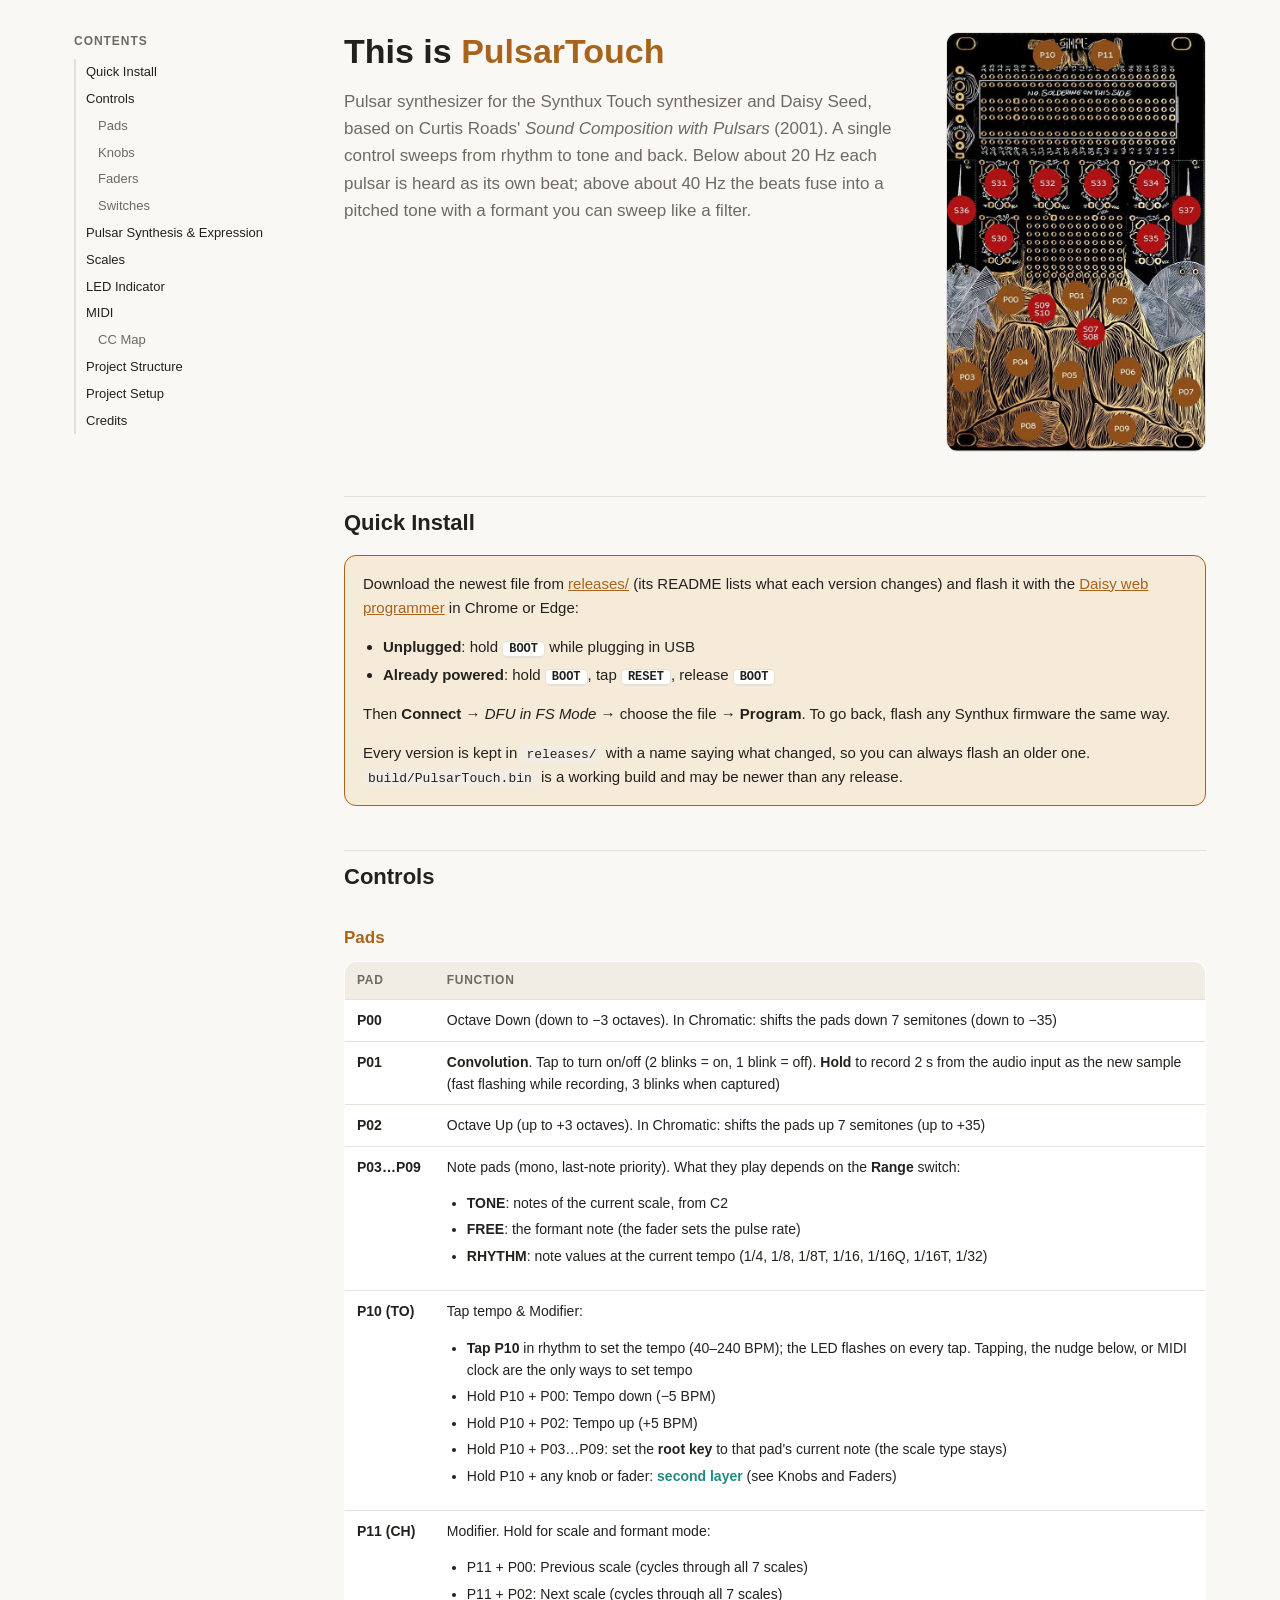
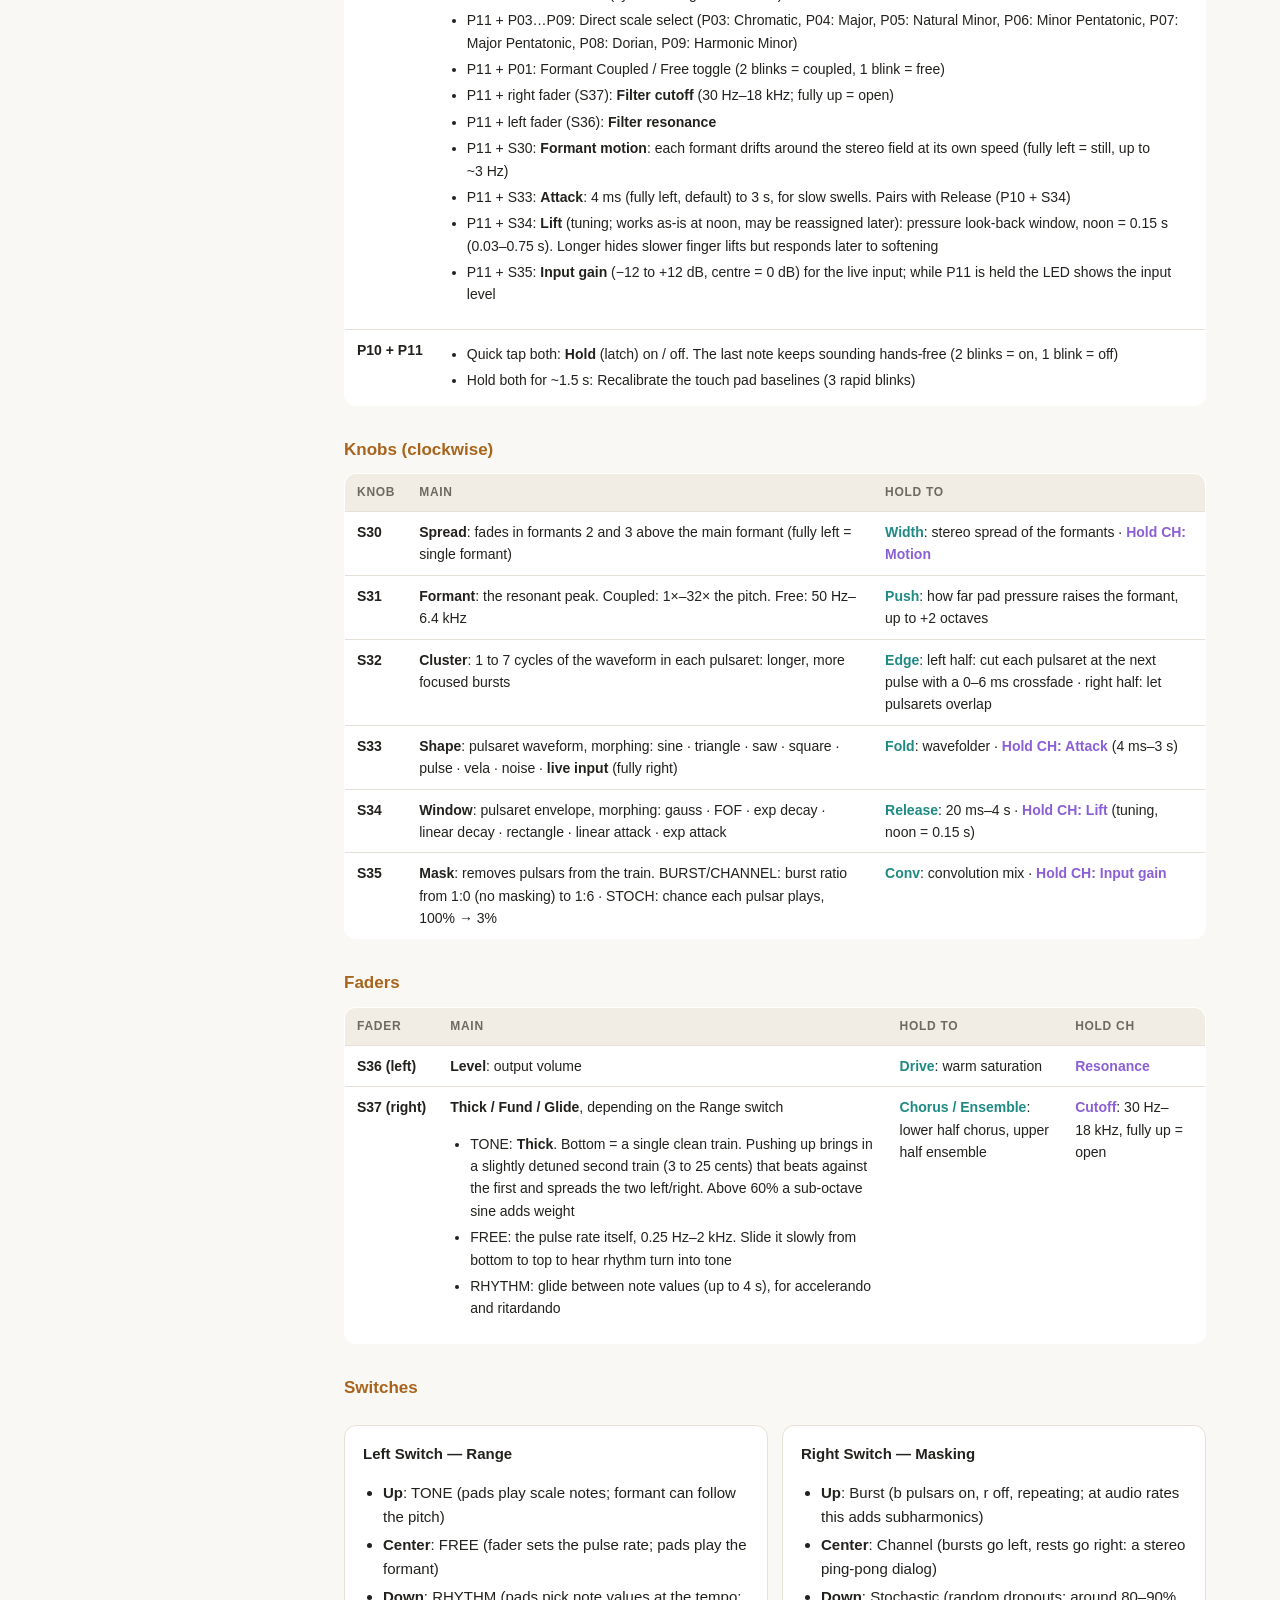
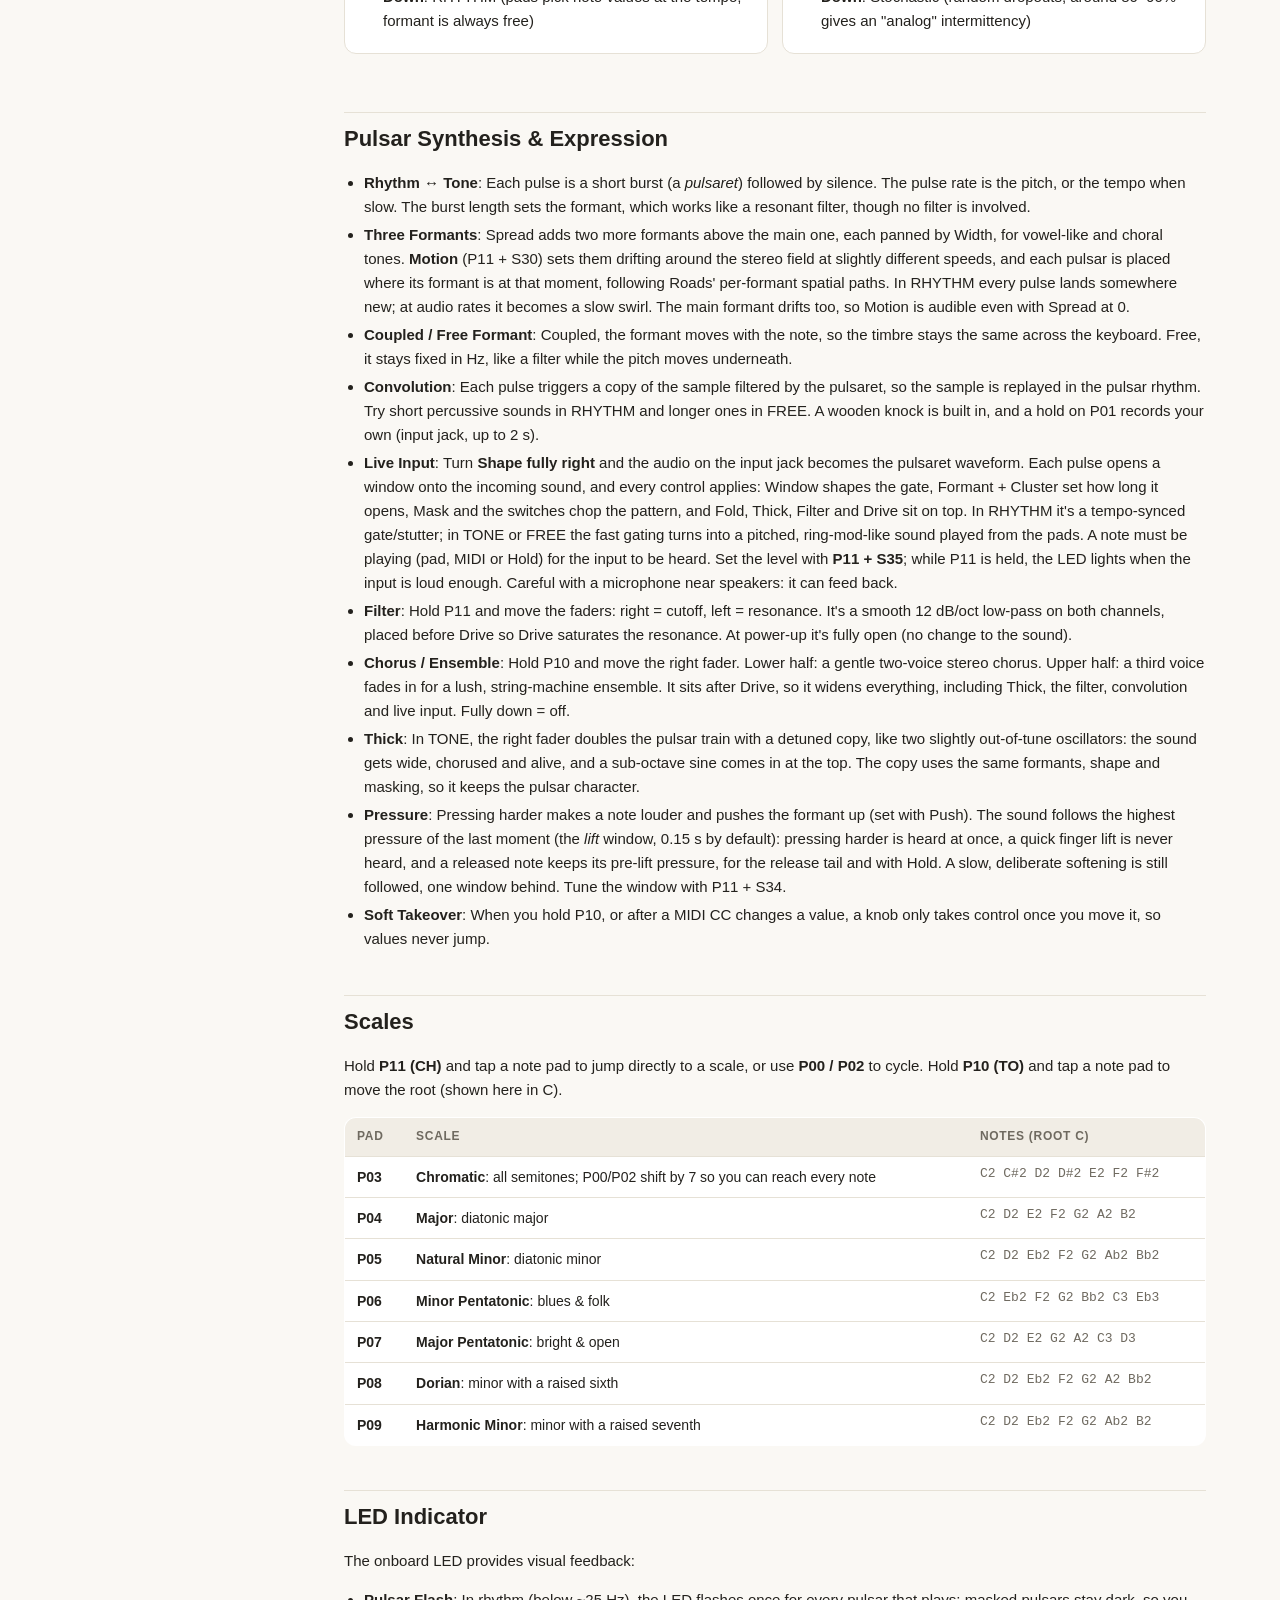
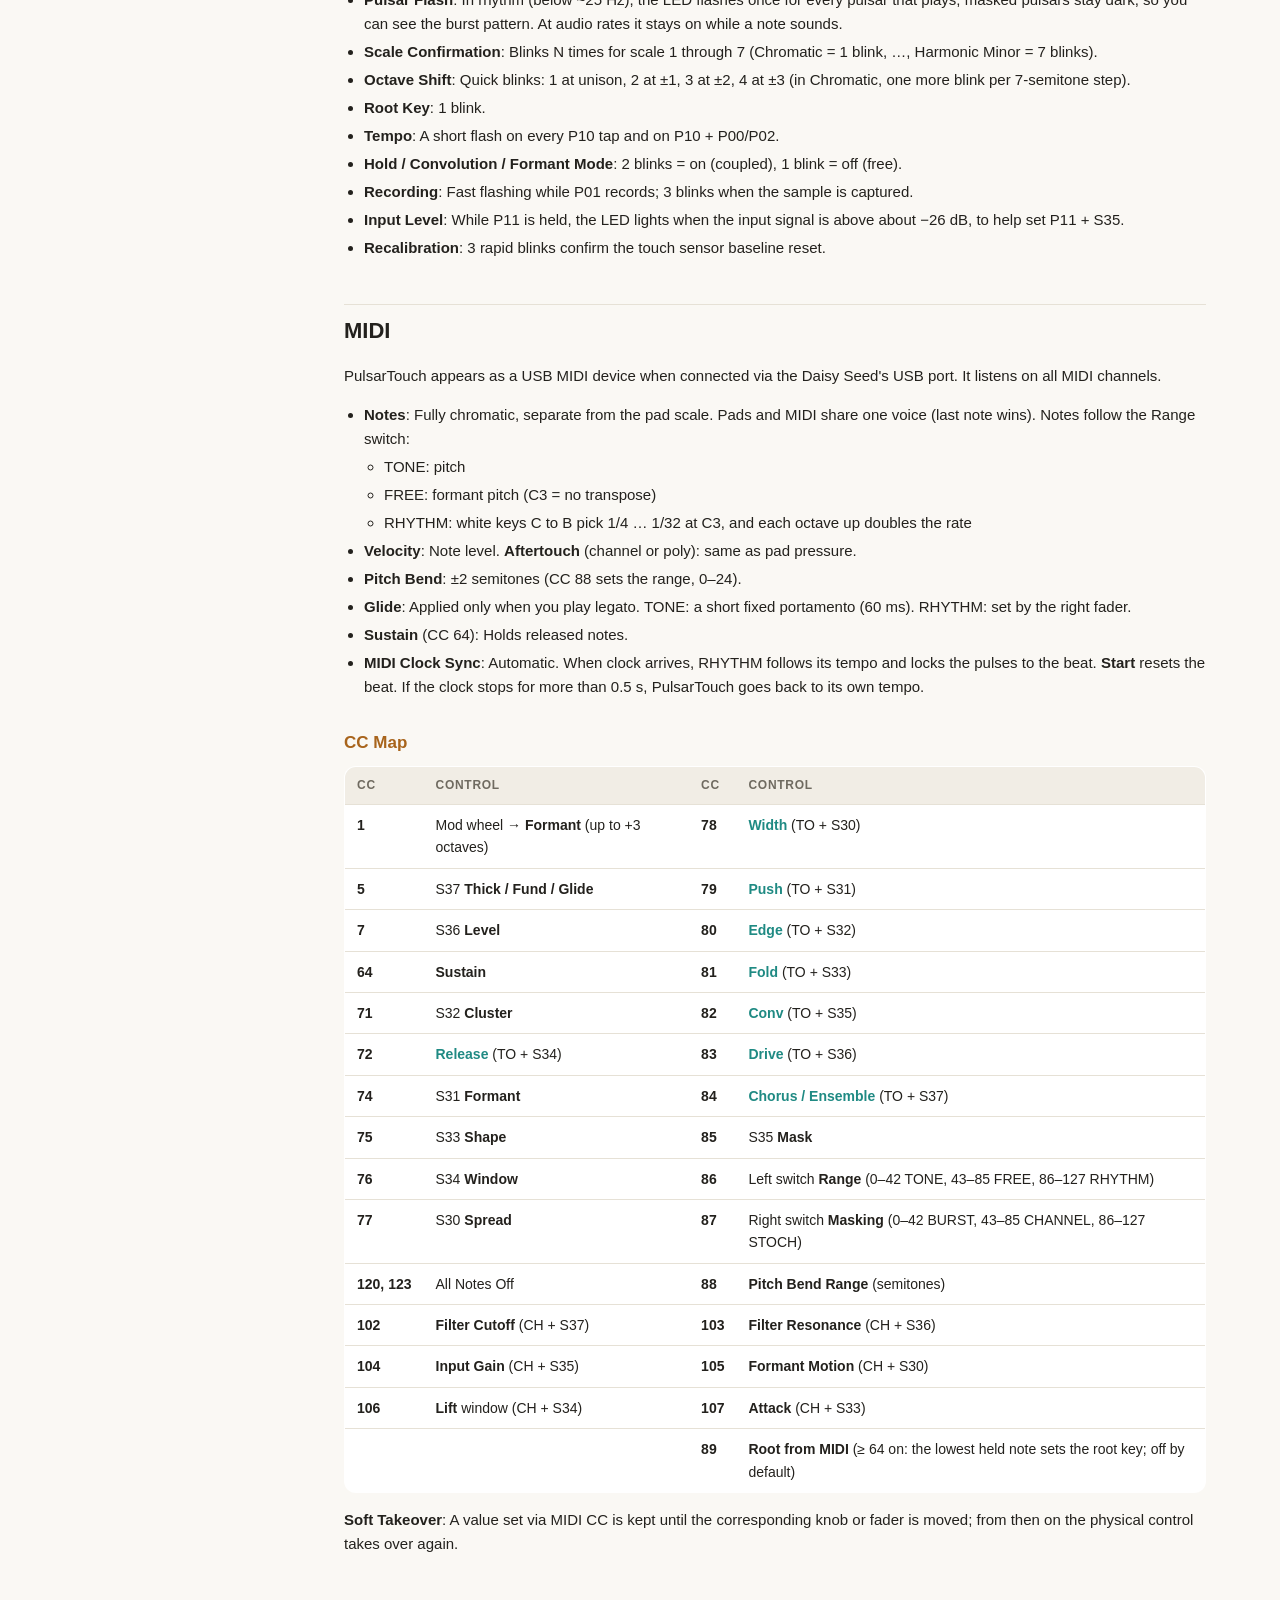
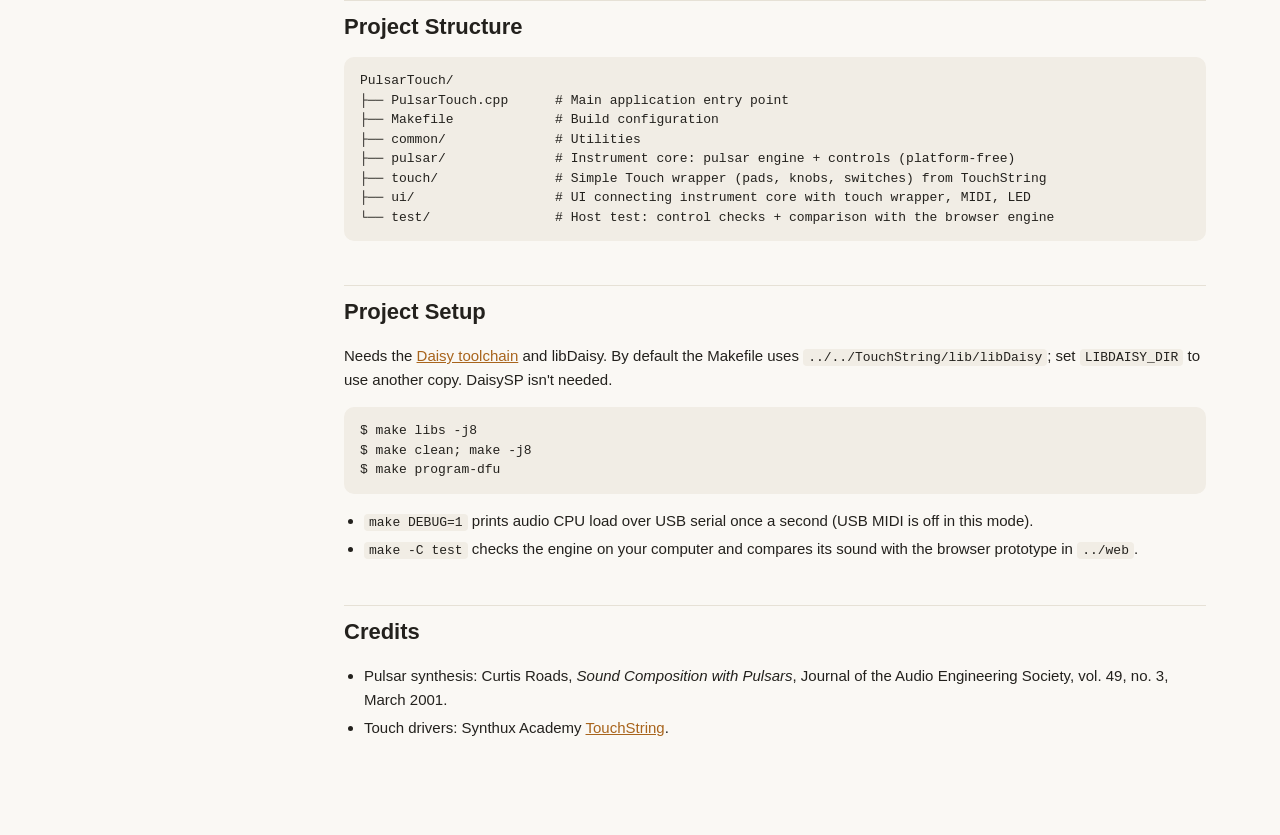
==== daisy/manual.html @ 7261f043 "Attack on P11 + S33: 4 ms (default) to 3 s, CC 107 (v9) Pairs with Release on P10 + S34. Legato note" ====
<!doctype html>
<html lang="en">
<head>
<meta charset="utf-8">
<meta name="viewport" content="width=device-width, initial-scale=1">
<title>PulsarTouch Manual</title>
<style>
  :root {
    --bg: #faf8f4; --panel: #ffffff; --text: #23211d; --muted: #6f6a60; --line: #e6e1d6;
    --accent: #a8641c; --accent-soft: #f6ead9; --alt: #1f8a83; --code: #f1ede5;
    color-scheme: light;
  }
  @media (prefers-color-scheme: dark) {
    :root {
      --bg: #111113; --panel: #18181b; --text: #ebe7df; --muted: #9a958b; --line: #2b2b30;
      --accent: #e0a456; --accent-soft: #2a2016; --alt: #5fd0c8; --code: #222226;
      color-scheme: dark;
    }
  }
  * { box-sizing: border-box; }
  html { scroll-behavior: smooth; }
  body { margin: 0; background: var(--bg); color: var(--text);
    font: 15px/1.6 -apple-system, BlinkMacSystemFont, "Inter", "Segoe UI", sans-serif; }
  .wrap { display: grid; grid-template-columns: 230px minmax(0, 1fr); gap: 40px; max-width: 1180px; margin: 0 auto; padding: 32px 24px 80px; }
  nav { position: sticky; top: 24px; align-self: start; font-size: 13px; }
  nav b { display: block; font-size: 12px; text-transform: uppercase; letter-spacing: .08em; color: var(--muted); margin-bottom: 8px; }
  nav a { display: block; color: var(--text); text-decoration: none; padding: 3px 0 3px 10px; border-left: 2px solid var(--line); }
  nav a.sub { padding-left: 22px; color: var(--muted); }
  nav a:hover { border-left-color: var(--accent); color: var(--accent); }
  main { min-width: 0; }
  h1 { font-size: 34px; line-height: 1.15; margin: 0 0 10px; }
  h1 span { color: var(--accent); }
  h2 { font-size: 22px; margin: 44px 0 12px; padding-top: 8px; border-top: 1px solid var(--line); }
  h3 { font-size: 17px; margin: 30px 0 10px; color: var(--accent); }
  p.lead { font-size: 17px; color: var(--muted); max-width: 70ch; }
  a { color: var(--accent); }
  code { font: 13px ui-monospace, "SF Mono", Menlo, monospace; background: var(--code); padding: 1px 5px; border-radius: 4px; }
  pre { background: var(--code); padding: 14px 16px; border-radius: 10px; overflow-x: auto; font: 13px/1.5 ui-monospace, Menlo, monospace; }
  pre code { background: none; padding: 0; }
  .hero { display: grid; grid-template-columns: minmax(0, 1fr) 260px; gap: 28px; align-items: start; }
  .hero img { width: 100%; border-radius: 12px; border: 1px solid var(--line); }
  .card { background: var(--panel); border: 1px solid var(--line); border-radius: 12px; padding: 16px 18px; margin: 14px 0; }
  .card.install { border-color: var(--accent); background: var(--accent-soft); }
  table { width: 100%; border-collapse: collapse; background: var(--panel); border: 1px solid var(--line); border-radius: 12px; overflow: hidden; font-size: 14px; }
  th, td { text-align: left; padding: 9px 12px; border-bottom: 1px solid var(--line); vertical-align: top; }
  th { font-size: 12px; text-transform: uppercase; letter-spacing: .06em; color: var(--muted); background: var(--code); }
  tr:last-child td { border-bottom: none; }
  td.id { white-space: nowrap; font-weight: 600; }
  td .to { color: var(--alt); font-weight: 600; }
  ul { padding-left: 20px; }
  li { margin: 4px 0; }
  li ul { margin: 4px 0; }
  .kbd { display: inline-block; font: 600 12px ui-monospace, Menlo, monospace; border: 1px solid var(--line); border-bottom-width: 2px; border-radius: 5px; padding: 0 6px; background: var(--panel); }
  .notes { font: 13px ui-monospace, Menlo, monospace; color: var(--muted); }
  .two { display: grid; grid-template-columns: 1fr 1fr; gap: 14px; }
  @media (max-width: 860px) {
    .wrap { grid-template-columns: 1fr; gap: 12px; padding: 20px 16px 60px; }
    nav { position: static; display: none; }
    .hero, .two { grid-template-columns: 1fr; }
    .hero img { max-width: 280px; }
  }
  @media print {
    nav { display: none; } .wrap { grid-template-columns: 1fr; }
    h2 { break-before: auto; } table, .card { break-inside: avoid; }
  }
</style>
</head>
<body>
<div class="wrap">
<nav>
  <b>Contents</b>
  <a href="#install">Quick Install</a>
  <a href="#controls">Controls</a>
  <a class="sub" href="#pads">Pads</a>
  <a class="sub" href="#knobs">Knobs</a>
  <a class="sub" href="#faders">Faders</a>
  <a class="sub" href="#switches">Switches</a>
  <a href="#expression">Pulsar Synthesis &amp; Expression</a>
  <a href="#scales">Scales</a>
  <a href="#led">LED Indicator</a>
  <a href="#midi">MIDI</a>
  <a class="sub" href="#cc">CC Map</a>
  <a href="#structure">Project Structure</a>
  <a href="#setup">Project Setup</a>
  <a href="#credits">Credits</a>
</nav>

<main>
<div class="hero">
  <div>
    <h1>This is <span>PulsarTouch</span></h1>
    <p class="lead">Pulsar synthesizer for the Synthux Touch synthesizer and Daisy Seed, based on Curtis Roads' <i>Sound Composition with Pulsars</i> (2001). A single control sweeps from rhythm to tone and back. Below about 20&nbsp;Hz each pulsar is heard as its own beat; above about 40&nbsp;Hz the beats fuse into a pitched tone with a formant you can sweep like a filter.</p>
  </div>
  <img src="[data-uri]" alt="Synthux Simple Touch board with pad, knob, fader and switch labels">
</div>

<h2 id="install">Quick Install</h2>
<div class="card install">
  <p style="margin-top:0">Download the newest file from <a href="releases/">releases/</a> (its README lists what each version changes) and flash it with the <a href="https://flash.daisy.audio/">Daisy web programmer</a> in Chrome or Edge:</p>
  <ul>
    <li><b>Unplugged</b>: hold <span class="kbd">BOOT</span> while plugging in USB</li>
    <li><b>Already powered</b>: hold <span class="kbd">BOOT</span>, tap <span class="kbd">RESET</span>, release <span class="kbd">BOOT</span></li>
  </ul>
  <p style="margin-bottom:0">Then <b>Connect</b> → <i>DFU in FS Mode</i> → choose the file → <b>Program</b>. To go back, flash any Synthux firmware the same way.</p>
  <p style="margin-bottom:0">Every version is kept in <code>releases/</code> with a name saying what changed, so you can always flash an older one. <code>build/PulsarTouch.bin</code> is a working build and may be newer than any release.</p>
</div>

<h2 id="controls">Controls</h2>

<h3 id="pads">Pads</h3>
<table>
  <tr><th>Pad</th><th>Function</th></tr>
  <tr><td class="id">P00</td><td>Octave Down (down to −3 octaves). In Chromatic: shifts the pads down 7 semitones (down to −35)</td></tr>
  <tr><td class="id">P01</td><td><b>Convolution</b>. Tap to turn on/off (2 blinks = on, 1 blink = off). <b>Hold</b> to record 2&nbsp;s from the audio input as the new sample (fast flashing while recording, 3 blinks when captured)</td></tr>
  <tr><td class="id">P02</td><td>Octave Up (up to +3 octaves). In Chromatic: shifts the pads up 7 semitones (up to +35)</td></tr>
  <tr><td class="id">P03…P09</td><td>Note pads (mono, last-note priority). What they play depends on the <b>Range</b> switch:
    <ul>
      <li><b>TONE</b>: notes of the current scale, from C2</li>
      <li><b>FREE</b>: the formant note (the fader sets the pulse rate)</li>
      <li><b>RHYTHM</b>: note values at the current tempo (1/4, 1/8, 1/8T, 1/16, 1/16Q, 1/16T, 1/32)</li>
    </ul></td></tr>
  <tr><td class="id">P10 (TO)</td><td>Tap tempo &amp; Modifier:
    <ul>
      <li><b>Tap P10</b> in rhythm to set the tempo (40–240 BPM); the LED flashes on every tap. Tapping, the nudge below, or MIDI clock are the only ways to set tempo</li>
      <li>Hold P10 + P00: Tempo down (−5 BPM)</li>
      <li>Hold P10 + P02: Tempo up (+5 BPM)</li>
      <li>Hold P10 + P03…P09: set the <b>root key</b> to that pad's current note (the scale type stays)</li>
      <li>Hold P10 + any knob or fader: <span class="to" style="color:var(--alt);font-weight:600">second layer</span> (see Knobs and Faders)</li>
    </ul></td></tr>
  <tr><td class="id">P11 (CH)</td><td>Modifier. Hold for scale and formant mode:
    <ul>
      <li>P11 + P00: Previous scale (cycles through all 7 scales)</li>
      <li>P11 + P02: Next scale (cycles through all 7 scales)</li>
      <li>P11 + P03…P09: Direct scale select (P03: Chromatic, P04: Major, P05: Natural Minor, P06: Minor Pentatonic, P07: Major Pentatonic, P08: Dorian, P09: Harmonic Minor)</li>
      <li>P11 + P01: Formant Coupled / Free toggle (2 blinks = coupled, 1 blink = free)</li>
      <li>P11 + right fader (S37): <b>Filter cutoff</b> (30&nbsp;Hz–18&nbsp;kHz; fully up = open)</li>
      <li>P11 + left fader (S36): <b>Filter resonance</b></li>
      <li>P11 + S30: <b>Formant motion</b>: each formant drifts around the stereo field at its own speed (fully left = still, up to ~3&nbsp;Hz)</li>
      <li>P11 + S33: <b>Attack</b>: 4&nbsp;ms (fully left, default) to 3&nbsp;s, for slow swells. Pairs with Release (P10 + S34)</li>
      <li>P11 + S34: <b>Lift</b> (tuning; works as-is at noon, may be reassigned later): pressure look-back window, noon = 0.15&nbsp;s (0.03–0.75&nbsp;s). Longer hides slower finger lifts but responds later to softening</li>
      <li>P11 + S35: <b>Input gain</b> (−12 to +12&nbsp;dB, centre = 0&nbsp;dB) for the live input; while P11 is held the LED shows the input level</li>
    </ul></td></tr>
  <tr><td class="id">P10 + P11</td><td>
    <ul style="margin:0">
      <li>Quick tap both: <b>Hold</b> (latch) on / off. The last note keeps sounding hands-free (2 blinks = on, 1 blink = off)</li>
      <li>Hold both for ~1.5&nbsp;s: Recalibrate the touch pad baselines (3 rapid blinks)</li>
    </ul></td></tr>
</table>

<h3 id="knobs">Knobs (clockwise)</h3>
<table>
  <tr><th>Knob</th><th>Main</th><th>Hold TO</th></tr>
  <tr><td class="id">S30</td><td><b>Spread</b>: fades in formants 2 and 3 above the main formant (fully left = single formant)</td><td><span class="to">Width</span>: stereo spread of the formants · <b style="color:#8b5fd6">Hold CH: Motion</b></td></tr>
  <tr><td class="id">S31</td><td><b>Formant</b>: the resonant peak. Coupled: 1×–32× the pitch. Free: 50&nbsp;Hz–6.4&nbsp;kHz</td><td><span class="to">Push</span>: how far pad pressure raises the formant, up to +2 octaves</td></tr>
  <tr><td class="id">S32</td><td><b>Cluster</b>: 1 to 7 cycles of the waveform in each pulsaret: longer, more focused bursts</td><td><span class="to">Edge</span>: left half: cut each pulsaret at the next pulse with a 0–6&nbsp;ms crossfade · right half: let pulsarets overlap</td></tr>
  <tr><td class="id">S33</td><td><b>Shape</b>: pulsaret waveform, morphing: sine · triangle · saw · square · pulse · vela · noise · <b>live input</b> (fully right)</td><td><span class="to">Fold</span>: wavefolder · <b style="color:#8b5fd6">Hold CH: Attack</b> (4&nbsp;ms–3&nbsp;s)</td></tr>
  <tr><td class="id">S34</td><td><b>Window</b>: pulsaret envelope, morphing: gauss · FOF · exp decay · linear decay · rectangle · linear attack · exp attack</td><td><span class="to">Release</span>: 20&nbsp;ms–4&nbsp;s · <b style="color:#8b5fd6">Hold CH: Lift</b> (tuning, noon = 0.15&nbsp;s)</td></tr>
  <tr><td class="id">S35</td><td><b>Mask</b>: removes pulsars from the train. BURST/CHANNEL: burst ratio from 1:0 (no masking) to 1:6 · STOCH: chance each pulsar plays, 100% → 3%</td><td><span class="to">Conv</span>: convolution mix · <b style="color:#8b5fd6">Hold CH: Input gain</b></td></tr>
</table>

<h3 id="faders">Faders</h3>
<table>
  <tr><th>Fader</th><th>Main</th><th>Hold TO</th><th>Hold CH</th></tr>
  <tr><td class="id">S36 (left)</td><td><b>Level</b>: output volume</td><td><span class="to">Drive</span>: warm saturation</td><td><b style="color:#8b5fd6">Resonance</b></td></tr>
  <tr><td class="id">S37 (right)</td><td><b>Thick / Fund / Glide</b>, depending on the Range switch
    <ul>
      <li>TONE: <b>Thick</b>. Bottom = a single clean train. Pushing up brings in a slightly detuned second train (3 to 25 cents) that beats against the first and spreads the two left/right. Above 60% a sub-octave sine adds weight</li>
      <li>FREE: the pulse rate itself, 0.25&nbsp;Hz–2&nbsp;kHz. Slide it slowly from bottom to top to hear rhythm turn into tone</li>
      <li>RHYTHM: glide between note values (up to 4&nbsp;s), for accelerando and ritardando</li>
    </ul></td><td><span class="to">Chorus / Ensemble</span>: lower half chorus, upper half ensemble</td><td><b style="color:#8b5fd6">Cutoff</b>: 30&nbsp;Hz–18&nbsp;kHz, fully up = open</td></tr>
</table>

<h3 id="switches">Switches</h3>
<div class="two">
  <div class="card">
    <b>Left Switch — Range</b>
    <ul style="margin-bottom:0">
      <li><b>Up</b>: TONE (pads play scale notes; formant can follow the pitch)</li>
      <li><b>Center</b>: FREE (fader sets the pulse rate; pads play the formant)</li>
      <li><b>Down</b>: RHYTHM (pads pick note values at the tempo; formant is always free)</li>
    </ul>
  </div>
  <div class="card">
    <b>Right Switch — Masking</b>
    <ul style="margin-bottom:0">
      <li><b>Up</b>: Burst (b pulsars on, r off, repeating; at audio rates this adds subharmonics)</li>
      <li><b>Center</b>: Channel (bursts go left, rests go right: a stereo ping-pong dialog)</li>
      <li><b>Down</b>: Stochastic (random dropouts; around 80–90% gives an "analog" intermittency)</li>
    </ul>
  </div>
</div>

<h2 id="expression">Pulsar Synthesis &amp; Expression</h2>
<ul>
  <li><b>Rhythm ↔ Tone</b>: Each pulse is a short burst (a <i>pulsaret</i>) followed by silence. The pulse rate is the pitch, or the tempo when slow. The burst length sets the formant, which works like a resonant filter, though no filter is involved.</li>
  <li><b>Three Formants</b>: Spread adds two more formants above the main one, each panned by Width, for vowel-like and choral tones. <b>Motion</b> (P11 + S30) sets them drifting around the stereo field at slightly different speeds, and each pulsar is placed where its formant is at that moment, following Roads' per-formant spatial paths. In RHYTHM every pulse lands somewhere new; at audio rates it becomes a slow swirl. The main formant drifts too, so Motion is audible even with Spread at 0.</li>
  <li><b>Coupled / Free Formant</b>: Coupled, the formant moves with the note, so the timbre stays the same across the keyboard. Free, it stays fixed in Hz, like a filter while the pitch moves underneath.</li>
  <li><b>Convolution</b>: Each pulse triggers a copy of the sample filtered by the pulsaret, so the sample is replayed in the pulsar rhythm. Try short percussive sounds in RHYTHM and longer ones in FREE. A wooden knock is built in, and a hold on P01 records your own (input jack, up to 2&nbsp;s).</li>
  <li><b>Live Input</b>: Turn <b>Shape fully right</b> and the audio on the input jack becomes the pulsaret waveform. Each pulse opens a window onto the incoming sound, and every control applies: Window shapes the gate, Formant + Cluster set how long it opens, Mask and the switches chop the pattern, and Fold, Thick, Filter and Drive sit on top. In RHYTHM it's a tempo-synced gate/stutter; in TONE or FREE the fast gating turns into a pitched, ring-mod-like sound played from the pads. A note must be playing (pad, MIDI or Hold) for the input to be heard. Set the level with <b>P11 + S35</b>; while P11 is held, the LED lights when the input is loud enough. Careful with a microphone near speakers: it can feed back.</li>
  <li><b>Filter</b>: Hold P11 and move the faders: right = cutoff, left = resonance. It's a smooth 12&nbsp;dB/oct low-pass on both channels, placed before Drive so Drive saturates the resonance. At power-up it's fully open (no change to the sound).</li>
  <li><b>Chorus / Ensemble</b>: Hold P10 and move the right fader. Lower half: a gentle two-voice stereo chorus. Upper half: a third voice fades in for a lush, string-machine ensemble. It sits after Drive, so it widens everything, including Thick, the filter, convolution and live input. Fully down = off.</li>
  <li><b>Thick</b>: In TONE, the right fader doubles the pulsar train with a detuned copy, like two slightly out-of-tune oscillators: the sound gets wide, chorused and alive, and a sub-octave sine comes in at the top. The copy uses the same formants, shape and masking, so it keeps the pulsar character.</li>
  <li><b>Pressure</b>: Pressing harder makes a note louder and pushes the formant up (set with Push). The sound follows the highest pressure of the last moment (the <i>lift</i> window, 0.15 s by default): pressing harder is heard at once, a quick finger lift is never heard, and a released note keeps its pre-lift pressure, for the release tail and with Hold. A slow, deliberate softening is still followed, one window behind. Tune the window with P11 + S34.</li>
  <li><b>Soft Takeover</b>: When you hold P10, or after a MIDI CC changes a value, a knob only takes control once you move it, so values never jump.</li>
</ul>

<h2 id="scales">Scales</h2>
<p>Hold <b>P11 (CH)</b> and tap a note pad to jump directly to a scale, or use <b>P00 / P02</b> to cycle. Hold <b>P10 (TO)</b> and tap a note pad to move the root (shown here in C).</p>
<table>
  <tr><th>Pad</th><th>Scale</th><th>Notes (root C)</th></tr>
  <tr><td class="id">P03</td><td><b>Chromatic</b>: all semitones; P00/P02 shift by 7 so you can reach every note</td><td class="notes">C2 C#2 D2 D#2 E2 F2 F#2</td></tr>
  <tr><td class="id">P04</td><td><b>Major</b>: diatonic major</td><td class="notes">C2 D2 E2 F2 G2 A2 B2</td></tr>
  <tr><td class="id">P05</td><td><b>Natural Minor</b>: diatonic minor</td><td class="notes">C2 D2 Eb2 F2 G2 Ab2 Bb2</td></tr>
  <tr><td class="id">P06</td><td><b>Minor Pentatonic</b>: blues &amp; folk</td><td class="notes">C2 Eb2 F2 G2 Bb2 C3 Eb3</td></tr>
  <tr><td class="id">P07</td><td><b>Major Pentatonic</b>: bright &amp; open</td><td class="notes">C2 D2 E2 G2 A2 C3 D3</td></tr>
  <tr><td class="id">P08</td><td><b>Dorian</b>: minor with a raised sixth</td><td class="notes">C2 D2 Eb2 F2 G2 A2 Bb2</td></tr>
  <tr><td class="id">P09</td><td><b>Harmonic Minor</b>: minor with a raised seventh</td><td class="notes">C2 D2 Eb2 F2 G2 Ab2 B2</td></tr>
</table>

<h2 id="led">LED Indicator</h2>
<p>The onboard LED provides visual feedback:</p>
<ul>
  <li><b>Pulsar Flash</b>: In rhythm (below ~25&nbsp;Hz), the LED flashes once for every pulsar that plays; masked pulsars stay dark, so you can see the burst pattern. At audio rates it stays on while a note sounds.</li>
  <li><b>Scale Confirmation</b>: Blinks N times for scale 1 through 7 (Chromatic = 1 blink, …, Harmonic Minor = 7 blinks).</li>
  <li><b>Octave Shift</b>: Quick blinks: 1 at unison, 2 at ±1, 3 at ±2, 4 at ±3 (in Chromatic, one more blink per 7-semitone step).</li>
  <li><b>Root Key</b>: 1 blink.</li>
  <li><b>Tempo</b>: A short flash on every P10 tap and on P10 + P00/P02.</li>
  <li><b>Hold / Convolution / Formant Mode</b>: 2 blinks = on (coupled), 1 blink = off (free).</li>
  <li><b>Recording</b>: Fast flashing while P01 records; 3 blinks when the sample is captured.</li>
  <li><b>Input Level</b>: While P11 is held, the LED lights when the input signal is above about −26&nbsp;dB, to help set P11 + S35.</li>
  <li><b>Recalibration</b>: 3 rapid blinks confirm the touch sensor baseline reset.</li>
</ul>

<h2 id="midi">MIDI</h2>
<p>PulsarTouch appears as a USB MIDI device when connected via the Daisy Seed's USB port. It listens on all MIDI channels.</p>
<ul>
  <li><b>Notes</b>: Fully chromatic, separate from the pad scale. Pads and MIDI share one voice (last note wins). Notes follow the Range switch:
    <ul>
      <li>TONE: pitch</li>
      <li>FREE: formant pitch (C3 = no transpose)</li>
      <li>RHYTHM: white keys C to B pick 1/4 … 1/32 at C3, and each octave up doubles the rate</li>
    </ul></li>
  <li><b>Velocity</b>: Note level. <b>Aftertouch</b> (channel or poly): same as pad pressure.</li>
  <li><b>Pitch Bend</b>: ±2 semitones (CC 88 sets the range, 0–24).</li>
  <li><b>Glide</b>: Applied only when you play legato. TONE: a short fixed portamento (60&nbsp;ms). RHYTHM: set by the right fader.</li>
  <li><b>Sustain</b> (CC 64): Holds released notes.</li>
  <li><b>MIDI Clock Sync</b>: Automatic. When clock arrives, RHYTHM follows its tempo and locks the pulses to the beat. <b>Start</b> resets the beat. If the clock stops for more than 0.5&nbsp;s, PulsarTouch goes back to its own tempo.</li>
</ul>

<h3 id="cc">CC Map</h3>
<table>
  <tr><th>CC</th><th>Control</th><th>CC</th><th>Control</th></tr>
  <tr><td class="id">1</td><td>Mod wheel → <b>Formant</b> (up to +3 octaves)</td><td class="id">78</td><td><span class="to">Width</span> (TO + S30)</td></tr>
  <tr><td class="id">5</td><td>S37 <b>Thick / Fund / Glide</b></td><td class="id">79</td><td><span class="to">Push</span> (TO + S31)</td></tr>
  <tr><td class="id">7</td><td>S36 <b>Level</b></td><td class="id">80</td><td><span class="to">Edge</span> (TO + S32)</td></tr>
  <tr><td class="id">64</td><td><b>Sustain</b></td><td class="id">81</td><td><span class="to">Fold</span> (TO + S33)</td></tr>
  <tr><td class="id">71</td><td>S32 <b>Cluster</b></td><td class="id">82</td><td><span class="to">Conv</span> (TO + S35)</td></tr>
  <tr><td class="id">72</td><td><span class="to">Release</span> (TO + S34)</td><td class="id">83</td><td><span class="to">Drive</span> (TO + S36)</td></tr>
  <tr><td class="id">74</td><td>S31 <b>Formant</b></td><td class="id">84</td><td><span class="to">Chorus / Ensemble</span> (TO + S37)</td></tr>
  <tr><td class="id">75</td><td>S33 <b>Shape</b></td><td class="id">85</td><td>S35 <b>Mask</b></td></tr>
  <tr><td class="id">76</td><td>S34 <b>Window</b></td><td class="id">86</td><td>Left switch <b>Range</b> (0–42 TONE, 43–85 FREE, 86–127 RHYTHM)</td></tr>
  <tr><td class="id">77</td><td>S30 <b>Spread</b></td><td class="id">87</td><td>Right switch <b>Masking</b> (0–42 BURST, 43–85 CHANNEL, 86–127 STOCH)</td></tr>
  <tr><td class="id">120, 123</td><td>All Notes Off</td><td class="id">88</td><td><b>Pitch Bend Range</b> (semitones)</td></tr>
  <tr><td class="id">102</td><td><b>Filter Cutoff</b> (CH + S37)</td><td class="id">103</td><td><b>Filter Resonance</b> (CH + S36)</td></tr>
  <tr><td class="id">104</td><td><b>Input Gain</b> (CH + S35)</td><td class="id">105</td><td><b>Formant Motion</b> (CH + S30)</td></tr>
  <tr><td class="id">106</td><td><b>Lift</b> window (CH + S34)</td><td class="id">107</td><td><b>Attack</b> (CH + S33)</td></tr>
  <tr><td></td><td></td><td class="id">89</td><td><b>Root from MIDI</b> (≥ 64 on: the lowest held note sets the root key; off by default)</td></tr>
</table>
<p><b>Soft Takeover</b>: A value set via MIDI CC is kept until the corresponding knob or fader is moved; from then on the physical control takes over again.</p>

<h2 id="structure">Project Structure</h2>
<pre><code>PulsarTouch/
├── PulsarTouch.cpp      # Main application entry point
├── Makefile             # Build configuration
├── common/              # Utilities
├── pulsar/              # Instrument core: pulsar engine + controls (platform-free)
├── touch/               # Simple Touch wrapper (pads, knobs, switches) from TouchString
├── ui/                  # UI connecting instrument core with touch wrapper, MIDI, LED
└── test/                # Host test: control checks + comparison with the browser engine</code></pre>

<h2 id="setup">Project Setup</h2>
<p>Needs the <a href="https://daisy.audio/tutorials/cpp-dev-env/">Daisy toolchain</a> and libDaisy. By default the Makefile uses <code>../../TouchString/lib/libDaisy</code>; set <code>LIBDAISY_DIR</code> to use another copy. DaisySP isn't needed.</p>
<pre><code>$ make libs -j8
$ make clean; make -j8
$ make program-dfu</code></pre>
<ul>
  <li><code>make DEBUG=1</code> prints audio CPU load over USB serial once a second (USB MIDI is off in this mode).</li>
  <li><code>make -C test</code> checks the engine on your computer and compares its sound with the browser prototype in <code>../web</code>.</li>
</ul>

<h2 id="credits">Credits</h2>
<ul>
  <li>Pulsar synthesis: Curtis Roads, <i>Sound Composition with Pulsars</i>, Journal of the Audio Engineering Society, vol. 49, no. 3, March 2001.</li>
  <li>Touch drivers: Synthux Academy <a href="https://github.com/Synthux-Academy/TouchString">TouchString</a>.</li>
</ul>
</main>
</div>
</body>
</html>
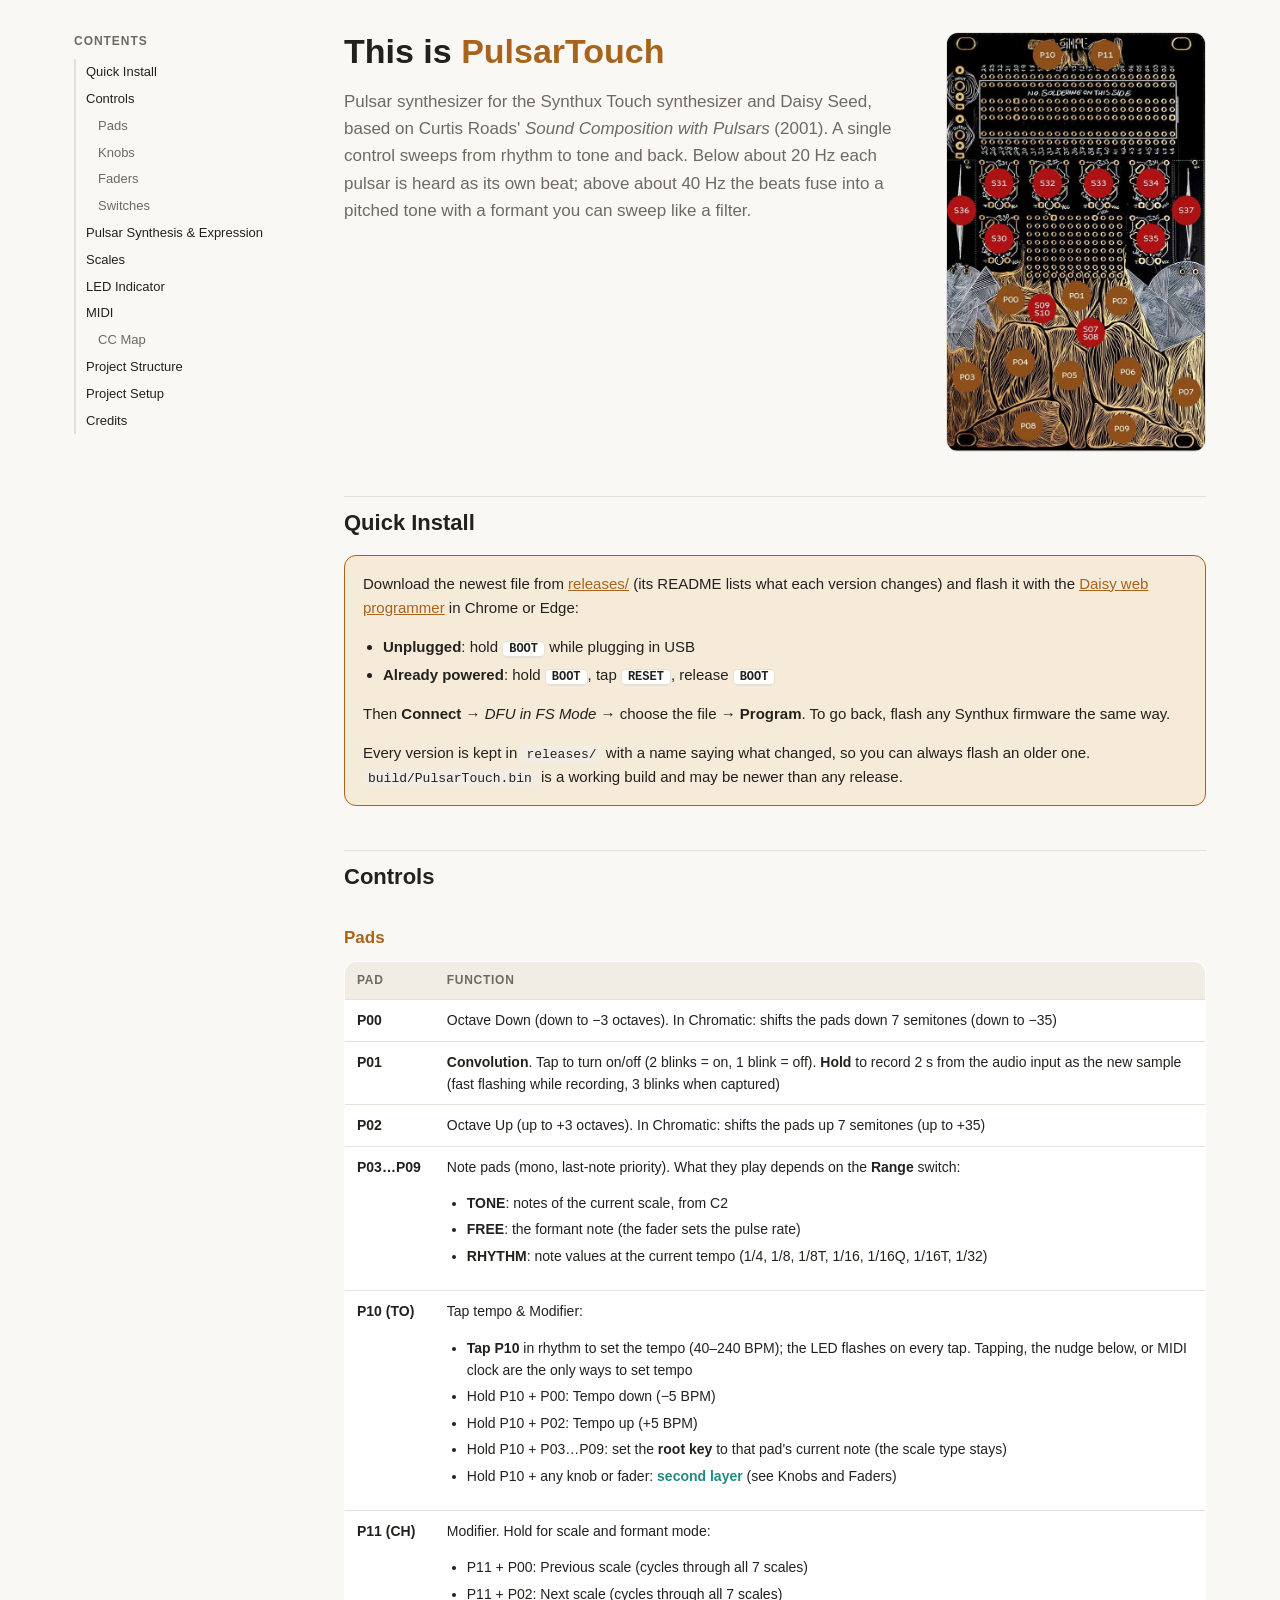
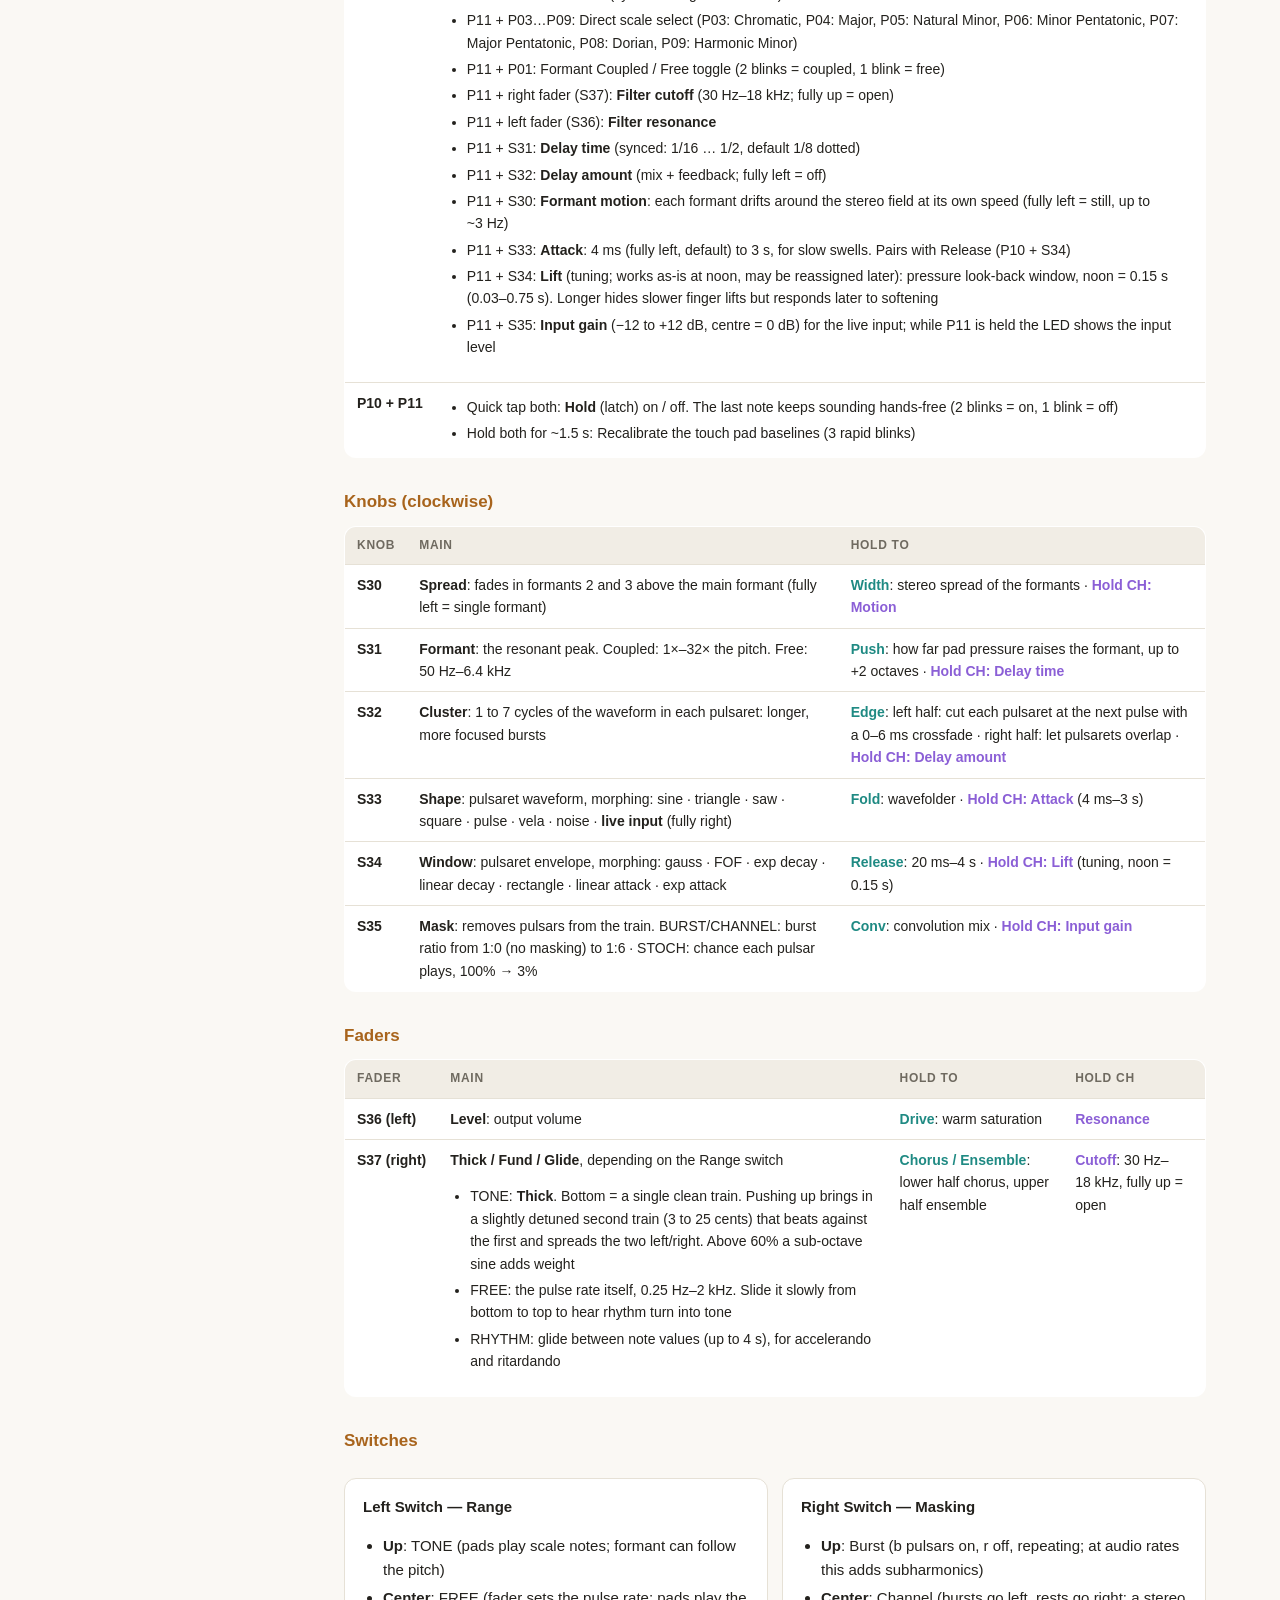
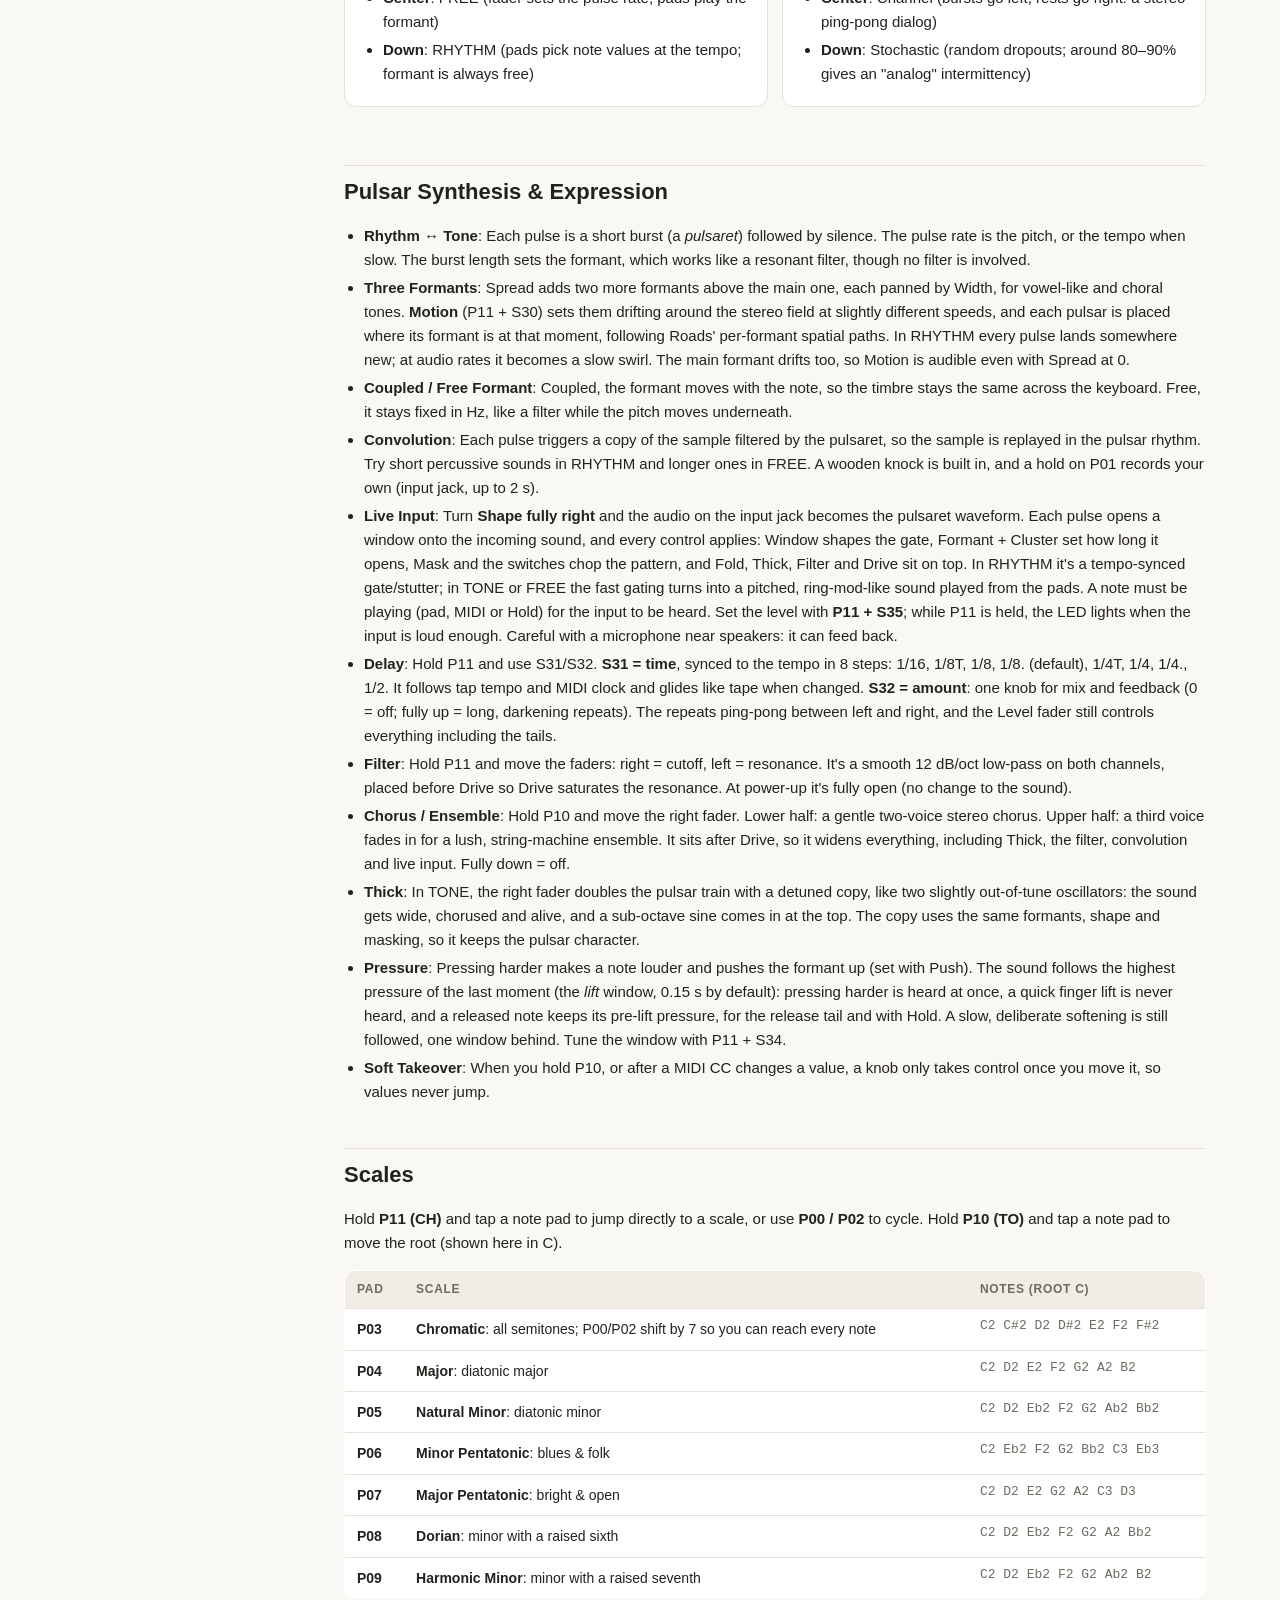
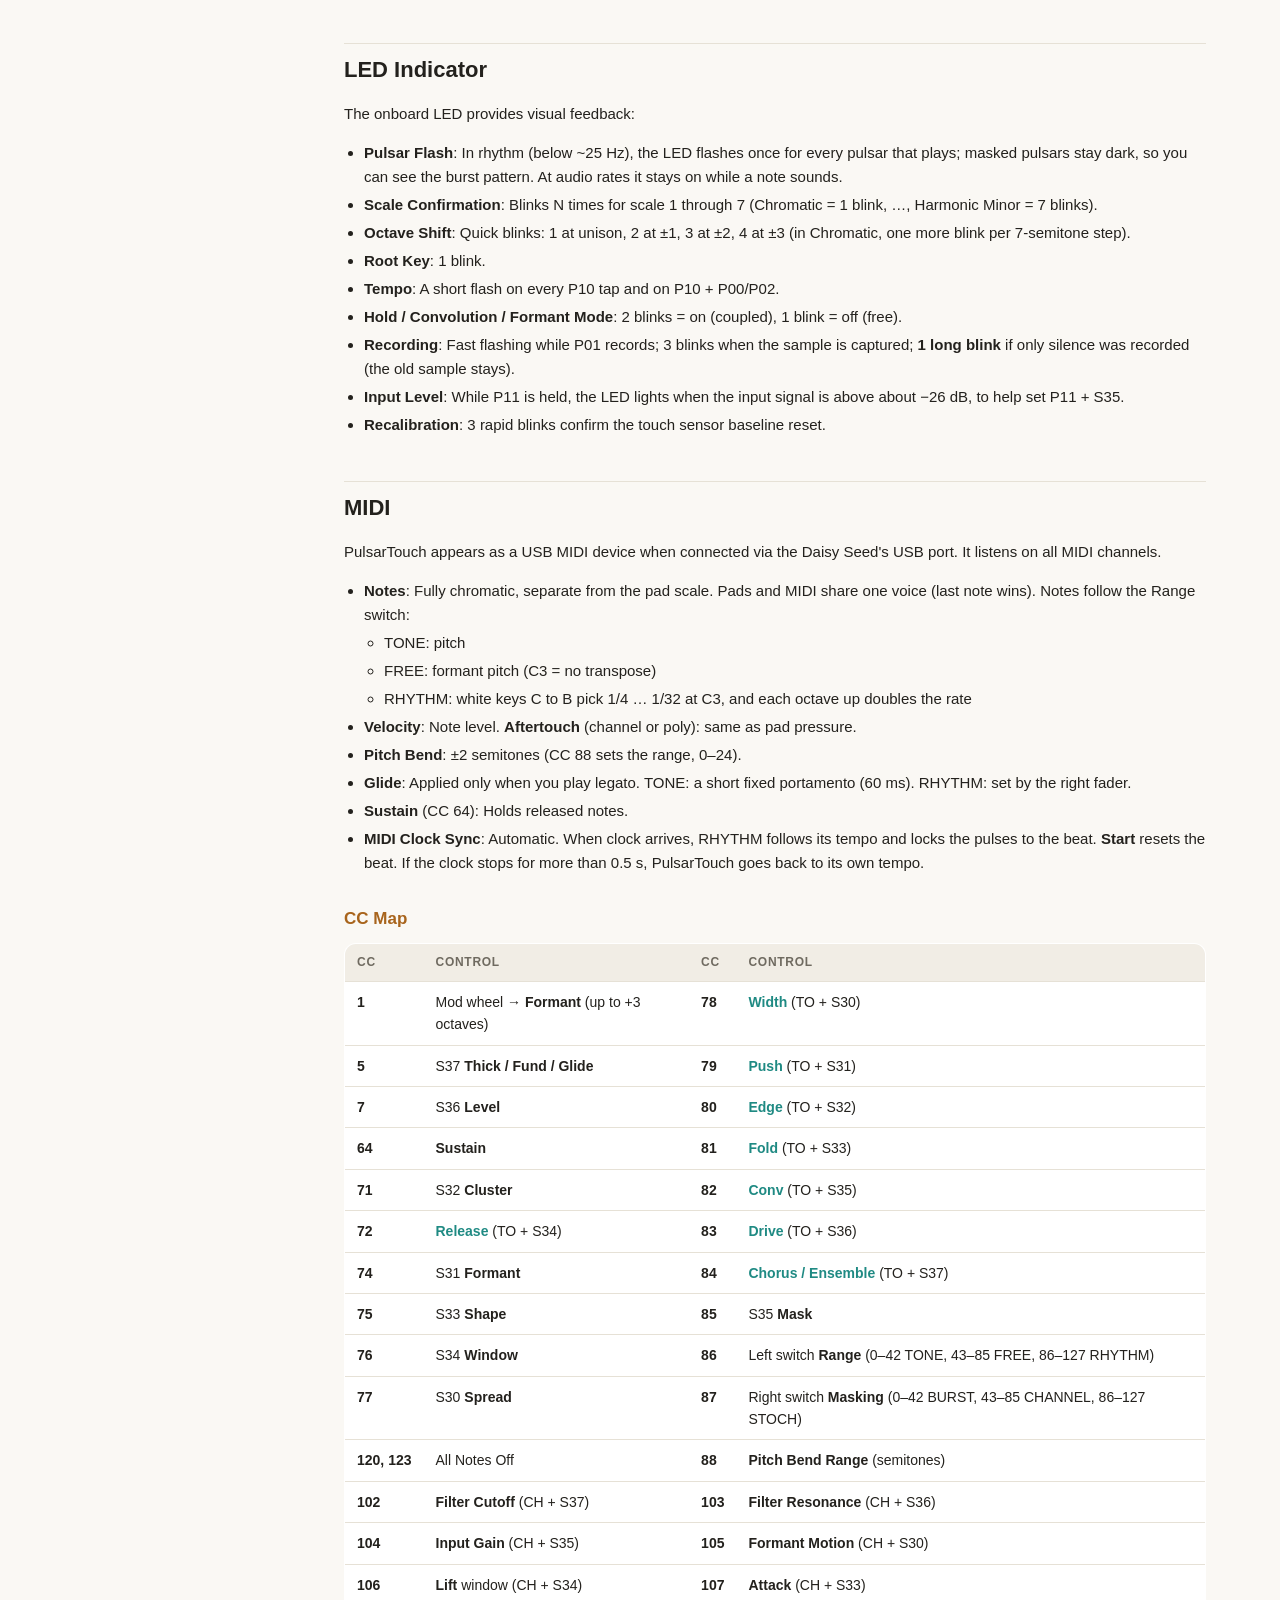
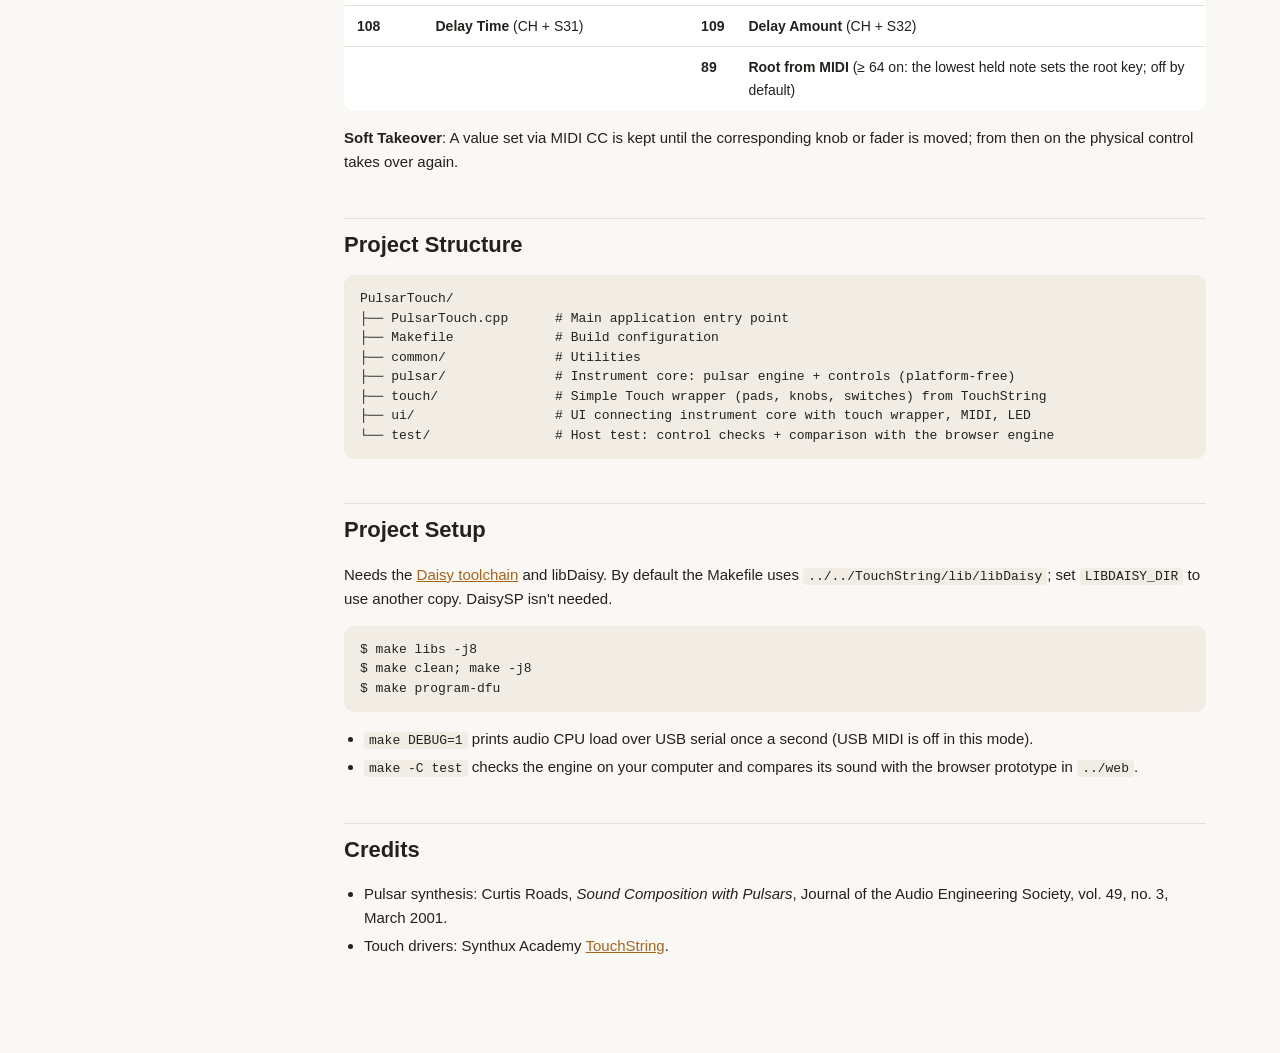
==== commit c8113080: "Ping-pong delay on P11 + S31/S32; silent-recording blink (v10) - Delay: input -> left line, lines cr" ====
--- a/daisy/manual.html
+++ b/daisy/manual.html
@@ -135,6 +135,8 @@
       <li>P11 + P01: Formant Coupled / Free toggle (2 blinks = coupled, 1 blink = free)</li>
       <li>P11 + right fader (S37): <b>Filter cutoff</b> (30&nbsp;Hz–18&nbsp;kHz; fully up = open)</li>
       <li>P11 + left fader (S36): <b>Filter resonance</b></li>
+      <li>P11 + S31: <b>Delay time</b> (synced: 1/16 … 1/2, default 1/8 dotted)</li>
+      <li>P11 + S32: <b>Delay amount</b> (mix + feedback; fully left = off)</li>
       <li>P11 + S30: <b>Formant motion</b>: each formant drifts around the stereo field at its own speed (fully left = still, up to ~3&nbsp;Hz)</li>
       <li>P11 + S33: <b>Attack</b>: 4&nbsp;ms (fully left, default) to 3&nbsp;s, for slow swells. Pairs with Release (P10 + S34)</li>
       <li>P11 + S34: <b>Lift</b> (tuning; works as-is at noon, may be reassigned later): pressure look-back window, noon = 0.15&nbsp;s (0.03–0.75&nbsp;s). Longer hides slower finger lifts but responds later to softening</li>
@@ -151,8 +153,8 @@
 <table>
   <tr><th>Knob</th><th>Main</th><th>Hold TO</th></tr>
   <tr><td class="id">S30</td><td><b>Spread</b>: fades in formants 2 and 3 above the main formant (fully left = single formant)</td><td><span class="to">Width</span>: stereo spread of the formants · <b style="color:#8b5fd6">Hold CH: Motion</b></td></tr>
-  <tr><td class="id">S31</td><td><b>Formant</b>: the resonant peak. Coupled: 1×–32× the pitch. Free: 50&nbsp;Hz–6.4&nbsp;kHz</td><td><span class="to">Push</span>: how far pad pressure raises the formant, up to +2 octaves</td></tr>
-  <tr><td class="id">S32</td><td><b>Cluster</b>: 1 to 7 cycles of the waveform in each pulsaret: longer, more focused bursts</td><td><span class="to">Edge</span>: left half: cut each pulsaret at the next pulse with a 0–6&nbsp;ms crossfade · right half: let pulsarets overlap</td></tr>
+  <tr><td class="id">S31</td><td><b>Formant</b>: the resonant peak. Coupled: 1×–32× the pitch. Free: 50&nbsp;Hz–6.4&nbsp;kHz</td><td><span class="to">Push</span>: how far pad pressure raises the formant, up to +2 octaves · <b style="color:#8b5fd6">Hold CH: Delay time</b></td></tr>
+  <tr><td class="id">S32</td><td><b>Cluster</b>: 1 to 7 cycles of the waveform in each pulsaret: longer, more focused bursts</td><td><span class="to">Edge</span>: left half: cut each pulsaret at the next pulse with a 0–6&nbsp;ms crossfade · right half: let pulsarets overlap · <b style="color:#8b5fd6">Hold CH: Delay amount</b></td></tr>
   <tr><td class="id">S33</td><td><b>Shape</b>: pulsaret waveform, morphing: sine · triangle · saw · square · pulse · vela · noise · <b>live input</b> (fully right)</td><td><span class="to">Fold</span>: wavefolder · <b style="color:#8b5fd6">Hold CH: Attack</b> (4&nbsp;ms–3&nbsp;s)</td></tr>
   <tr><td class="id">S34</td><td><b>Window</b>: pulsaret envelope, morphing: gauss · FOF · exp decay · linear decay · rectangle · linear attack · exp attack</td><td><span class="to">Release</span>: 20&nbsp;ms–4&nbsp;s · <b style="color:#8b5fd6">Hold CH: Lift</b> (tuning, noon = 0.15&nbsp;s)</td></tr>
   <tr><td class="id">S35</td><td><b>Mask</b>: removes pulsars from the train. BURST/CHANNEL: burst ratio from 1:0 (no masking) to 1:6 · STOCH: chance each pulsar plays, 100% → 3%</td><td><span class="to">Conv</span>: convolution mix · <b style="color:#8b5fd6">Hold CH: Input gain</b></td></tr>
@@ -197,6 +199,7 @@
   <li><b>Coupled / Free Formant</b>: Coupled, the formant moves with the note, so the timbre stays the same across the keyboard. Free, it stays fixed in Hz, like a filter while the pitch moves underneath.</li>
   <li><b>Convolution</b>: Each pulse triggers a copy of the sample filtered by the pulsaret, so the sample is replayed in the pulsar rhythm. Try short percussive sounds in RHYTHM and longer ones in FREE. A wooden knock is built in, and a hold on P01 records your own (input jack, up to 2&nbsp;s).</li>
   <li><b>Live Input</b>: Turn <b>Shape fully right</b> and the audio on the input jack becomes the pulsaret waveform. Each pulse opens a window onto the incoming sound, and every control applies: Window shapes the gate, Formant + Cluster set how long it opens, Mask and the switches chop the pattern, and Fold, Thick, Filter and Drive sit on top. In RHYTHM it's a tempo-synced gate/stutter; in TONE or FREE the fast gating turns into a pitched, ring-mod-like sound played from the pads. A note must be playing (pad, MIDI or Hold) for the input to be heard. Set the level with <b>P11 + S35</b>; while P11 is held, the LED lights when the input is loud enough. Careful with a microphone near speakers: it can feed back.</li>
+  <li><b>Delay</b>: Hold P11 and use S31/S32. <b>S31 = time</b>, synced to the tempo in 8 steps: 1/16, 1/8T, 1/8, 1/8. (default), 1/4T, 1/4, 1/4., 1/2. It follows tap tempo and MIDI clock and glides like tape when changed. <b>S32 = amount</b>: one knob for mix and feedback (0 = off; fully up = long, darkening repeats). The repeats ping-pong between left and right, and the Level fader still controls everything including the tails.</li>
   <li><b>Filter</b>: Hold P11 and move the faders: right = cutoff, left = resonance. It's a smooth 12&nbsp;dB/oct low-pass on both channels, placed before Drive so Drive saturates the resonance. At power-up it's fully open (no change to the sound).</li>
   <li><b>Chorus / Ensemble</b>: Hold P10 and move the right fader. Lower half: a gentle two-voice stereo chorus. Upper half: a third voice fades in for a lush, string-machine ensemble. It sits after Drive, so it widens everything, including Thick, the filter, convolution and live input. Fully down = off.</li>
   <li><b>Thick</b>: In TONE, the right fader doubles the pulsar train with a detuned copy, like two slightly out-of-tune oscillators: the sound gets wide, chorused and alive, and a sub-octave sine comes in at the top. The copy uses the same formants, shape and masking, so it keeps the pulsar character.</li>
@@ -226,7 +229,7 @@
   <li><b>Root Key</b>: 1 blink.</li>
   <li><b>Tempo</b>: A short flash on every P10 tap and on P10 + P00/P02.</li>
   <li><b>Hold / Convolution / Formant Mode</b>: 2 blinks = on (coupled), 1 blink = off (free).</li>
-  <li><b>Recording</b>: Fast flashing while P01 records; 3 blinks when the sample is captured.</li>
+  <li><b>Recording</b>: Fast flashing while P01 records; 3 blinks when the sample is captured; <b>1 long blink</b> if only silence was recorded (the old sample stays).</li>
   <li><b>Input Level</b>: While P11 is held, the LED lights when the input signal is above about −26&nbsp;dB, to help set P11 + S35.</li>
   <li><b>Recalibration</b>: 3 rapid blinks confirm the touch sensor baseline reset.</li>
 </ul>
@@ -264,6 +267,7 @@
   <tr><td class="id">102</td><td><b>Filter Cutoff</b> (CH + S37)</td><td class="id">103</td><td><b>Filter Resonance</b> (CH + S36)</td></tr>
   <tr><td class="id">104</td><td><b>Input Gain</b> (CH + S35)</td><td class="id">105</td><td><b>Formant Motion</b> (CH + S30)</td></tr>
   <tr><td class="id">106</td><td><b>Lift</b> window (CH + S34)</td><td class="id">107</td><td><b>Attack</b> (CH + S33)</td></tr>
+  <tr><td class="id">108</td><td><b>Delay Time</b> (CH + S31)</td><td class="id">109</td><td><b>Delay Amount</b> (CH + S32)</td></tr>
   <tr><td></td><td></td><td class="id">89</td><td><b>Root from MIDI</b> (≥ 64 on: the lowest held note sets the root key; off by default)</td></tr>
 </table>
 <p><b>Soft Takeover</b>: A value set via MIDI CC is kept until the corresponding knob or fader is moved; from then on the physical control takes over again.</p>
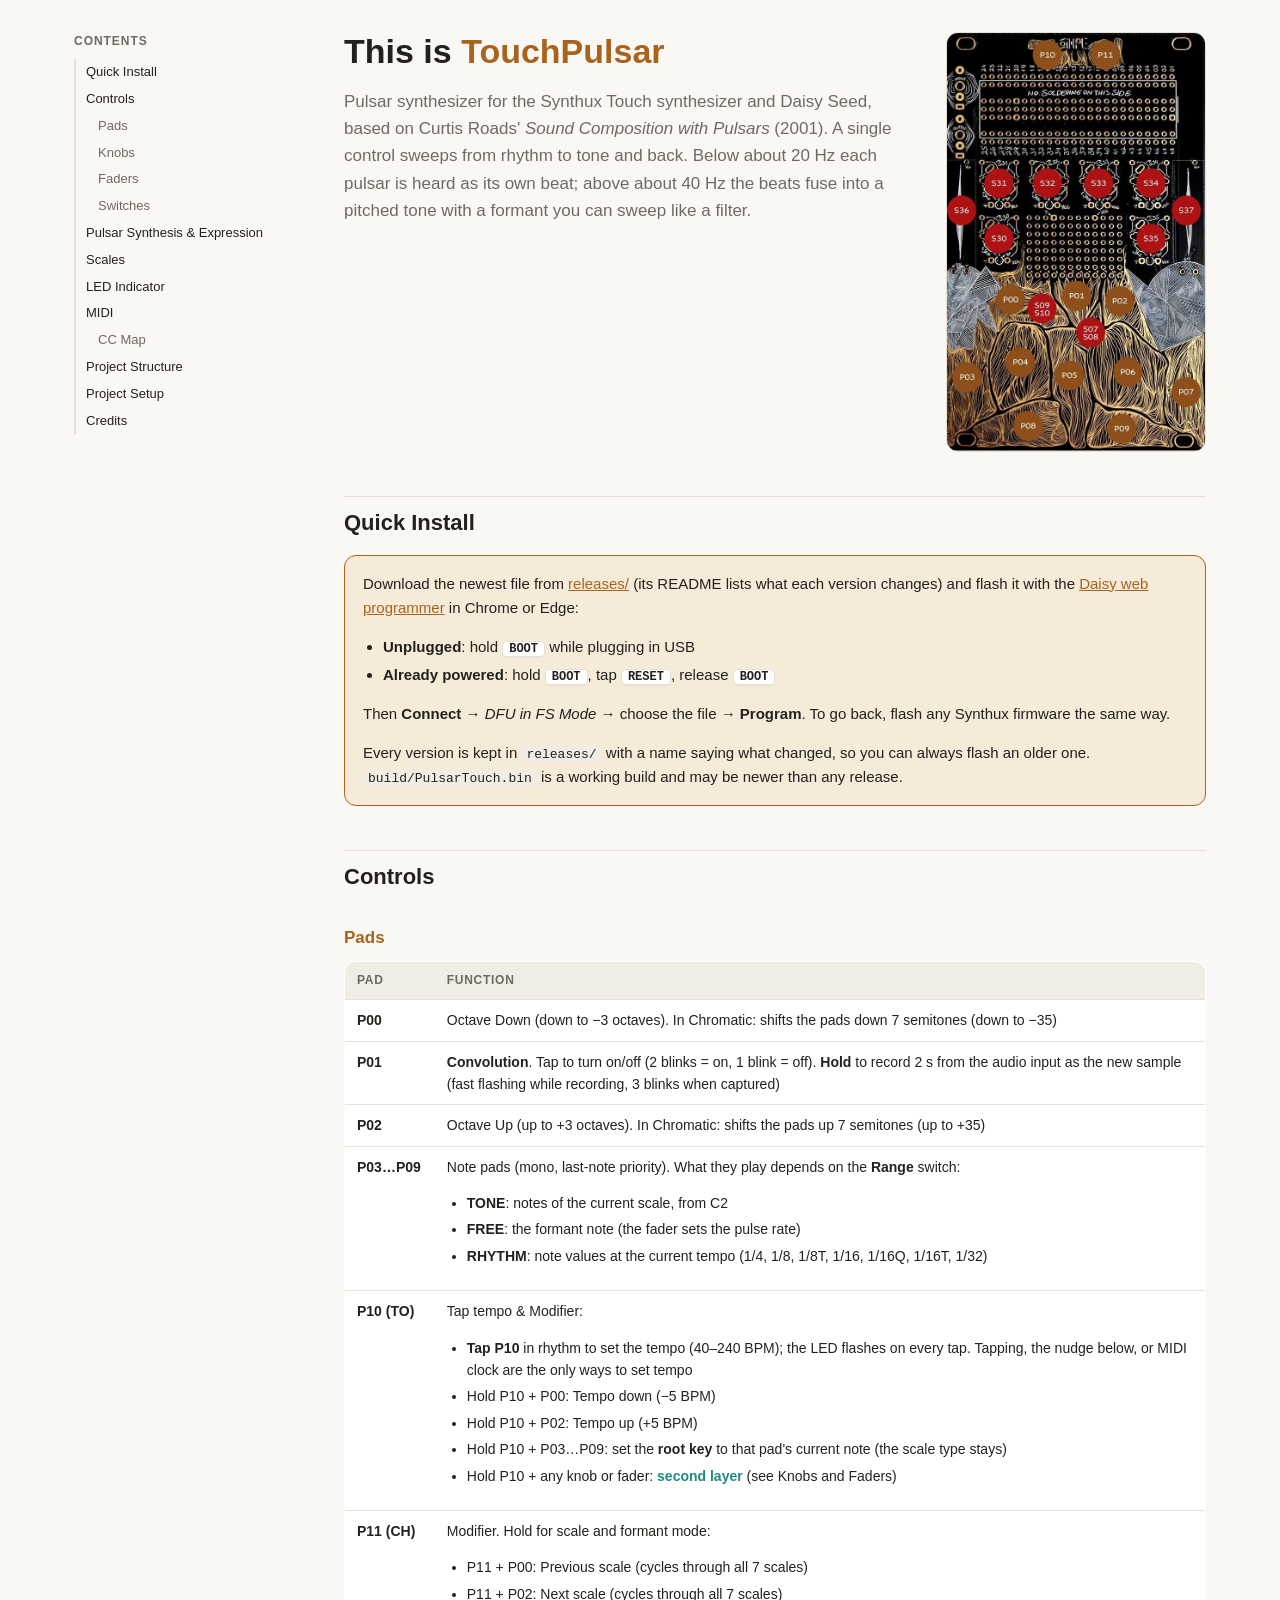
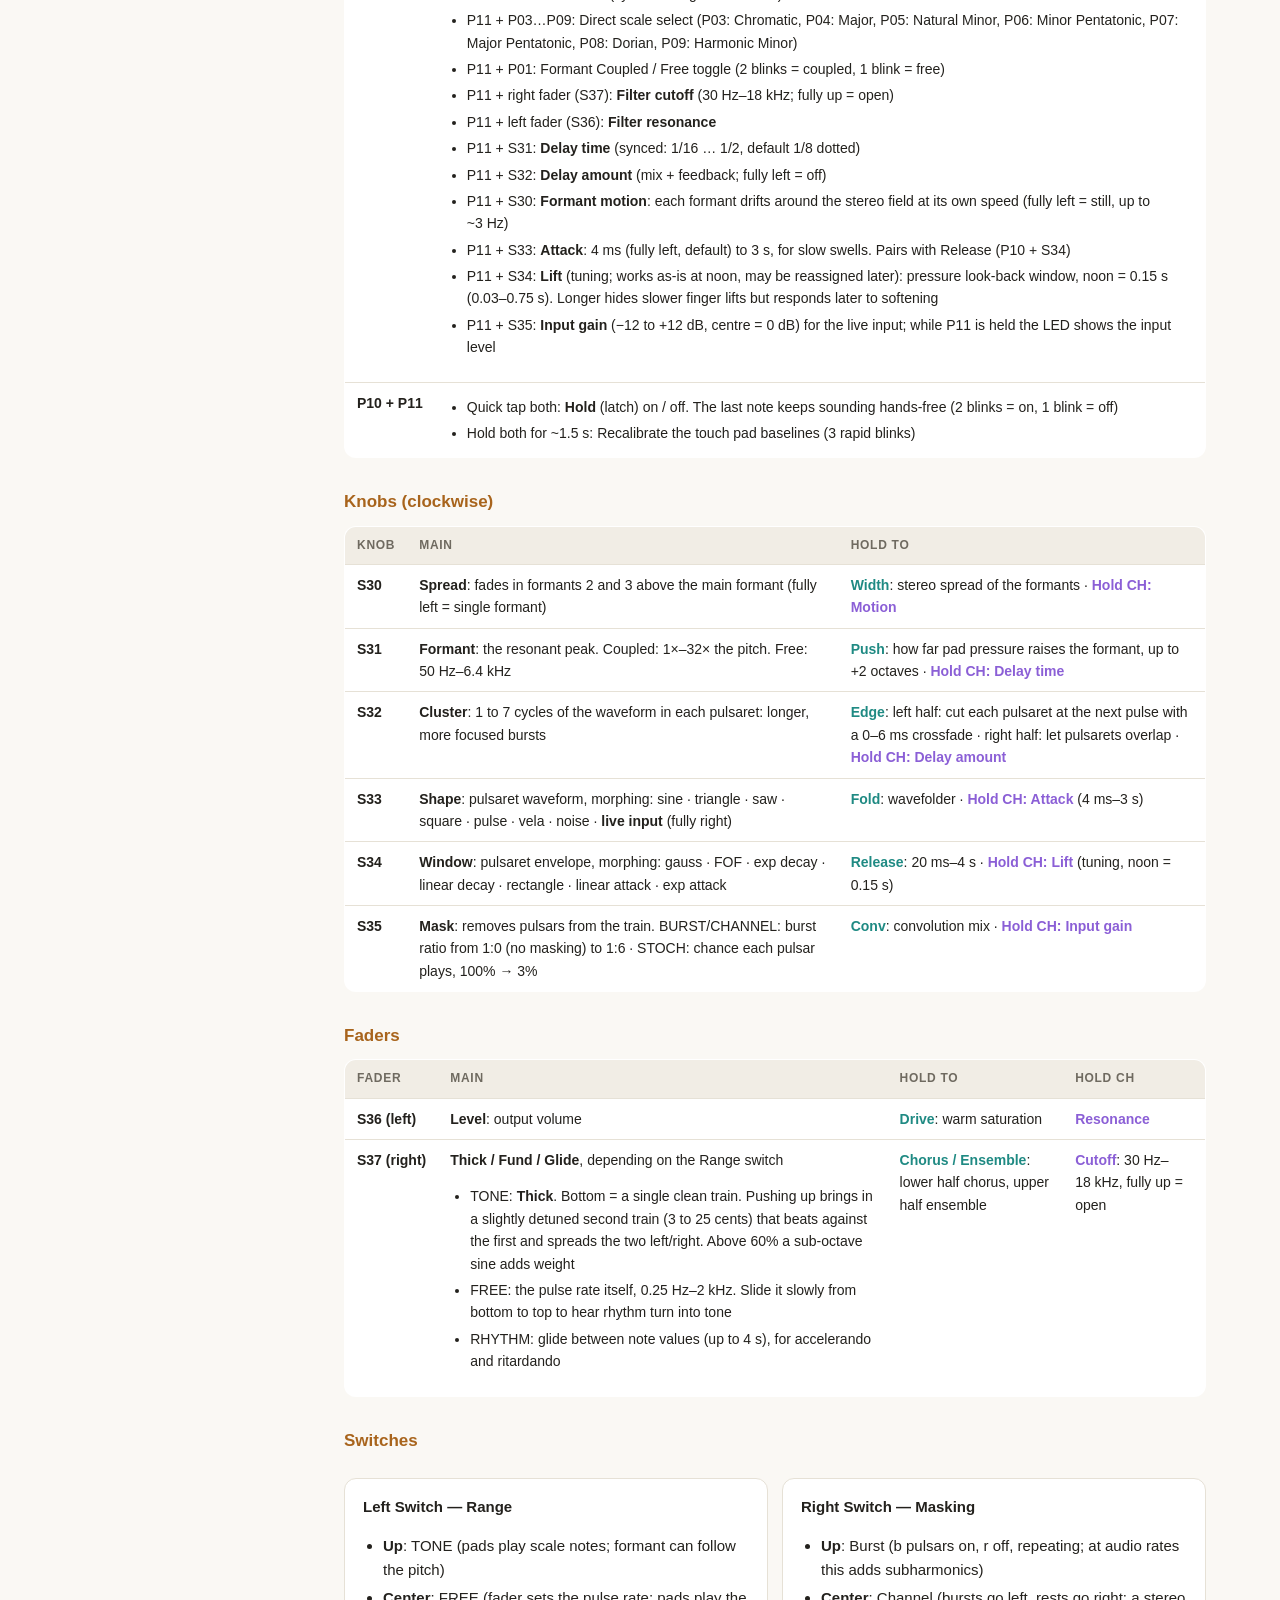
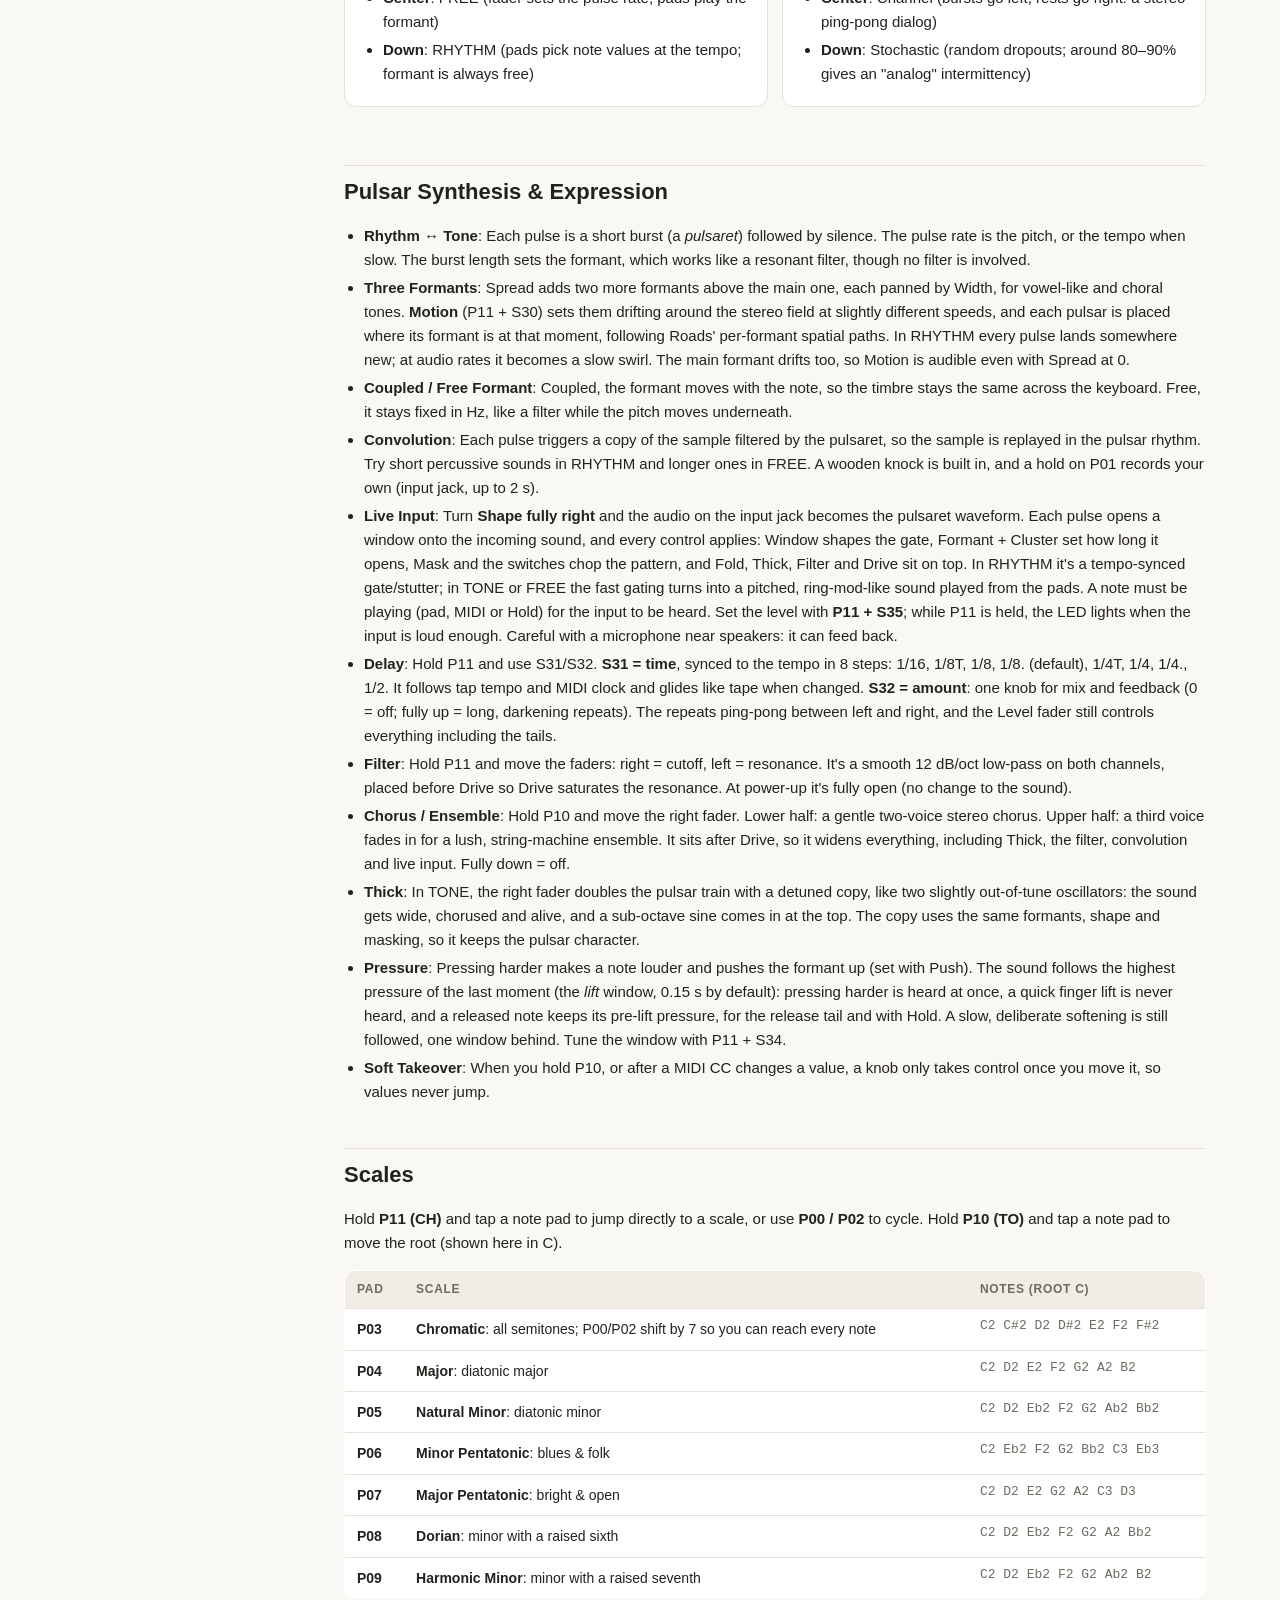
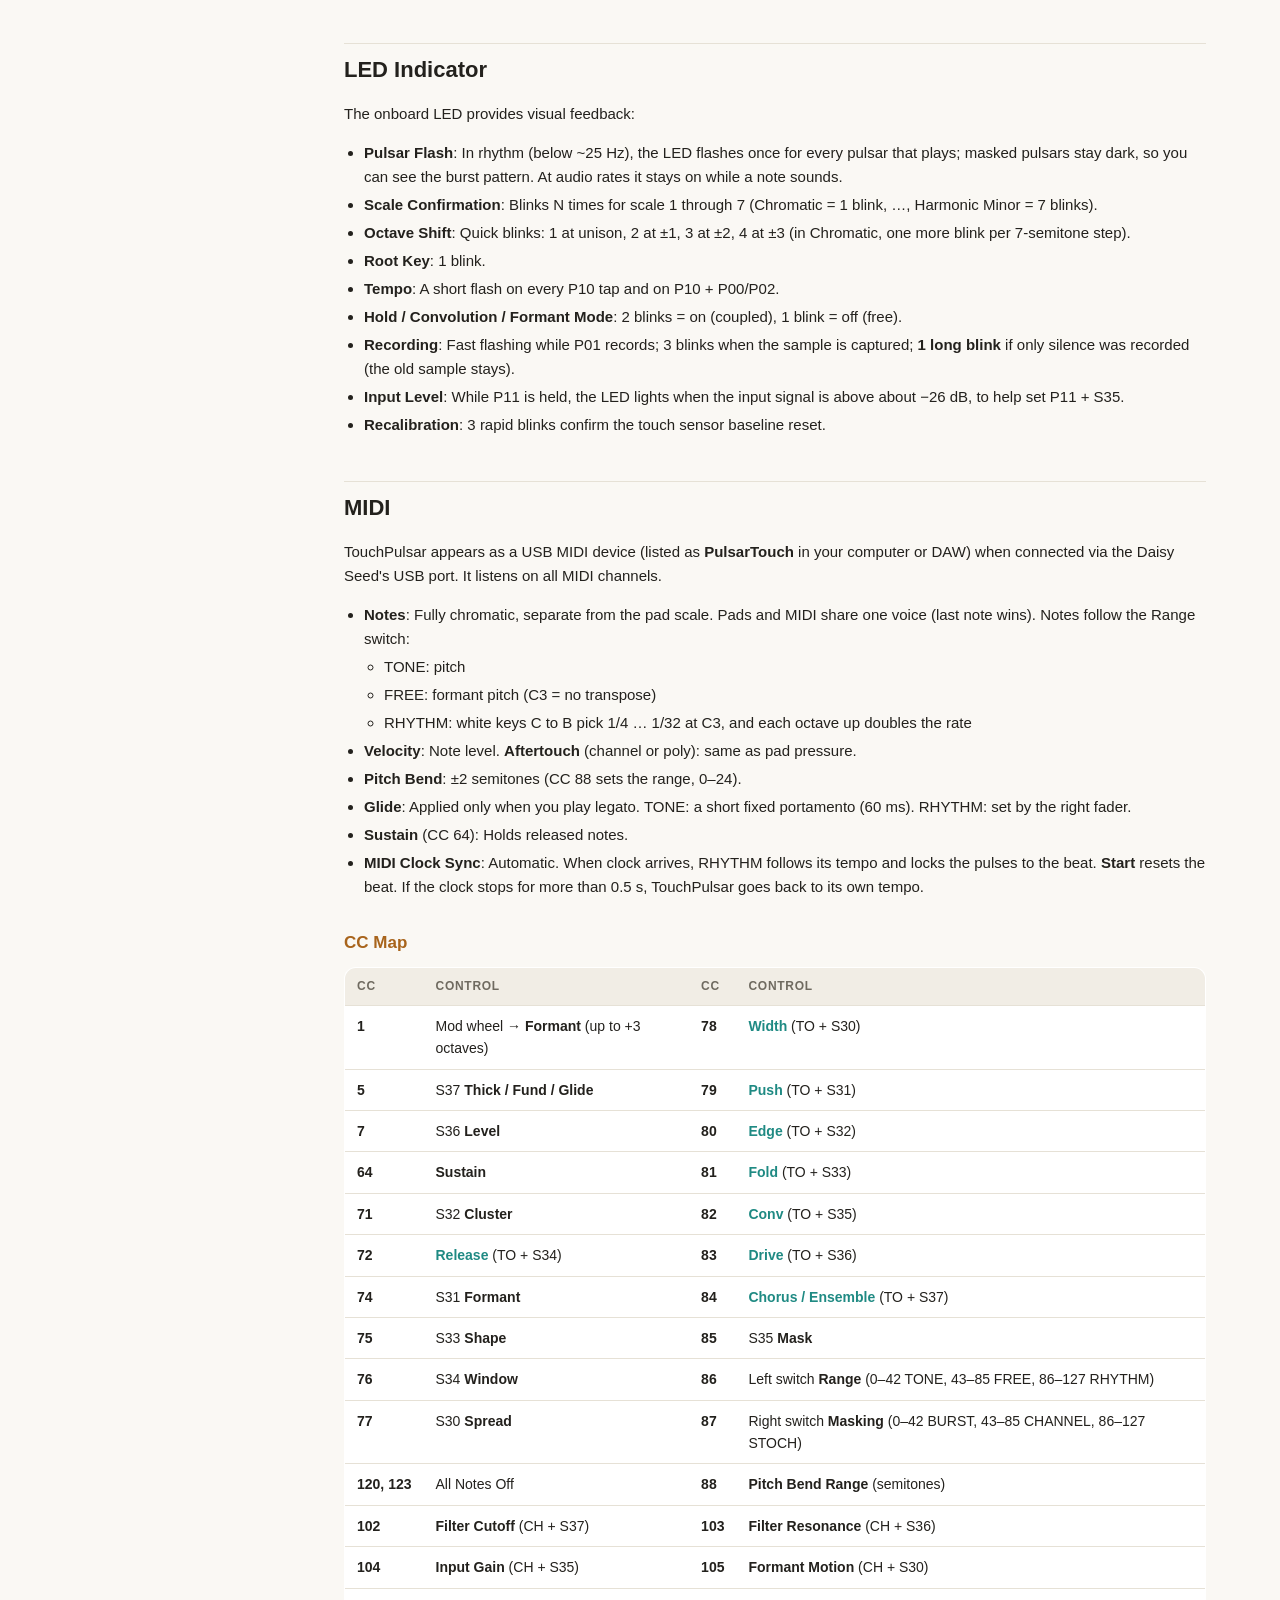
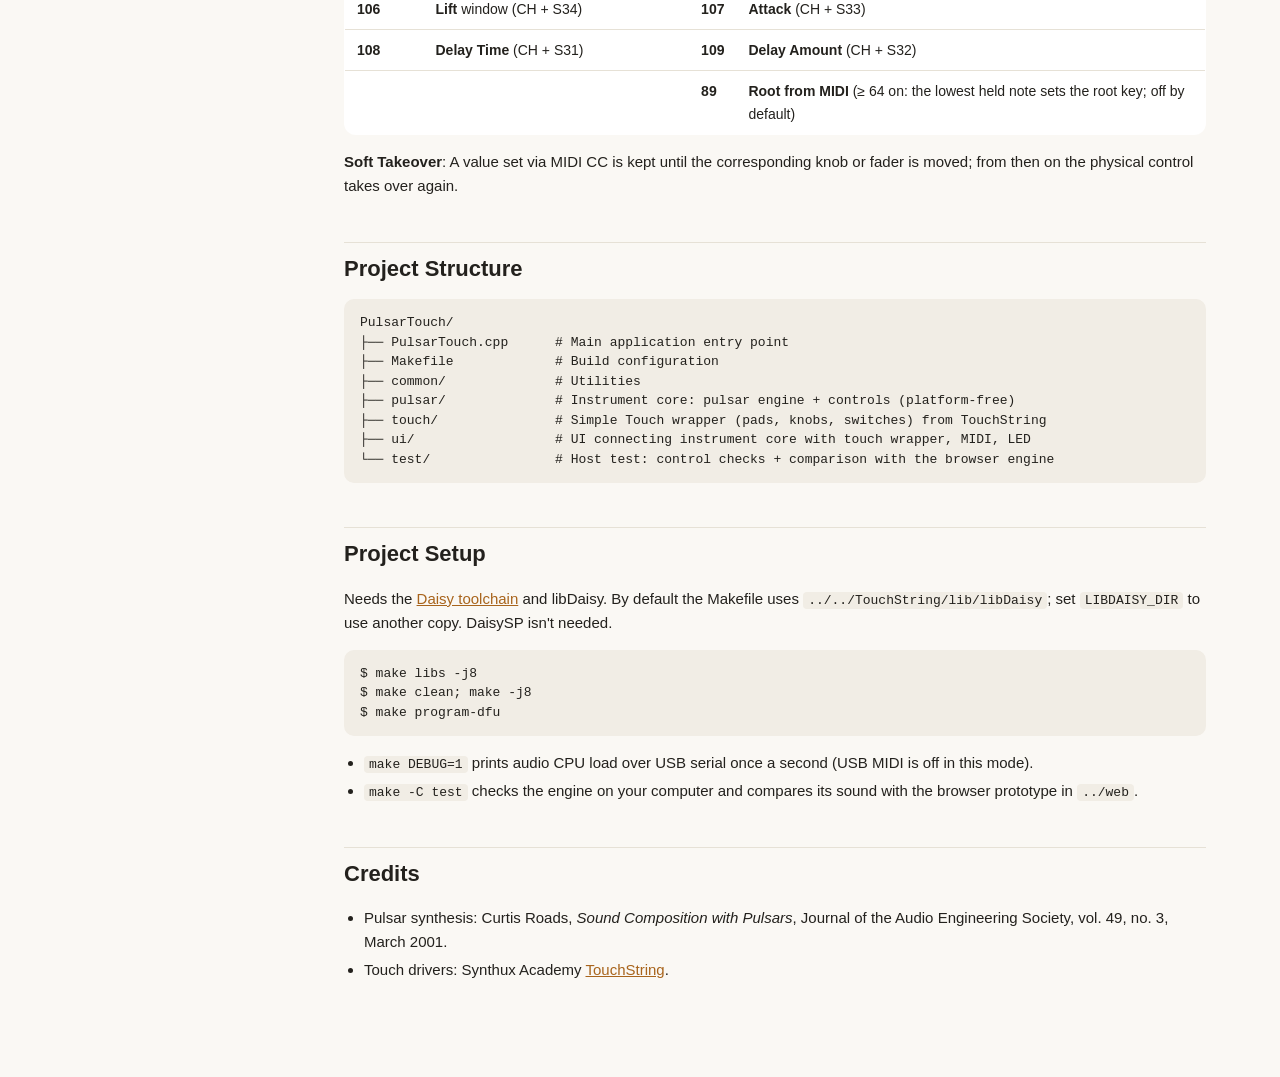
==== commit d7c797c0: "Docs: user-facing name TouchPulsar (internal file/build names unchanged) Manual title and headings, " ====
--- a/daisy/manual.html
+++ b/daisy/manual.html
@@ -3,7 +3,7 @@
 <head>
 <meta charset="utf-8">
 <meta name="viewport" content="width=device-width, initial-scale=1">
-<title>PulsarTouch Manual</title>
+<title>TouchPulsar Manual</title>
 <style>
   :root {
     --bg: #faf8f4; --panel: #ffffff; --text: #23211d; --muted: #6f6a60; --line: #e6e1d6;
@@ -88,7 +88,7 @@
 <main>
 <div class="hero">
   <div>
-    <h1>This is <span>PulsarTouch</span></h1>
+    <h1>This is <span>TouchPulsar</span></h1>
     <p class="lead">Pulsar synthesizer for the Synthux Touch synthesizer and Daisy Seed, based on Curtis Roads' <i>Sound Composition with Pulsars</i> (2001). A single control sweeps from rhythm to tone and back. Below about 20&nbsp;Hz each pulsar is heard as its own beat; above about 40&nbsp;Hz the beats fuse into a pitched tone with a formant you can sweep like a filter.</p>
   </div>
   <img src="[data-uri]" alt="Synthux Simple Touch board with pad, knob, fader and switch labels">
@@ -235,7 +235,7 @@
 </ul>
 
 <h2 id="midi">MIDI</h2>
-<p>PulsarTouch appears as a USB MIDI device when connected via the Daisy Seed's USB port. It listens on all MIDI channels.</p>
+<p>TouchPulsar appears as a USB MIDI device (listed as <b>PulsarTouch</b> in your computer or DAW) when connected via the Daisy Seed's USB port. It listens on all MIDI channels.</p>
 <ul>
   <li><b>Notes</b>: Fully chromatic, separate from the pad scale. Pads and MIDI share one voice (last note wins). Notes follow the Range switch:
     <ul>
@@ -247,7 +247,7 @@
   <li><b>Pitch Bend</b>: ±2 semitones (CC 88 sets the range, 0–24).</li>
   <li><b>Glide</b>: Applied only when you play legato. TONE: a short fixed portamento (60&nbsp;ms). RHYTHM: set by the right fader.</li>
   <li><b>Sustain</b> (CC 64): Holds released notes.</li>
-  <li><b>MIDI Clock Sync</b>: Automatic. When clock arrives, RHYTHM follows its tempo and locks the pulses to the beat. <b>Start</b> resets the beat. If the clock stops for more than 0.5&nbsp;s, PulsarTouch goes back to its own tempo.</li>
+  <li><b>MIDI Clock Sync</b>: Automatic. When clock arrives, RHYTHM follows its tempo and locks the pulses to the beat. <b>Start</b> resets the beat. If the clock stops for more than 0.5&nbsp;s, TouchPulsar goes back to its own tempo.</li>
 </ul>
 
 <h3 id="cc">CC Map</h3>
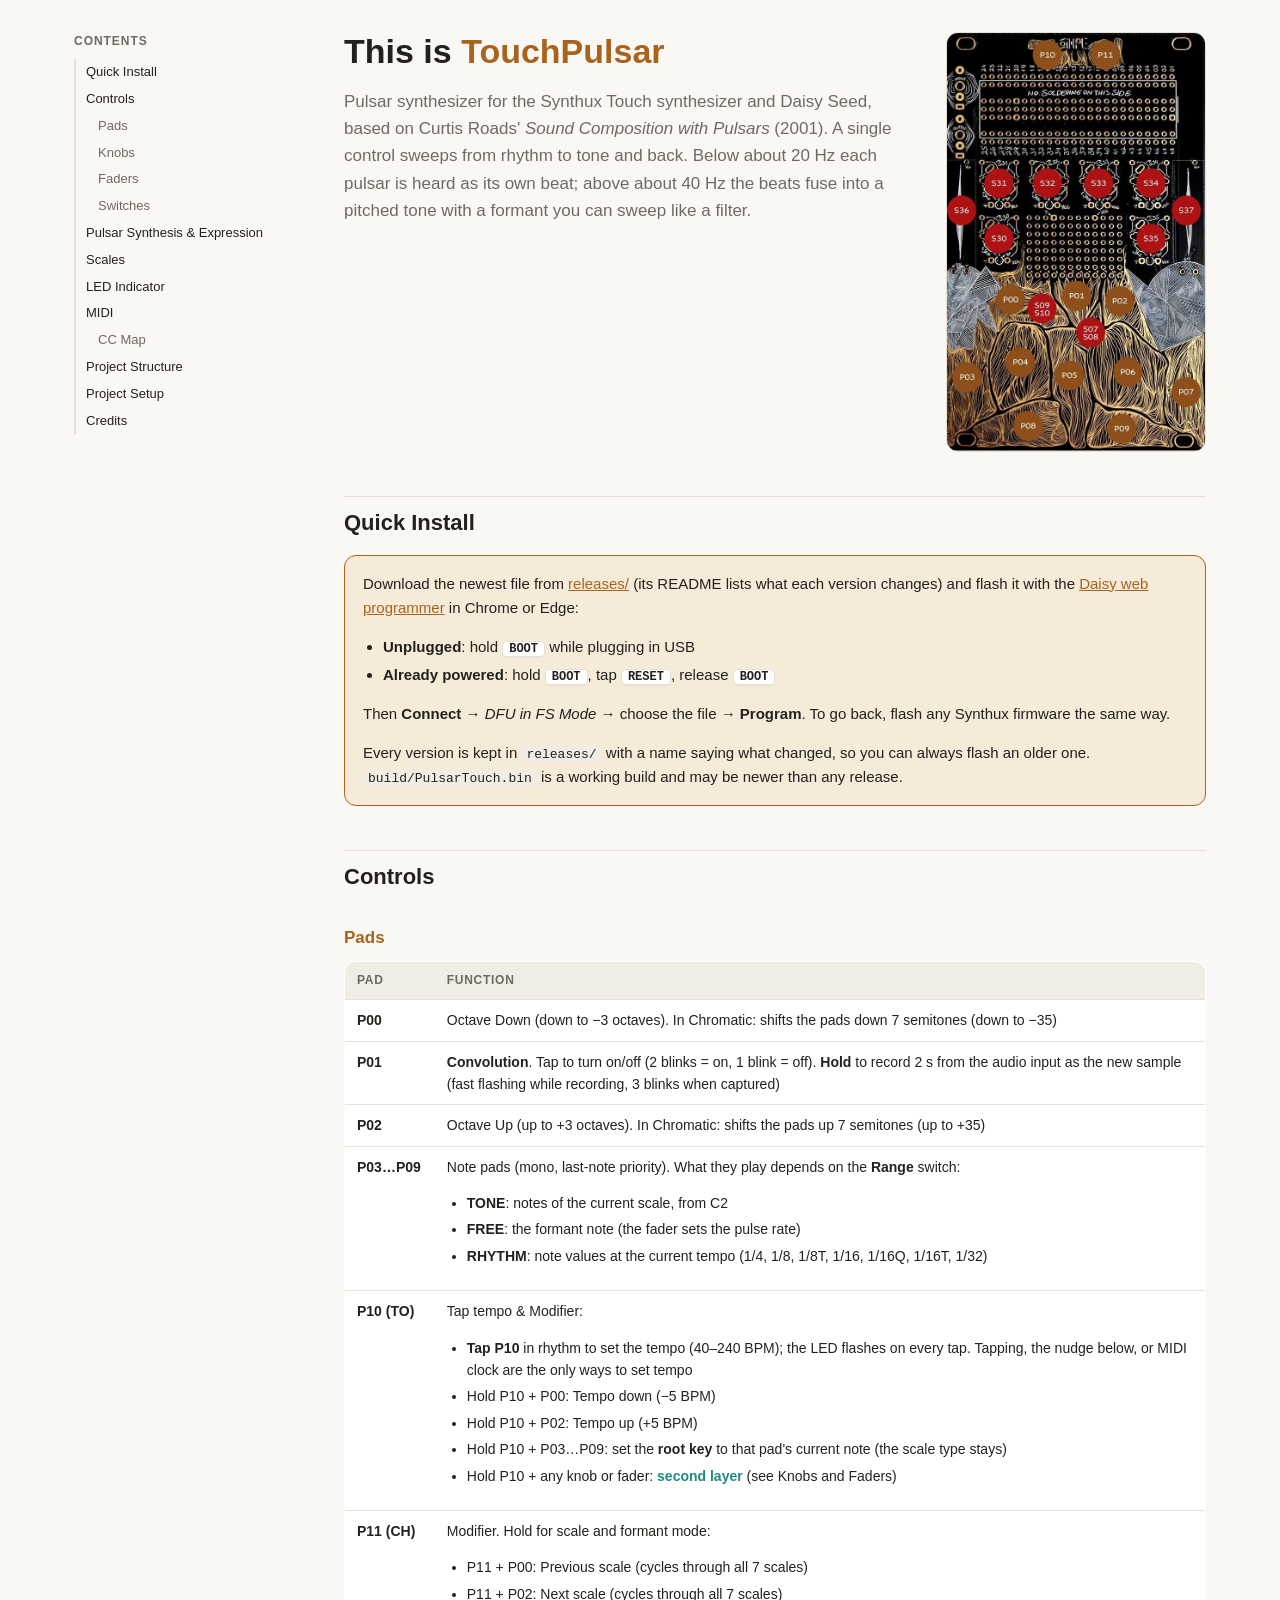
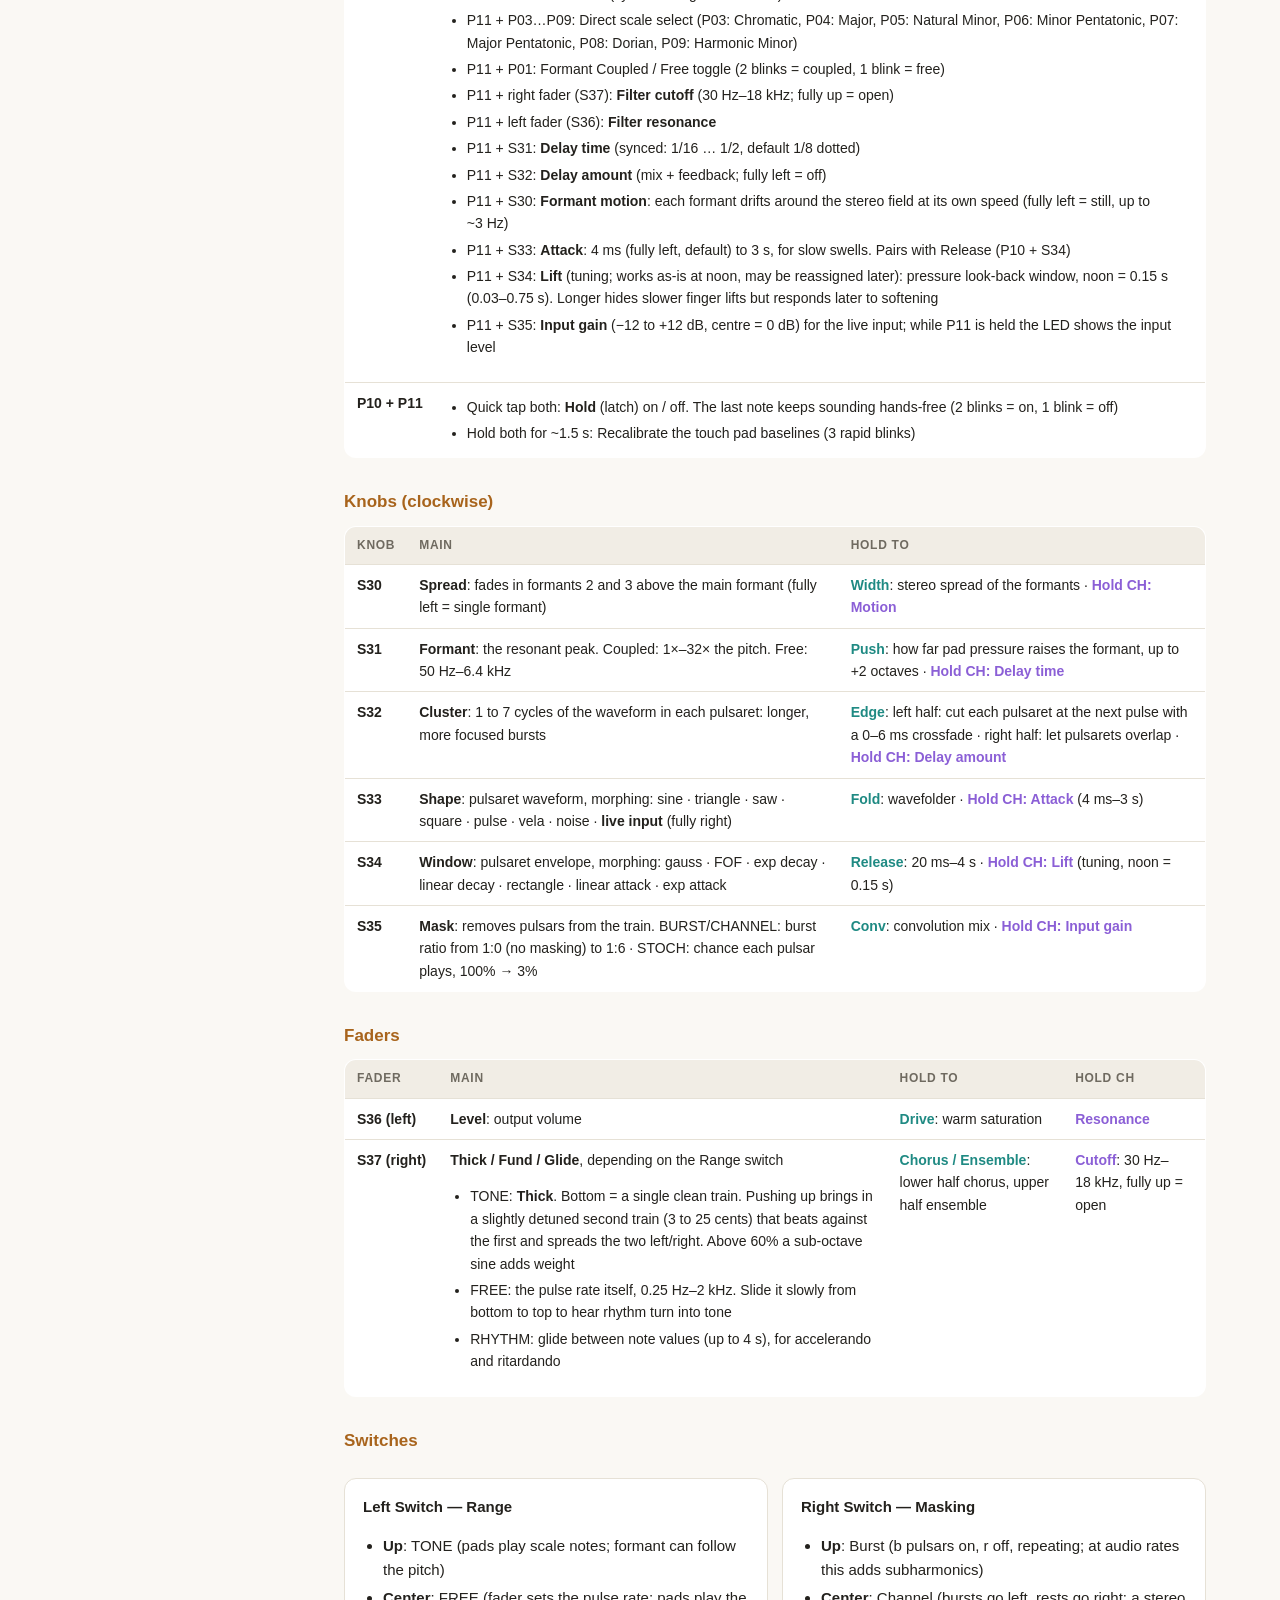
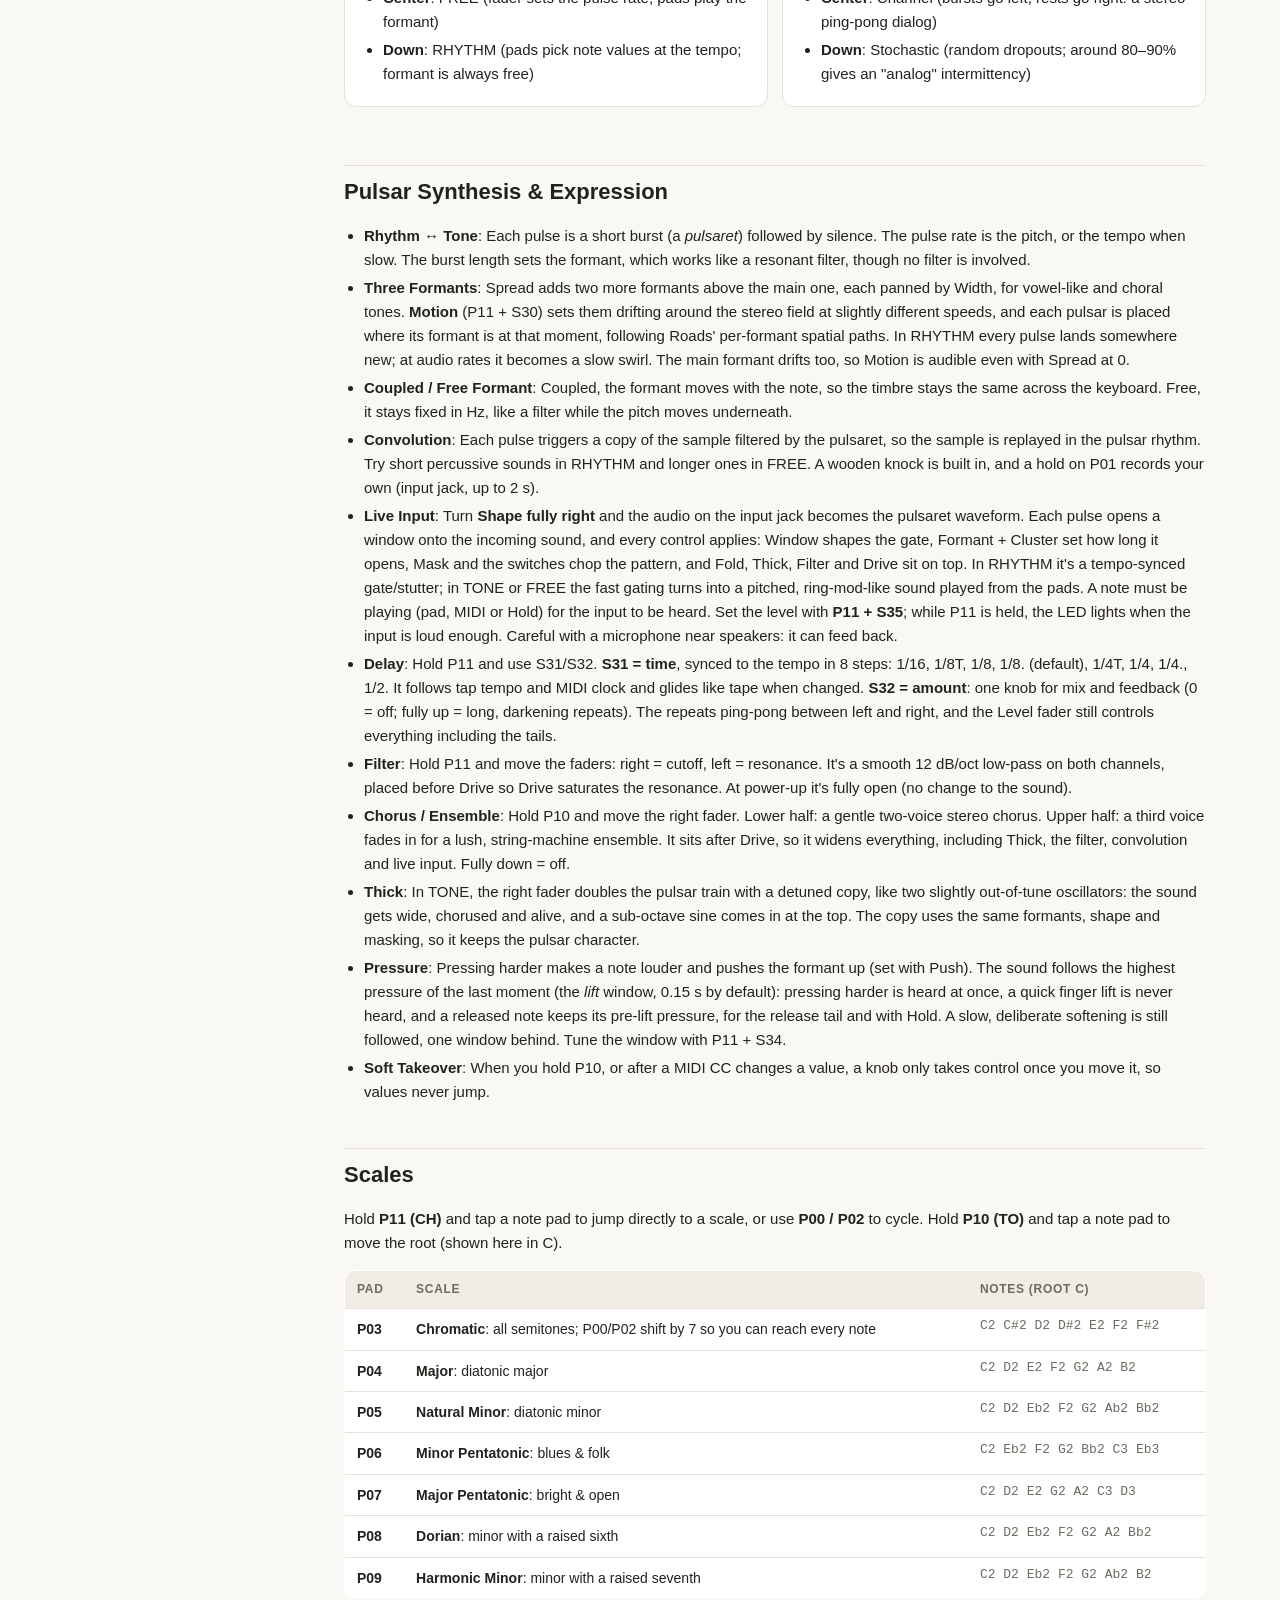
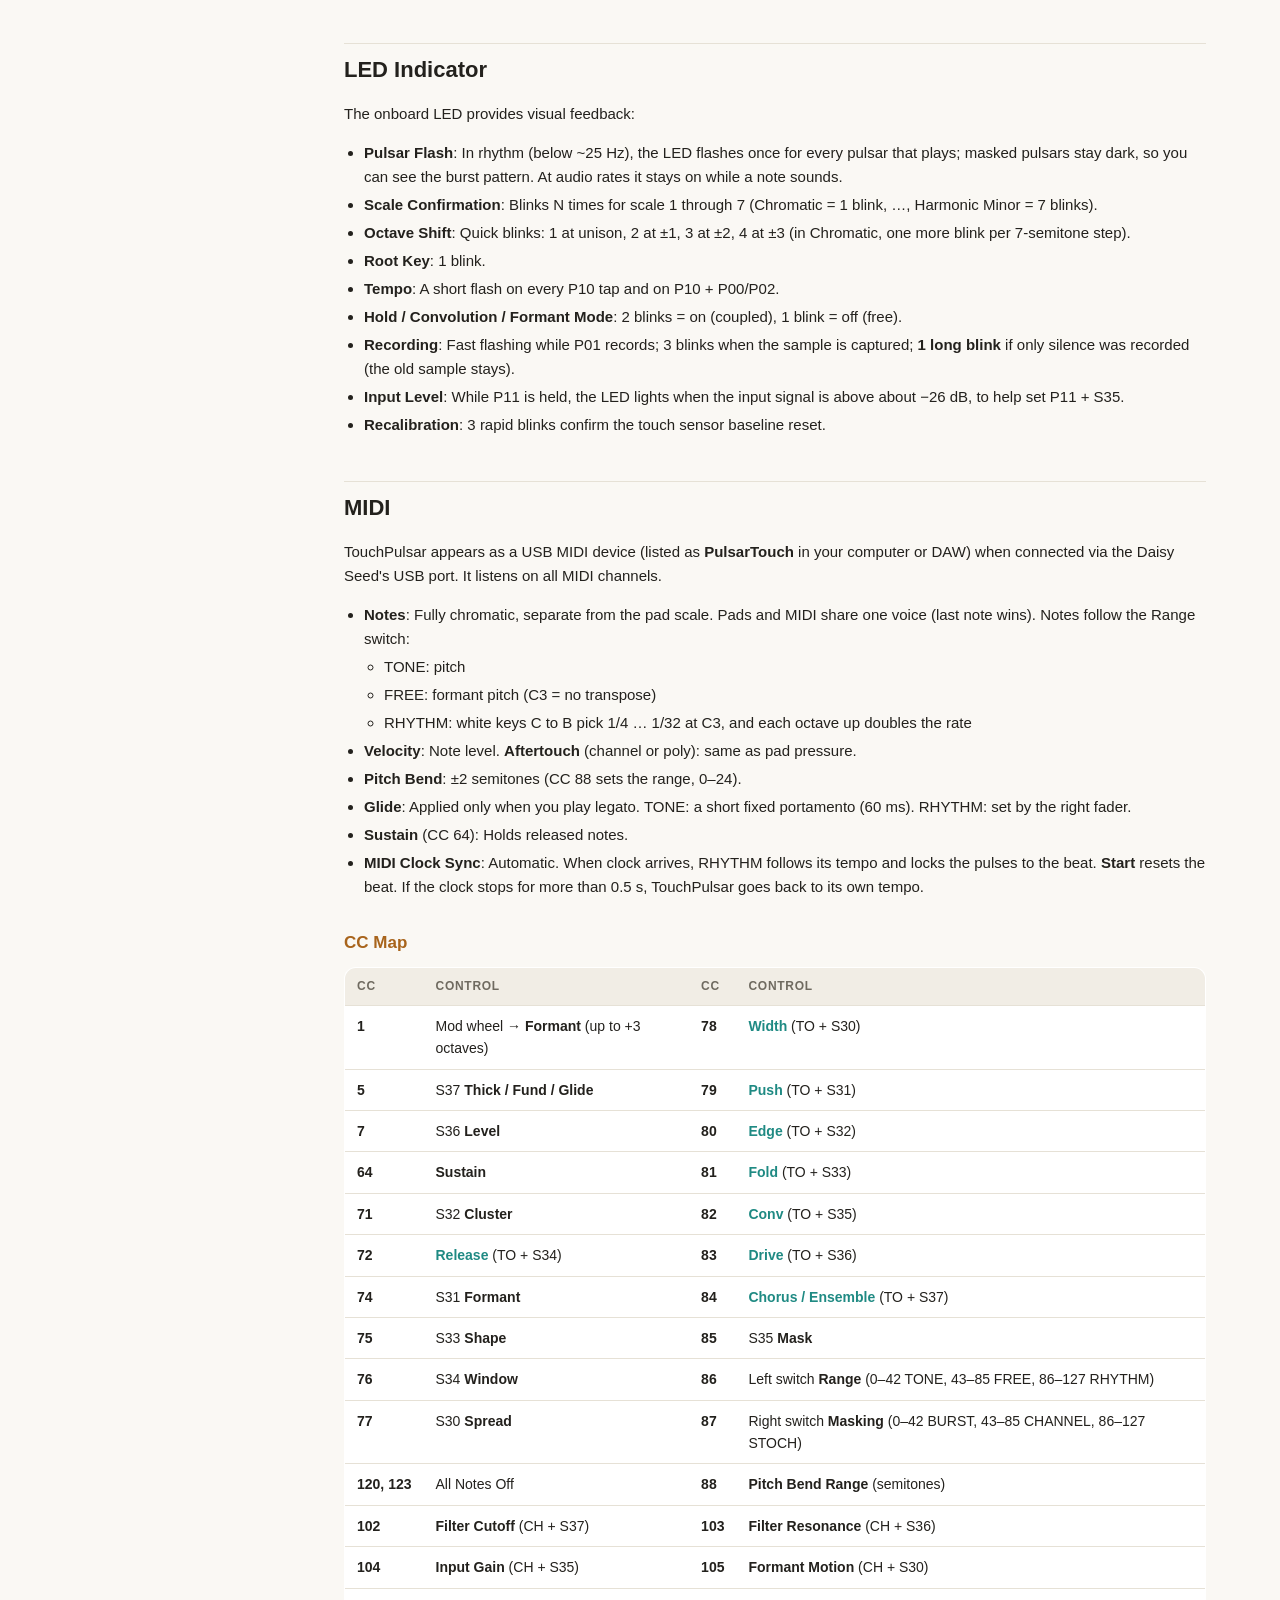
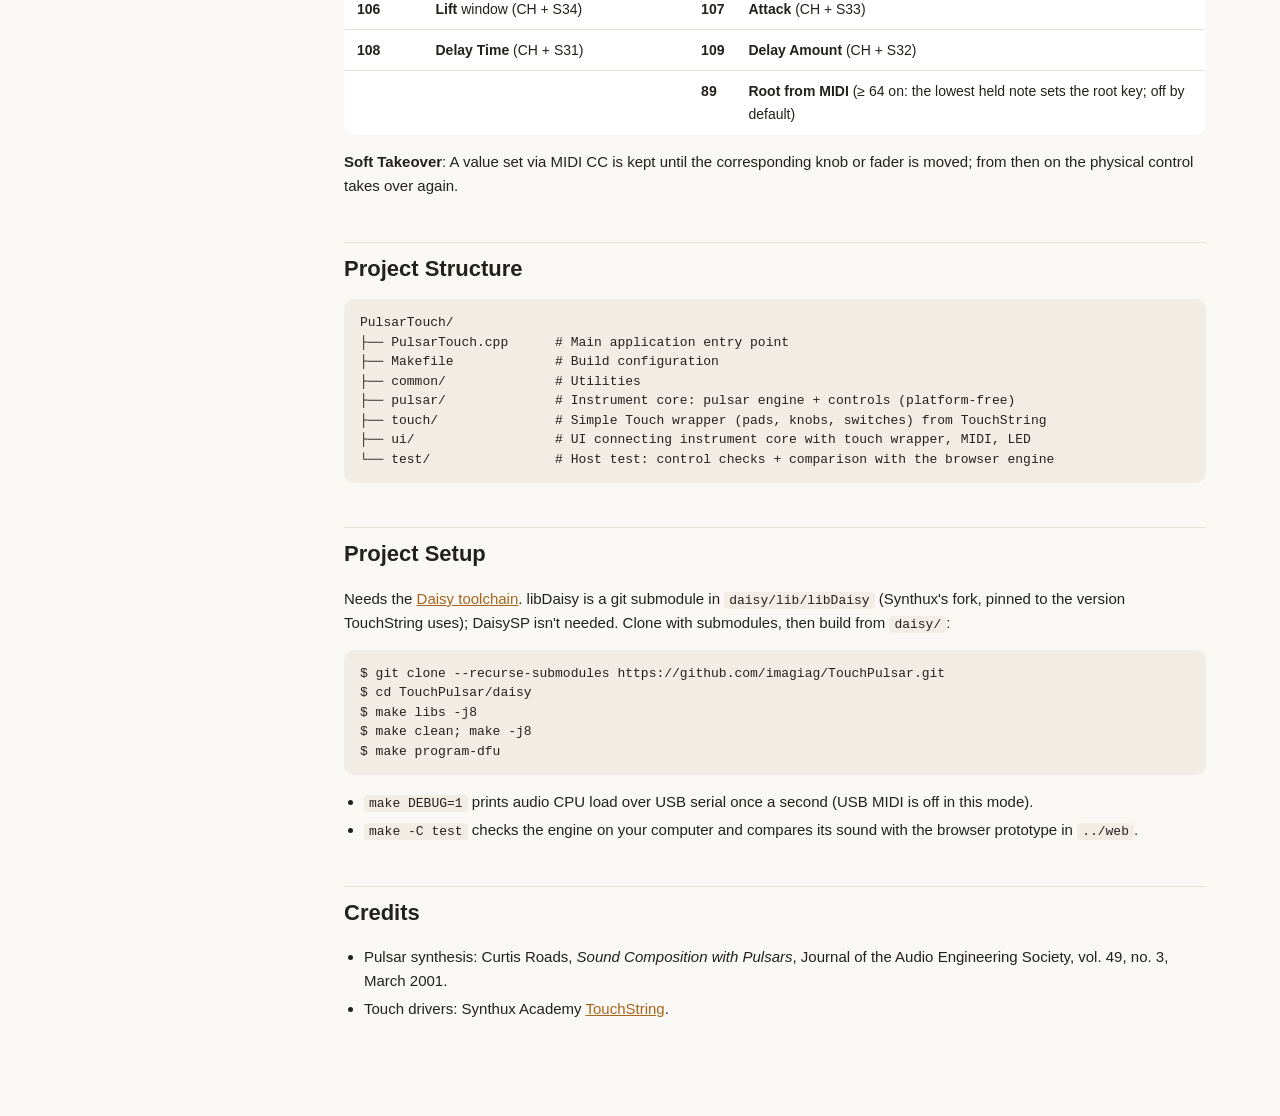
==== commit 394abae2: "Prepare for public GitHub release - MIT LICENSE, CREDITS.md (Synthux Academy, TouchString contributo" ====
--- a/daisy/manual.html
+++ b/daisy/manual.html
@@ -283,8 +283,10 @@
 └── test/                # Host test: control checks + comparison with the browser engine</code></pre>
 
 <h2 id="setup">Project Setup</h2>
-<p>Needs the <a href="https://daisy.audio/tutorials/cpp-dev-env/">Daisy toolchain</a> and libDaisy. By default the Makefile uses <code>../../TouchString/lib/libDaisy</code>; set <code>LIBDAISY_DIR</code> to use another copy. DaisySP isn't needed.</p>
-<pre><code>$ make libs -j8
+<p>Needs the <a href="https://daisy.audio/tutorials/cpp-dev-env/">Daisy toolchain</a>. libDaisy is a git submodule in <code>daisy/lib/libDaisy</code> (Synthux's fork, pinned to the version TouchString uses); DaisySP isn't needed. Clone with submodules, then build from <code>daisy/</code>:</p>
+<pre><code>$ git clone --recurse-submodules https://github.com/imagiag/TouchPulsar.git
+$ cd TouchPulsar/daisy
+$ make libs -j8
 $ make clean; make -j8
 $ make program-dfu</code></pre>
 <ul>
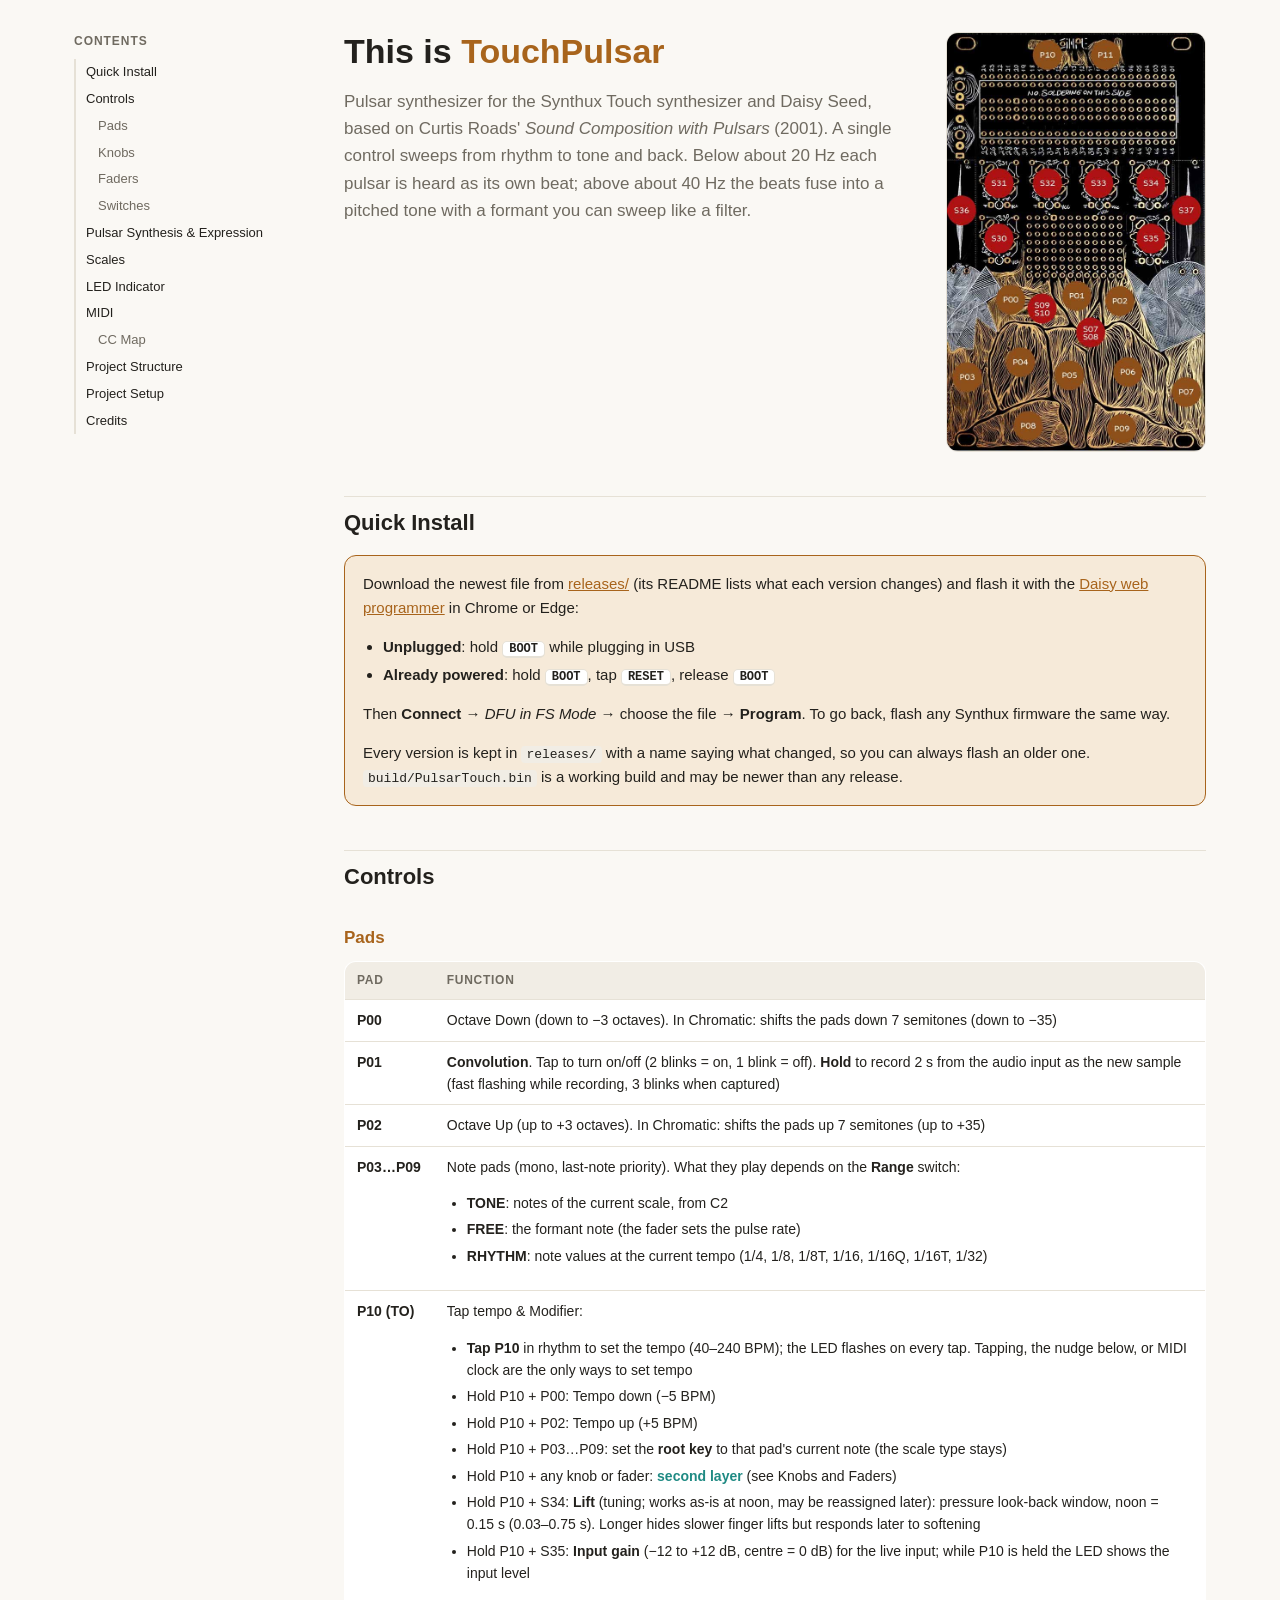
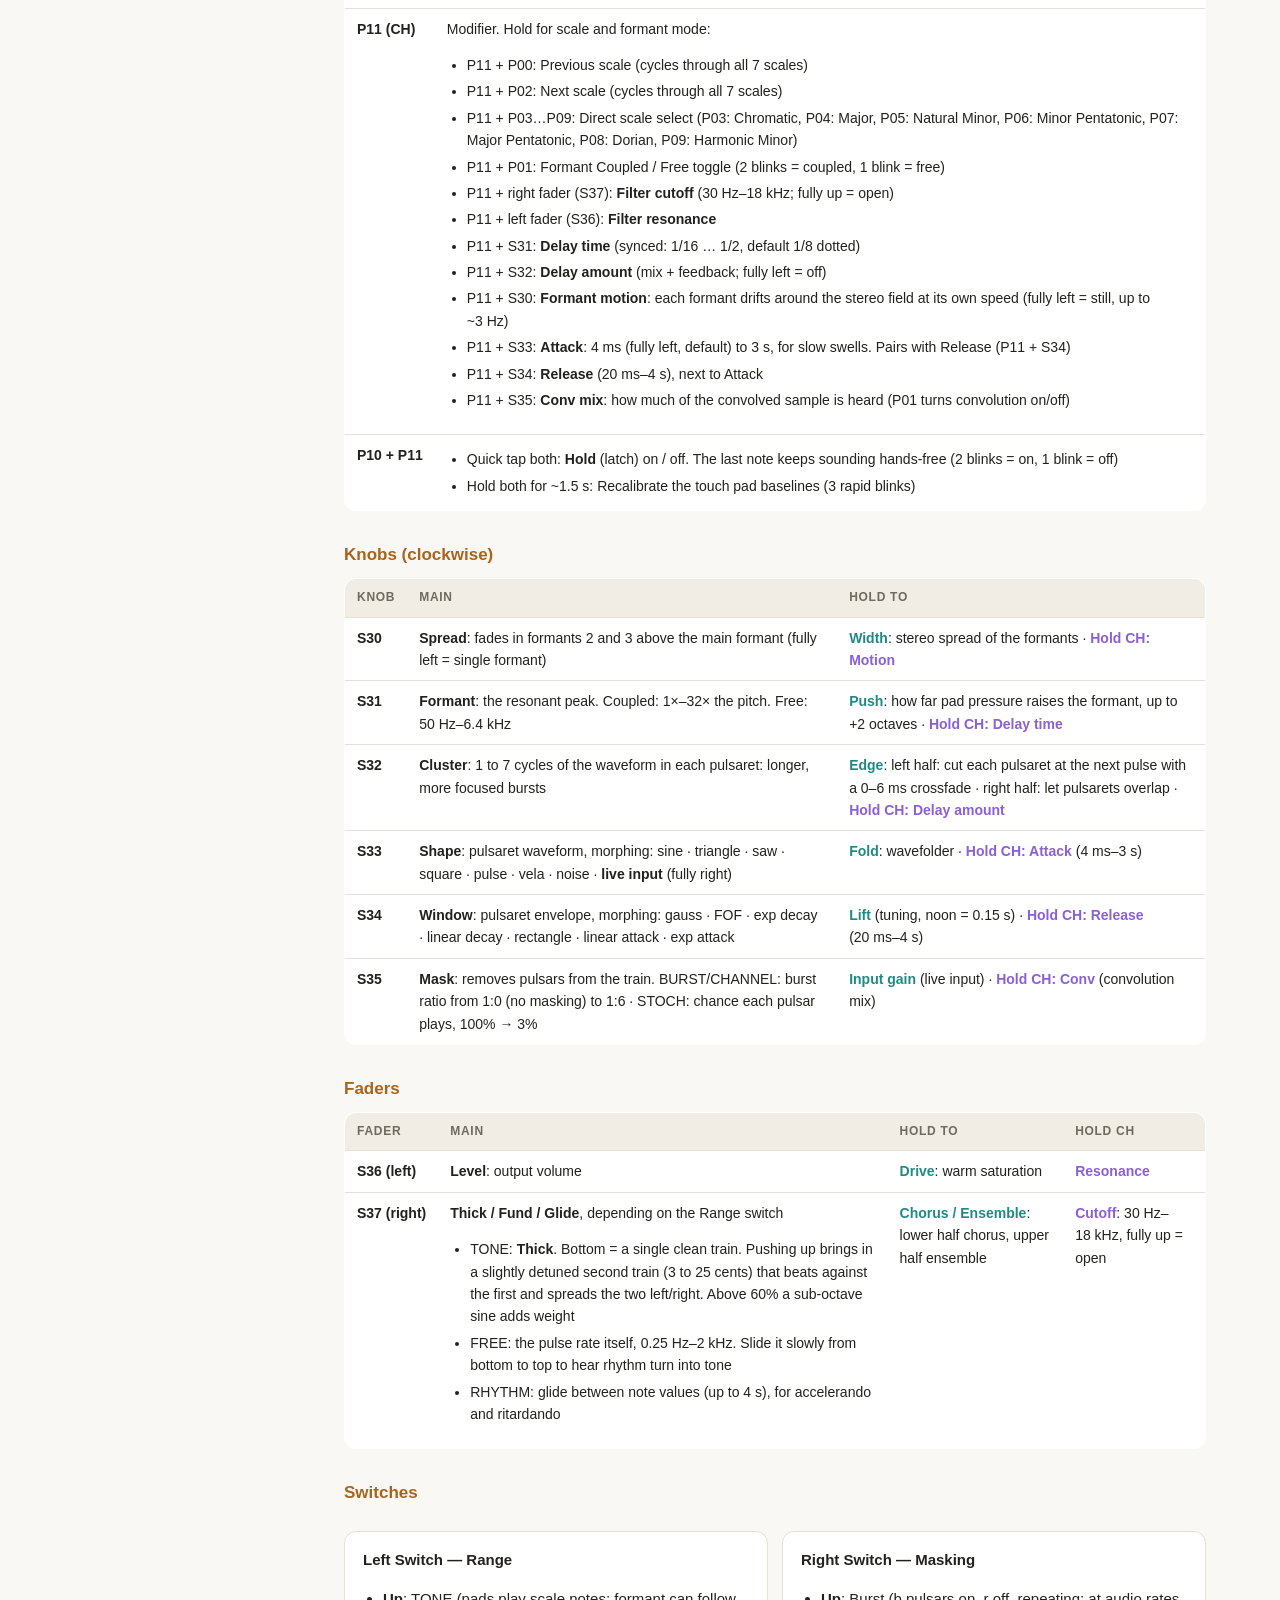
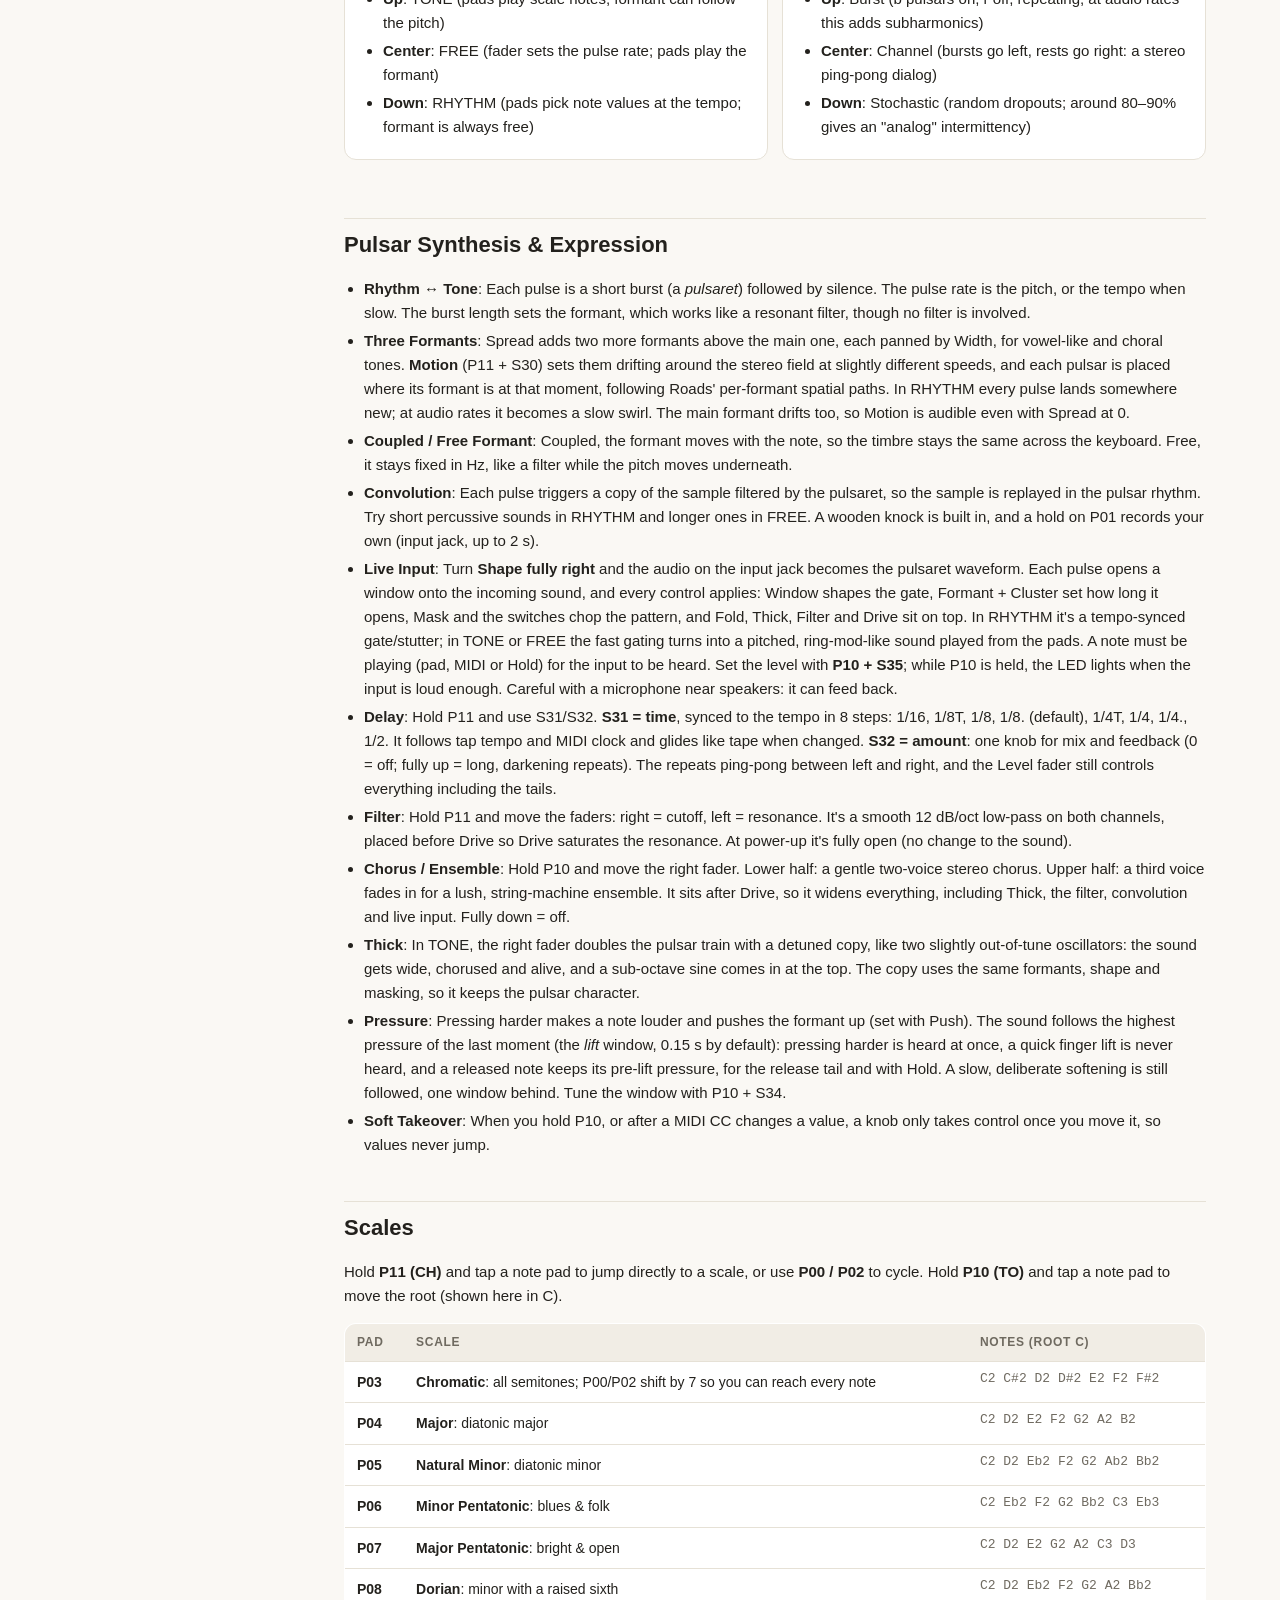
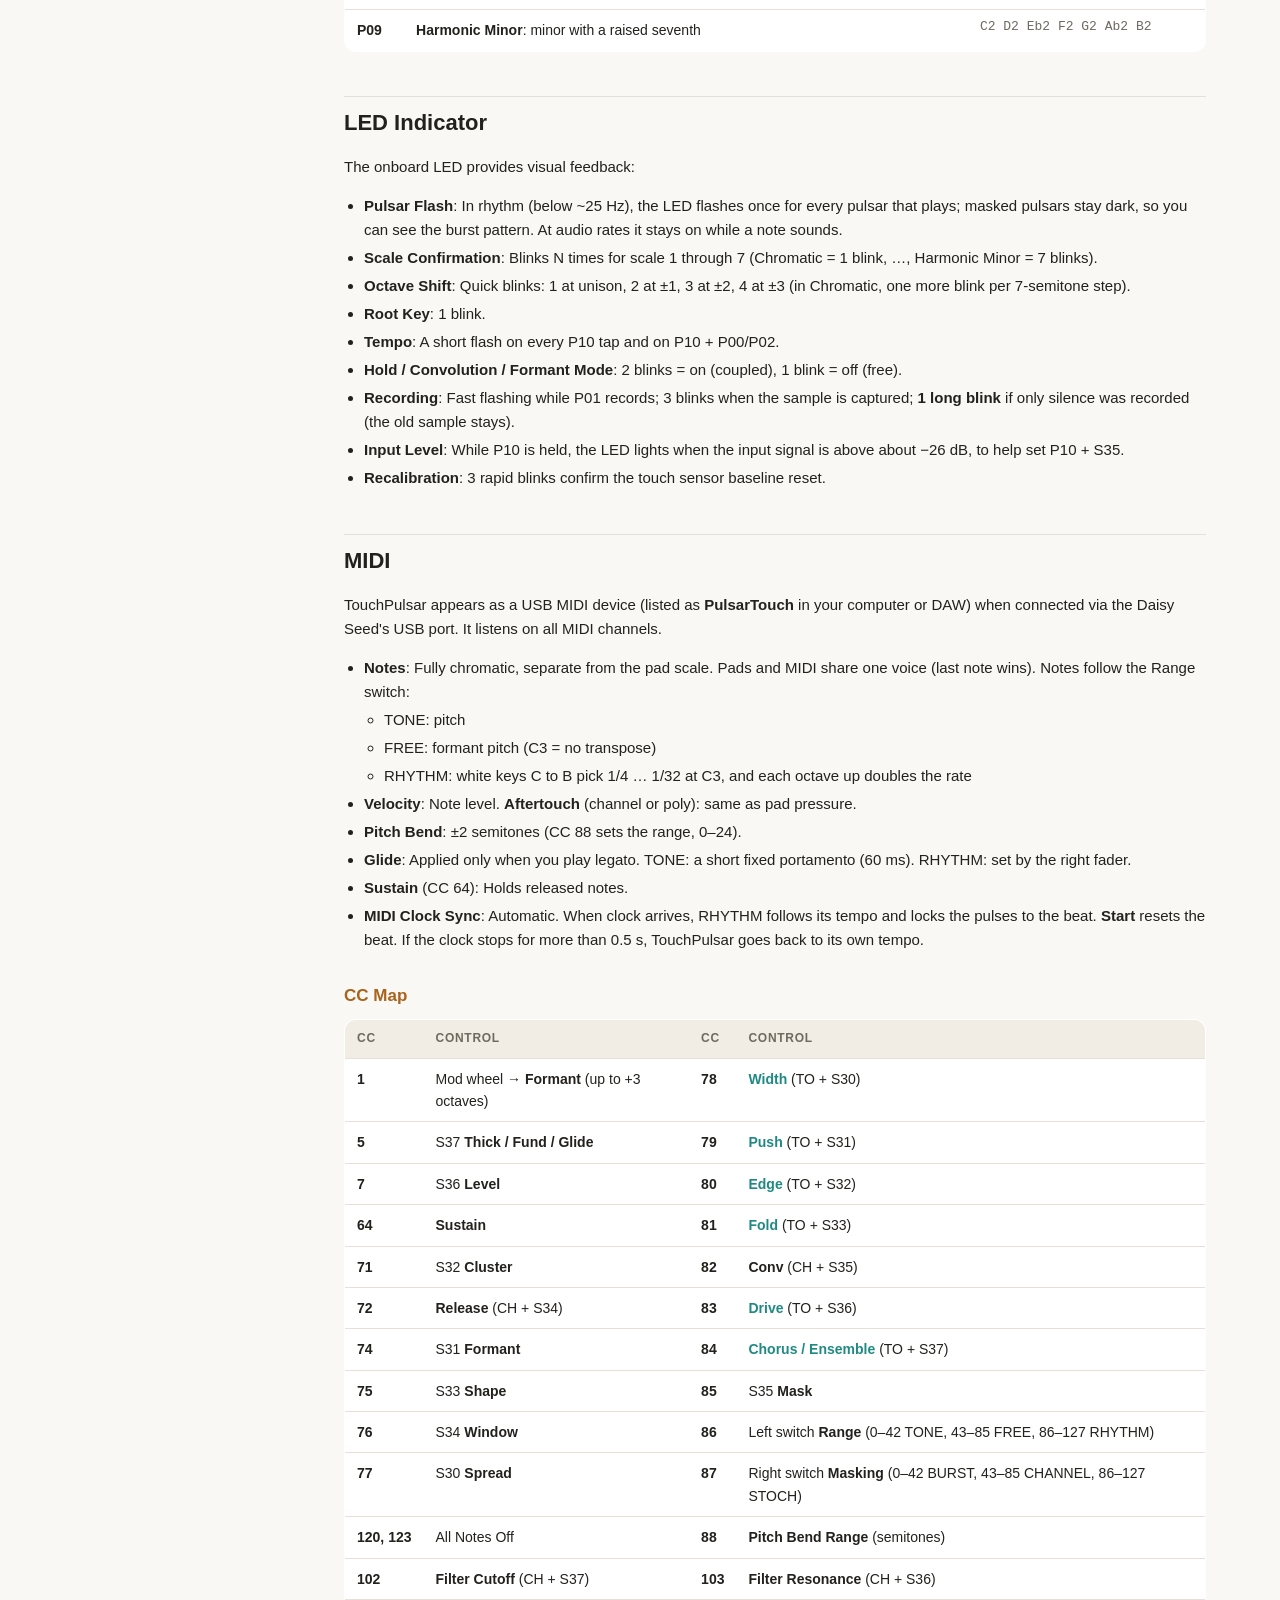
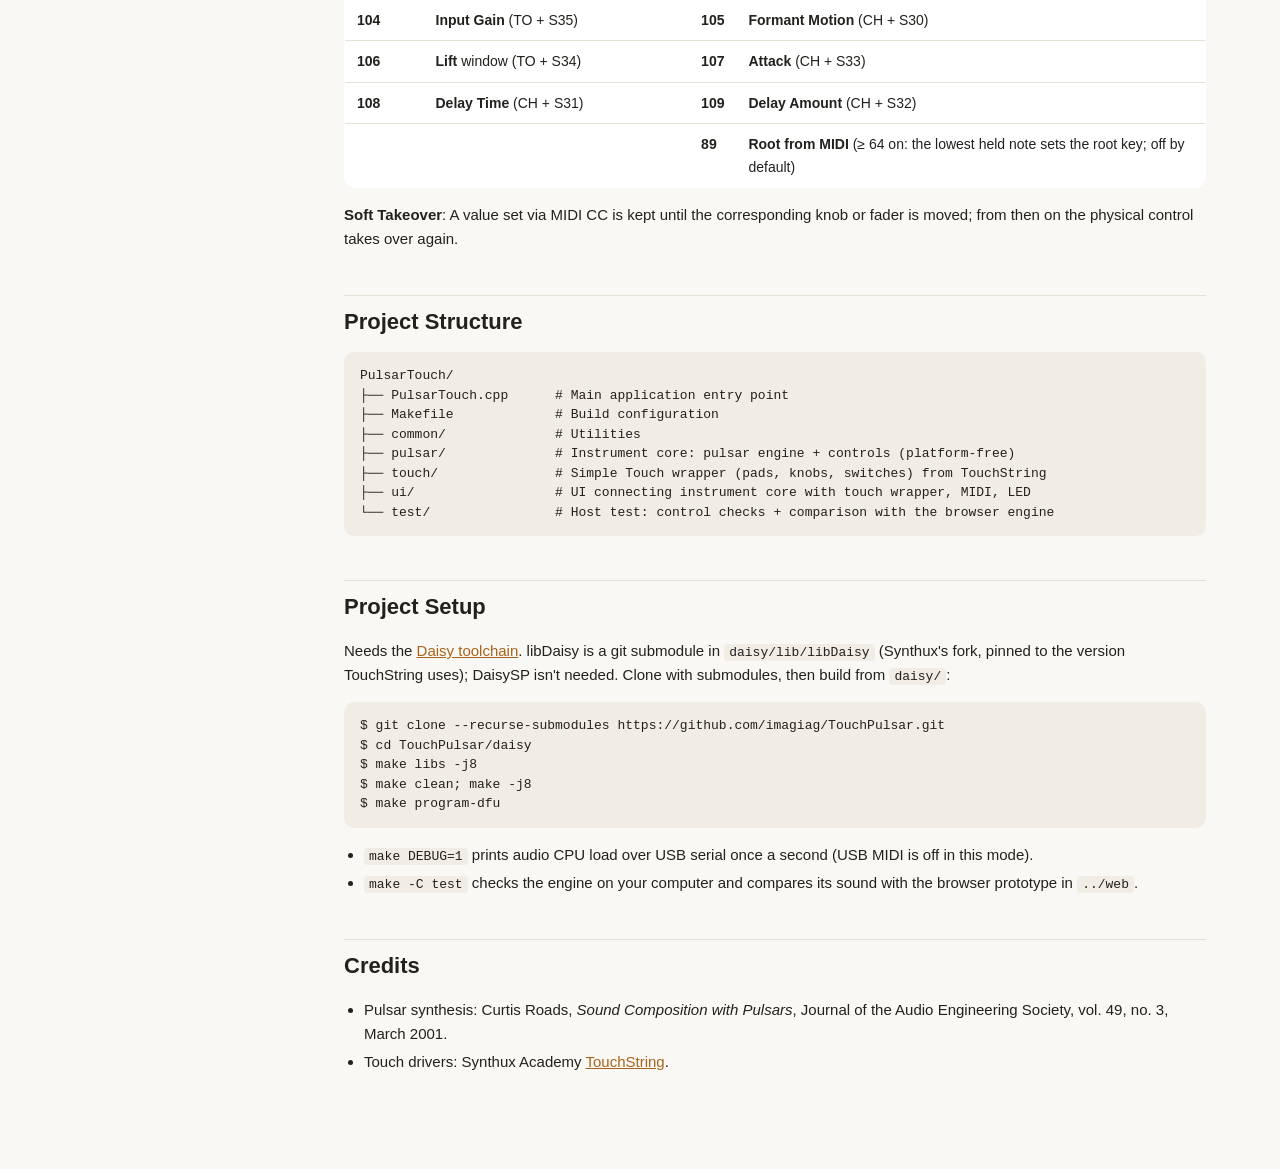
==== commit ba8cef55: "Layer swap: attack/release and conv on P11, lift and input gain on P10 (v11) - P11 + S34 = release (" ====
--- a/daisy/manual.html
+++ b/daisy/manual.html
@@ -126,6 +126,8 @@
       <li>Hold P10 + P02: Tempo up (+5 BPM)</li>
       <li>Hold P10 + P03…P09: set the <b>root key</b> to that pad's current note (the scale type stays)</li>
       <li>Hold P10 + any knob or fader: <span class="to" style="color:var(--alt);font-weight:600">second layer</span> (see Knobs and Faders)</li>
+      <li>Hold P10 + S34: <b>Lift</b> (tuning; works as-is at noon, may be reassigned later): pressure look-back window, noon = 0.15&nbsp;s (0.03–0.75&nbsp;s). Longer hides slower finger lifts but responds later to softening</li>
+      <li>Hold P10 + S35: <b>Input gain</b> (−12 to +12&nbsp;dB, centre = 0&nbsp;dB) for the live input; while P10 is held the LED shows the input level</li>
     </ul></td></tr>
   <tr><td class="id">P11 (CH)</td><td>Modifier. Hold for scale and formant mode:
     <ul>
@@ -138,9 +140,9 @@
       <li>P11 + S31: <b>Delay time</b> (synced: 1/16 … 1/2, default 1/8 dotted)</li>
       <li>P11 + S32: <b>Delay amount</b> (mix + feedback; fully left = off)</li>
       <li>P11 + S30: <b>Formant motion</b>: each formant drifts around the stereo field at its own speed (fully left = still, up to ~3&nbsp;Hz)</li>
-      <li>P11 + S33: <b>Attack</b>: 4&nbsp;ms (fully left, default) to 3&nbsp;s, for slow swells. Pairs with Release (P10 + S34)</li>
-      <li>P11 + S34: <b>Lift</b> (tuning; works as-is at noon, may be reassigned later): pressure look-back window, noon = 0.15&nbsp;s (0.03–0.75&nbsp;s). Longer hides slower finger lifts but responds later to softening</li>
-      <li>P11 + S35: <b>Input gain</b> (−12 to +12&nbsp;dB, centre = 0&nbsp;dB) for the live input; while P11 is held the LED shows the input level</li>
+      <li>P11 + S33: <b>Attack</b>: 4&nbsp;ms (fully left, default) to 3&nbsp;s, for slow swells. Pairs with Release (P11 + S34)</li>
+      <li>P11 + S34: <b>Release</b> (20&nbsp;ms–4&nbsp;s), next to Attack</li>
+      <li>P11 + S35: <b>Conv mix</b>: how much of the convolved sample is heard (P01 turns convolution on/off)</li>
     </ul></td></tr>
   <tr><td class="id">P10 + P11</td><td>
     <ul style="margin:0">
@@ -156,8 +158,8 @@
   <tr><td class="id">S31</td><td><b>Formant</b>: the resonant peak. Coupled: 1×–32× the pitch. Free: 50&nbsp;Hz–6.4&nbsp;kHz</td><td><span class="to">Push</span>: how far pad pressure raises the formant, up to +2 octaves · <b style="color:#8b5fd6">Hold CH: Delay time</b></td></tr>
   <tr><td class="id">S32</td><td><b>Cluster</b>: 1 to 7 cycles of the waveform in each pulsaret: longer, more focused bursts</td><td><span class="to">Edge</span>: left half: cut each pulsaret at the next pulse with a 0–6&nbsp;ms crossfade · right half: let pulsarets overlap · <b style="color:#8b5fd6">Hold CH: Delay amount</b></td></tr>
   <tr><td class="id">S33</td><td><b>Shape</b>: pulsaret waveform, morphing: sine · triangle · saw · square · pulse · vela · noise · <b>live input</b> (fully right)</td><td><span class="to">Fold</span>: wavefolder · <b style="color:#8b5fd6">Hold CH: Attack</b> (4&nbsp;ms–3&nbsp;s)</td></tr>
-  <tr><td class="id">S34</td><td><b>Window</b>: pulsaret envelope, morphing: gauss · FOF · exp decay · linear decay · rectangle · linear attack · exp attack</td><td><span class="to">Release</span>: 20&nbsp;ms–4&nbsp;s · <b style="color:#8b5fd6">Hold CH: Lift</b> (tuning, noon = 0.15&nbsp;s)</td></tr>
-  <tr><td class="id">S35</td><td><b>Mask</b>: removes pulsars from the train. BURST/CHANNEL: burst ratio from 1:0 (no masking) to 1:6 · STOCH: chance each pulsar plays, 100% → 3%</td><td><span class="to">Conv</span>: convolution mix · <b style="color:#8b5fd6">Hold CH: Input gain</b></td></tr>
+  <tr><td class="id">S34</td><td><b>Window</b>: pulsaret envelope, morphing: gauss · FOF · exp decay · linear decay · rectangle · linear attack · exp attack</td><td><span class="to">Lift</span> (tuning, noon = 0.15&nbsp;s) · <b style="color:#8b5fd6">Hold CH: Release</b> (20&nbsp;ms–4&nbsp;s)</td></tr>
+  <tr><td class="id">S35</td><td><b>Mask</b>: removes pulsars from the train. BURST/CHANNEL: burst ratio from 1:0 (no masking) to 1:6 · STOCH: chance each pulsar plays, 100% → 3%</td><td><span class="to">Input gain</span> (live input) · <b style="color:#8b5fd6">Hold CH: Conv</b> (convolution mix)</td></tr>
 </table>
 
 <h3 id="faders">Faders</h3>
@@ -198,12 +200,12 @@
   <li><b>Three Formants</b>: Spread adds two more formants above the main one, each panned by Width, for vowel-like and choral tones. <b>Motion</b> (P11 + S30) sets them drifting around the stereo field at slightly different speeds, and each pulsar is placed where its formant is at that moment, following Roads' per-formant spatial paths. In RHYTHM every pulse lands somewhere new; at audio rates it becomes a slow swirl. The main formant drifts too, so Motion is audible even with Spread at 0.</li>
   <li><b>Coupled / Free Formant</b>: Coupled, the formant moves with the note, so the timbre stays the same across the keyboard. Free, it stays fixed in Hz, like a filter while the pitch moves underneath.</li>
   <li><b>Convolution</b>: Each pulse triggers a copy of the sample filtered by the pulsaret, so the sample is replayed in the pulsar rhythm. Try short percussive sounds in RHYTHM and longer ones in FREE. A wooden knock is built in, and a hold on P01 records your own (input jack, up to 2&nbsp;s).</li>
-  <li><b>Live Input</b>: Turn <b>Shape fully right</b> and the audio on the input jack becomes the pulsaret waveform. Each pulse opens a window onto the incoming sound, and every control applies: Window shapes the gate, Formant + Cluster set how long it opens, Mask and the switches chop the pattern, and Fold, Thick, Filter and Drive sit on top. In RHYTHM it's a tempo-synced gate/stutter; in TONE or FREE the fast gating turns into a pitched, ring-mod-like sound played from the pads. A note must be playing (pad, MIDI or Hold) for the input to be heard. Set the level with <b>P11 + S35</b>; while P11 is held, the LED lights when the input is loud enough. Careful with a microphone near speakers: it can feed back.</li>
+  <li><b>Live Input</b>: Turn <b>Shape fully right</b> and the audio on the input jack becomes the pulsaret waveform. Each pulse opens a window onto the incoming sound, and every control applies: Window shapes the gate, Formant + Cluster set how long it opens, Mask and the switches chop the pattern, and Fold, Thick, Filter and Drive sit on top. In RHYTHM it's a tempo-synced gate/stutter; in TONE or FREE the fast gating turns into a pitched, ring-mod-like sound played from the pads. A note must be playing (pad, MIDI or Hold) for the input to be heard. Set the level with <b>P10 + S35</b>; while P10 is held, the LED lights when the input is loud enough. Careful with a microphone near speakers: it can feed back.</li>
   <li><b>Delay</b>: Hold P11 and use S31/S32. <b>S31 = time</b>, synced to the tempo in 8 steps: 1/16, 1/8T, 1/8, 1/8. (default), 1/4T, 1/4, 1/4., 1/2. It follows tap tempo and MIDI clock and glides like tape when changed. <b>S32 = amount</b>: one knob for mix and feedback (0 = off; fully up = long, darkening repeats). The repeats ping-pong between left and right, and the Level fader still controls everything including the tails.</li>
   <li><b>Filter</b>: Hold P11 and move the faders: right = cutoff, left = resonance. It's a smooth 12&nbsp;dB/oct low-pass on both channels, placed before Drive so Drive saturates the resonance. At power-up it's fully open (no change to the sound).</li>
   <li><b>Chorus / Ensemble</b>: Hold P10 and move the right fader. Lower half: a gentle two-voice stereo chorus. Upper half: a third voice fades in for a lush, string-machine ensemble. It sits after Drive, so it widens everything, including Thick, the filter, convolution and live input. Fully down = off.</li>
   <li><b>Thick</b>: In TONE, the right fader doubles the pulsar train with a detuned copy, like two slightly out-of-tune oscillators: the sound gets wide, chorused and alive, and a sub-octave sine comes in at the top. The copy uses the same formants, shape and masking, so it keeps the pulsar character.</li>
-  <li><b>Pressure</b>: Pressing harder makes a note louder and pushes the formant up (set with Push). The sound follows the highest pressure of the last moment (the <i>lift</i> window, 0.15 s by default): pressing harder is heard at once, a quick finger lift is never heard, and a released note keeps its pre-lift pressure, for the release tail and with Hold. A slow, deliberate softening is still followed, one window behind. Tune the window with P11 + S34.</li>
+  <li><b>Pressure</b>: Pressing harder makes a note louder and pushes the formant up (set with Push). The sound follows the highest pressure of the last moment (the <i>lift</i> window, 0.15 s by default): pressing harder is heard at once, a quick finger lift is never heard, and a released note keeps its pre-lift pressure, for the release tail and with Hold. A slow, deliberate softening is still followed, one window behind. Tune the window with P10 + S34.</li>
   <li><b>Soft Takeover</b>: When you hold P10, or after a MIDI CC changes a value, a knob only takes control once you move it, so values never jump.</li>
 </ul>
 
@@ -230,7 +232,7 @@
   <li><b>Tempo</b>: A short flash on every P10 tap and on P10 + P00/P02.</li>
   <li><b>Hold / Convolution / Formant Mode</b>: 2 blinks = on (coupled), 1 blink = off (free).</li>
   <li><b>Recording</b>: Fast flashing while P01 records; 3 blinks when the sample is captured; <b>1 long blink</b> if only silence was recorded (the old sample stays).</li>
-  <li><b>Input Level</b>: While P11 is held, the LED lights when the input signal is above about −26&nbsp;dB, to help set P11 + S35.</li>
+  <li><b>Input Level</b>: While P10 is held, the LED lights when the input signal is above about −26&nbsp;dB, to help set P10 + S35.</li>
   <li><b>Recalibration</b>: 3 rapid blinks confirm the touch sensor baseline reset.</li>
 </ul>
 
@@ -257,16 +259,16 @@
   <tr><td class="id">5</td><td>S37 <b>Thick / Fund / Glide</b></td><td class="id">79</td><td><span class="to">Push</span> (TO + S31)</td></tr>
   <tr><td class="id">7</td><td>S36 <b>Level</b></td><td class="id">80</td><td><span class="to">Edge</span> (TO + S32)</td></tr>
   <tr><td class="id">64</td><td><b>Sustain</b></td><td class="id">81</td><td><span class="to">Fold</span> (TO + S33)</td></tr>
-  <tr><td class="id">71</td><td>S32 <b>Cluster</b></td><td class="id">82</td><td><span class="to">Conv</span> (TO + S35)</td></tr>
-  <tr><td class="id">72</td><td><span class="to">Release</span> (TO + S34)</td><td class="id">83</td><td><span class="to">Drive</span> (TO + S36)</td></tr>
+  <tr><td class="id">71</td><td>S32 <b>Cluster</b></td><td class="id">82</td><td><b>Conv</b> (CH + S35)</td></tr>
+  <tr><td class="id">72</td><td><b>Release</b> (CH + S34)</td><td class="id">83</td><td><span class="to">Drive</span> (TO + S36)</td></tr>
   <tr><td class="id">74</td><td>S31 <b>Formant</b></td><td class="id">84</td><td><span class="to">Chorus / Ensemble</span> (TO + S37)</td></tr>
   <tr><td class="id">75</td><td>S33 <b>Shape</b></td><td class="id">85</td><td>S35 <b>Mask</b></td></tr>
   <tr><td class="id">76</td><td>S34 <b>Window</b></td><td class="id">86</td><td>Left switch <b>Range</b> (0–42 TONE, 43–85 FREE, 86–127 RHYTHM)</td></tr>
   <tr><td class="id">77</td><td>S30 <b>Spread</b></td><td class="id">87</td><td>Right switch <b>Masking</b> (0–42 BURST, 43–85 CHANNEL, 86–127 STOCH)</td></tr>
   <tr><td class="id">120, 123</td><td>All Notes Off</td><td class="id">88</td><td><b>Pitch Bend Range</b> (semitones)</td></tr>
   <tr><td class="id">102</td><td><b>Filter Cutoff</b> (CH + S37)</td><td class="id">103</td><td><b>Filter Resonance</b> (CH + S36)</td></tr>
-  <tr><td class="id">104</td><td><b>Input Gain</b> (CH + S35)</td><td class="id">105</td><td><b>Formant Motion</b> (CH + S30)</td></tr>
-  <tr><td class="id">106</td><td><b>Lift</b> window (CH + S34)</td><td class="id">107</td><td><b>Attack</b> (CH + S33)</td></tr>
+  <tr><td class="id">104</td><td><b>Input Gain</b> (TO + S35)</td><td class="id">105</td><td><b>Formant Motion</b> (CH + S30)</td></tr>
+  <tr><td class="id">106</td><td><b>Lift</b> window (TO + S34)</td><td class="id">107</td><td><b>Attack</b> (CH + S33)</td></tr>
   <tr><td class="id">108</td><td><b>Delay Time</b> (CH + S31)</td><td class="id">109</td><td><b>Delay Amount</b> (CH + S32)</td></tr>
   <tr><td></td><td></td><td class="id">89</td><td><b>Root from MIDI</b> (≥ 64 on: the lowest held note sets the root key; off by default)</td></tr>
 </table>
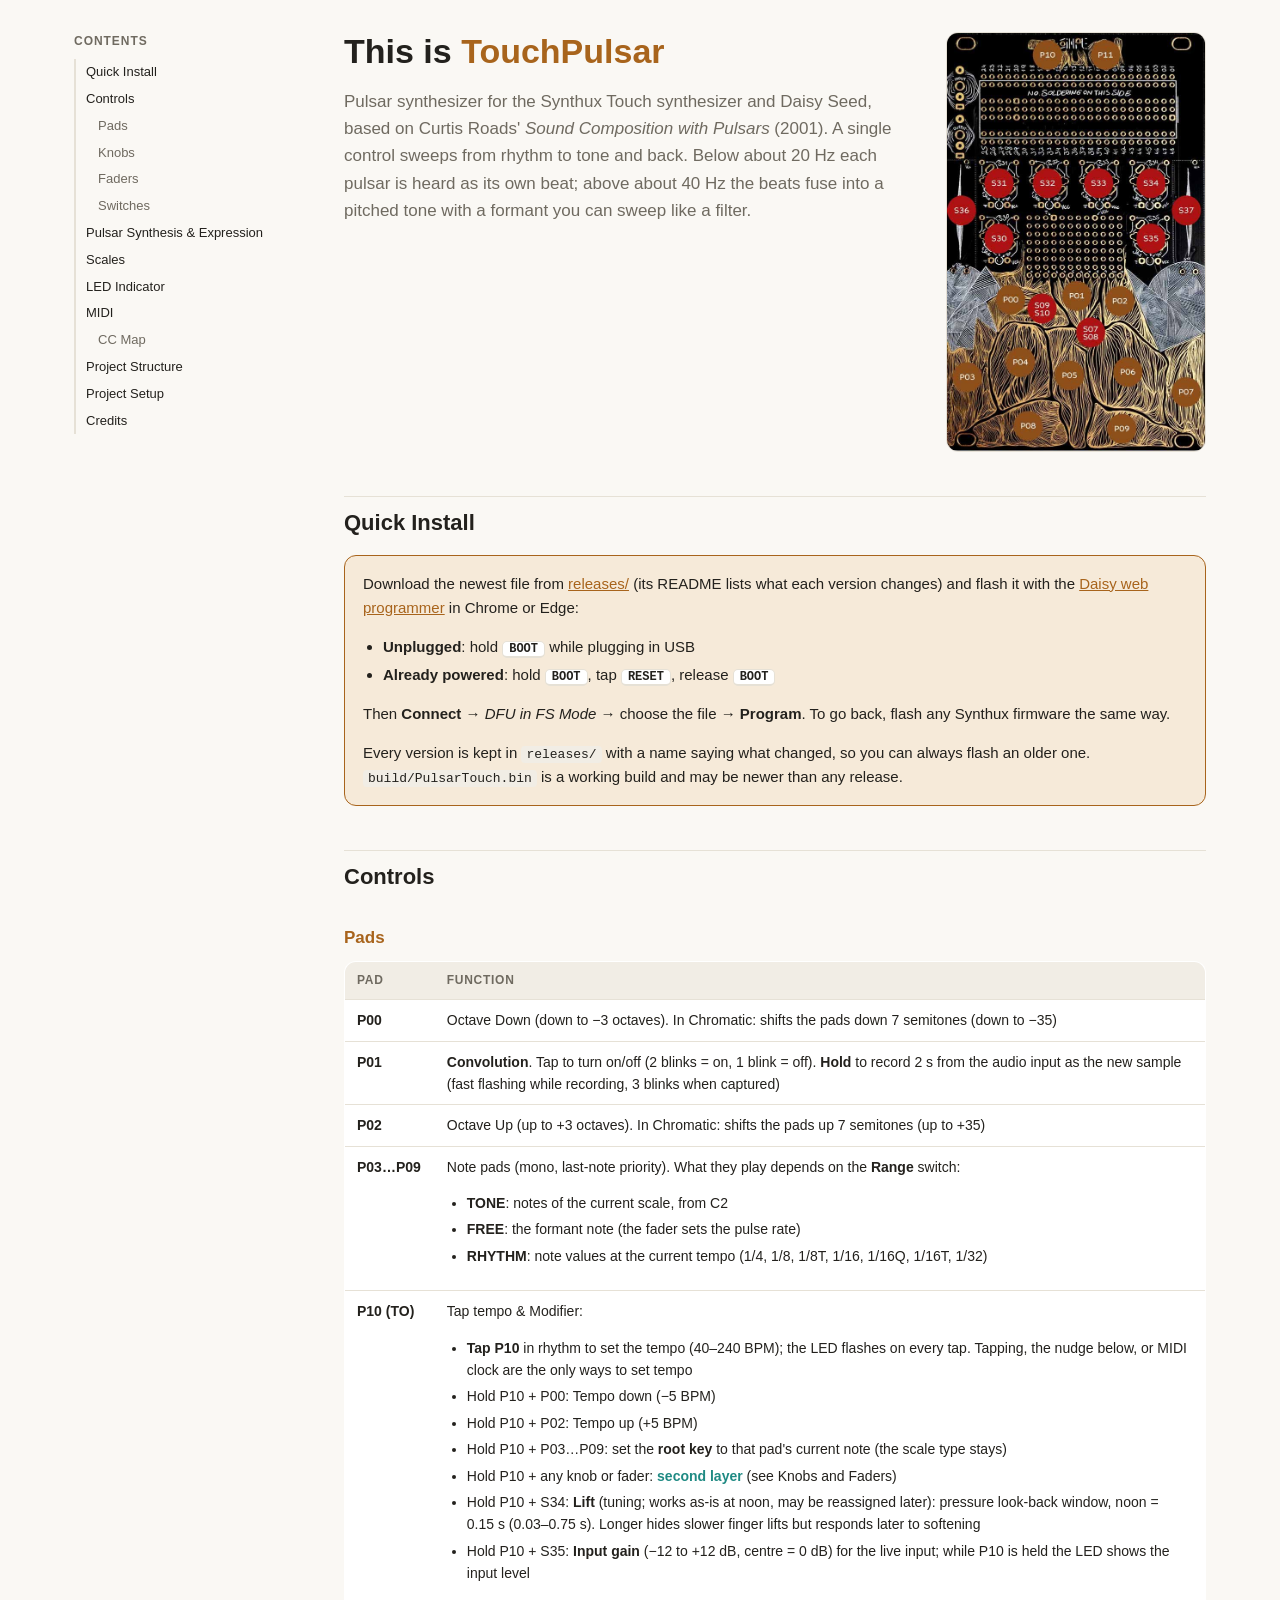
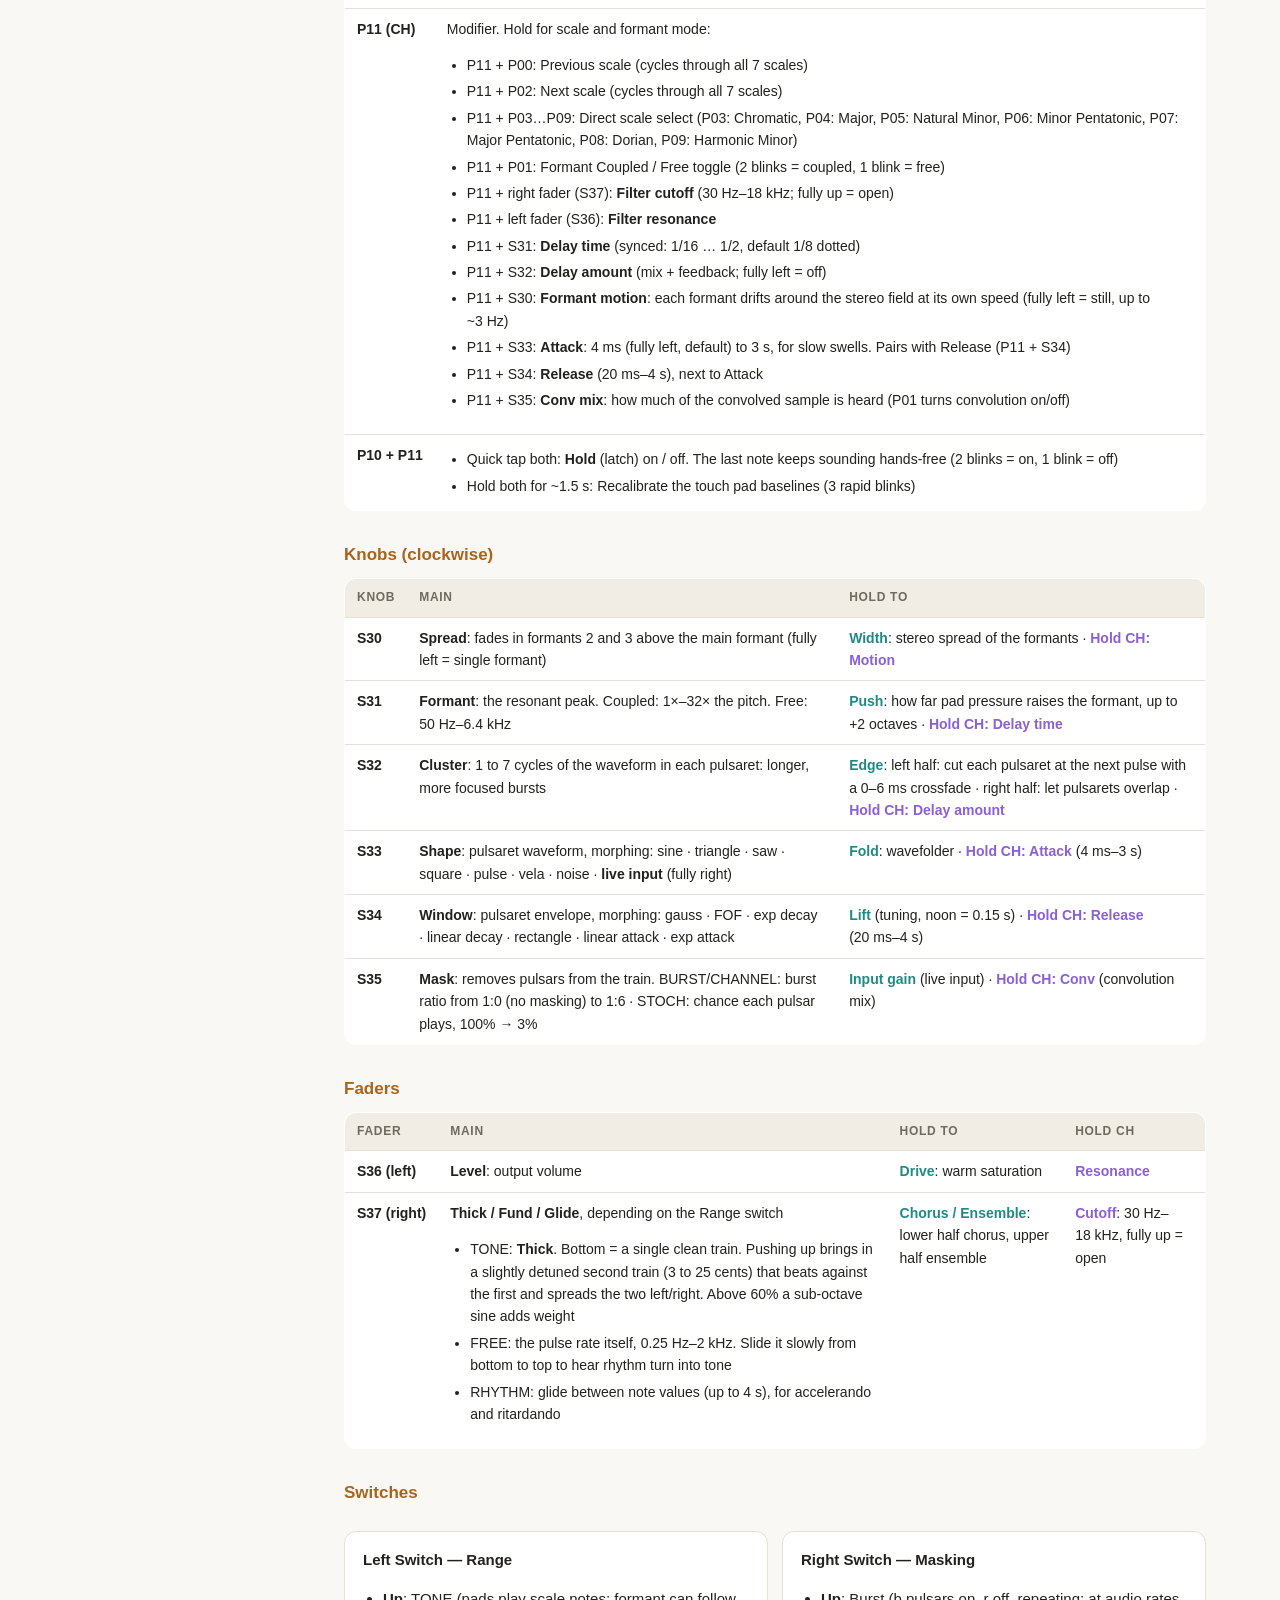
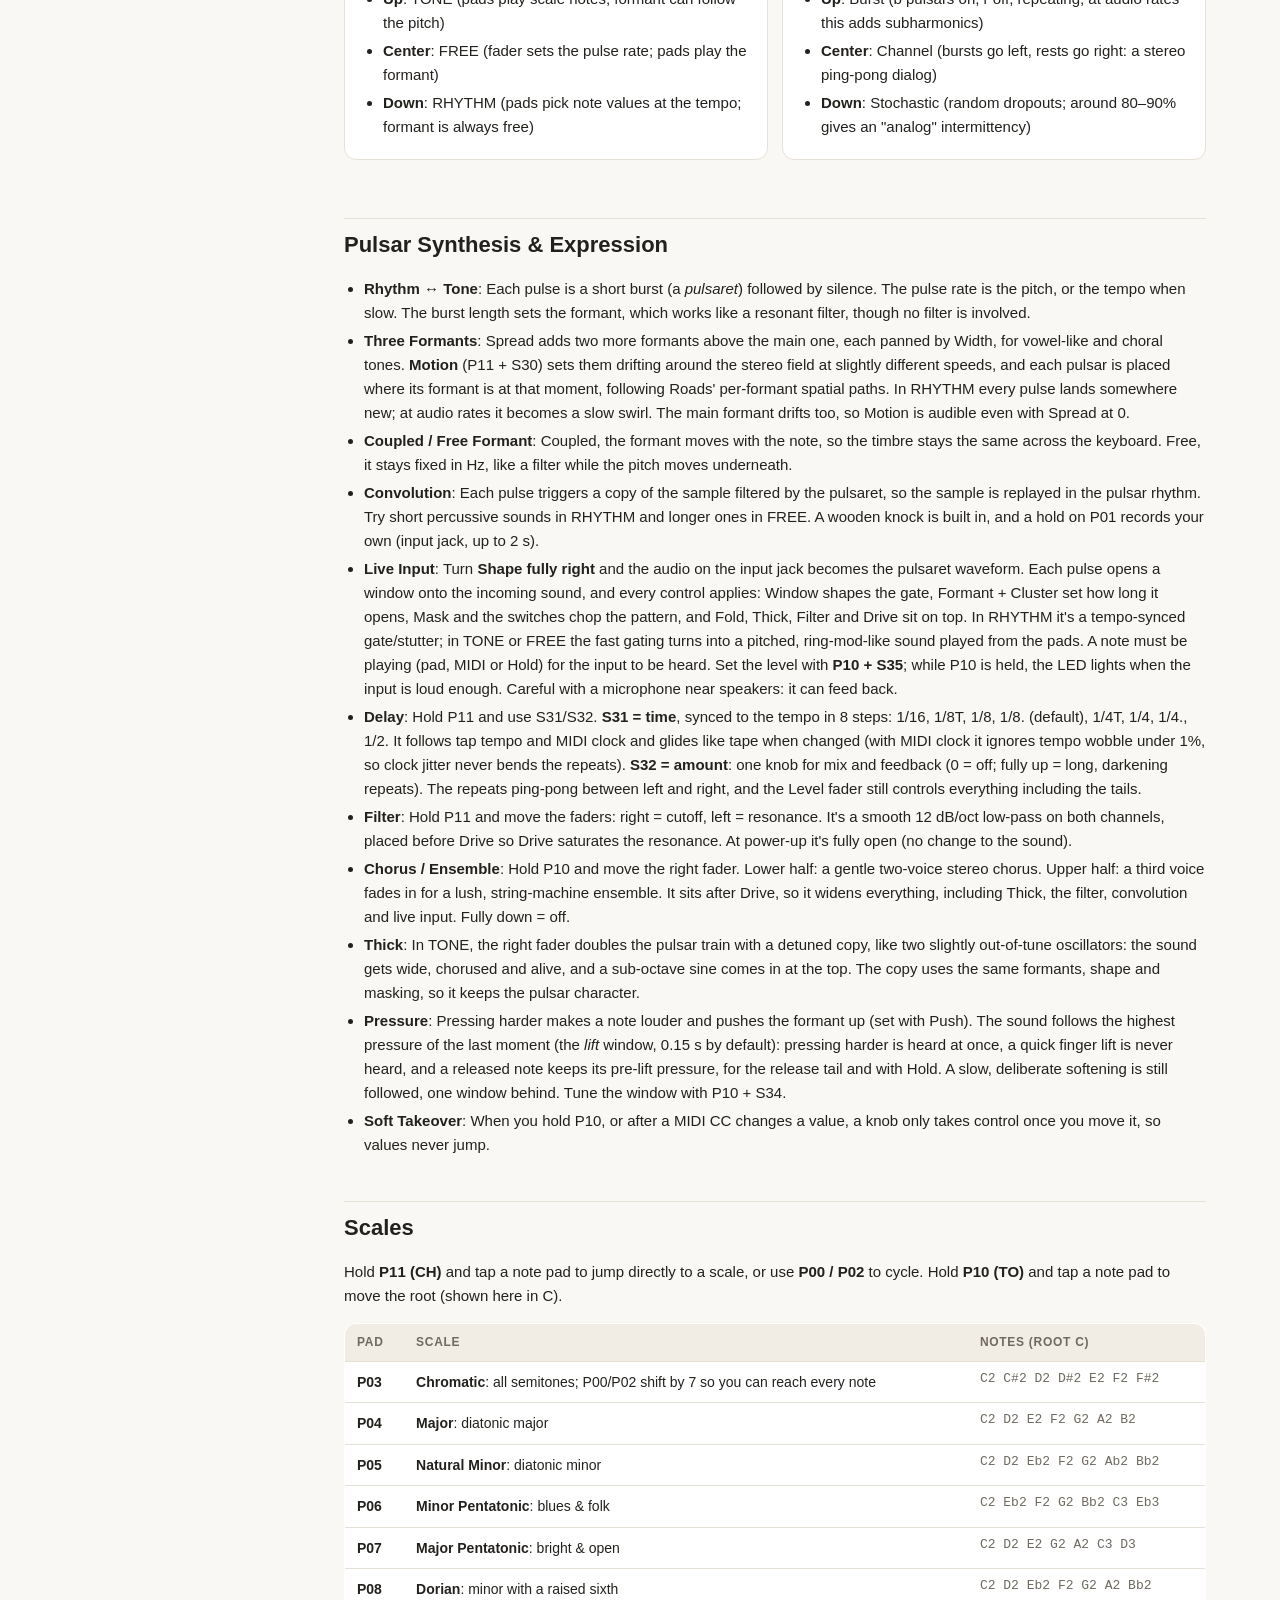
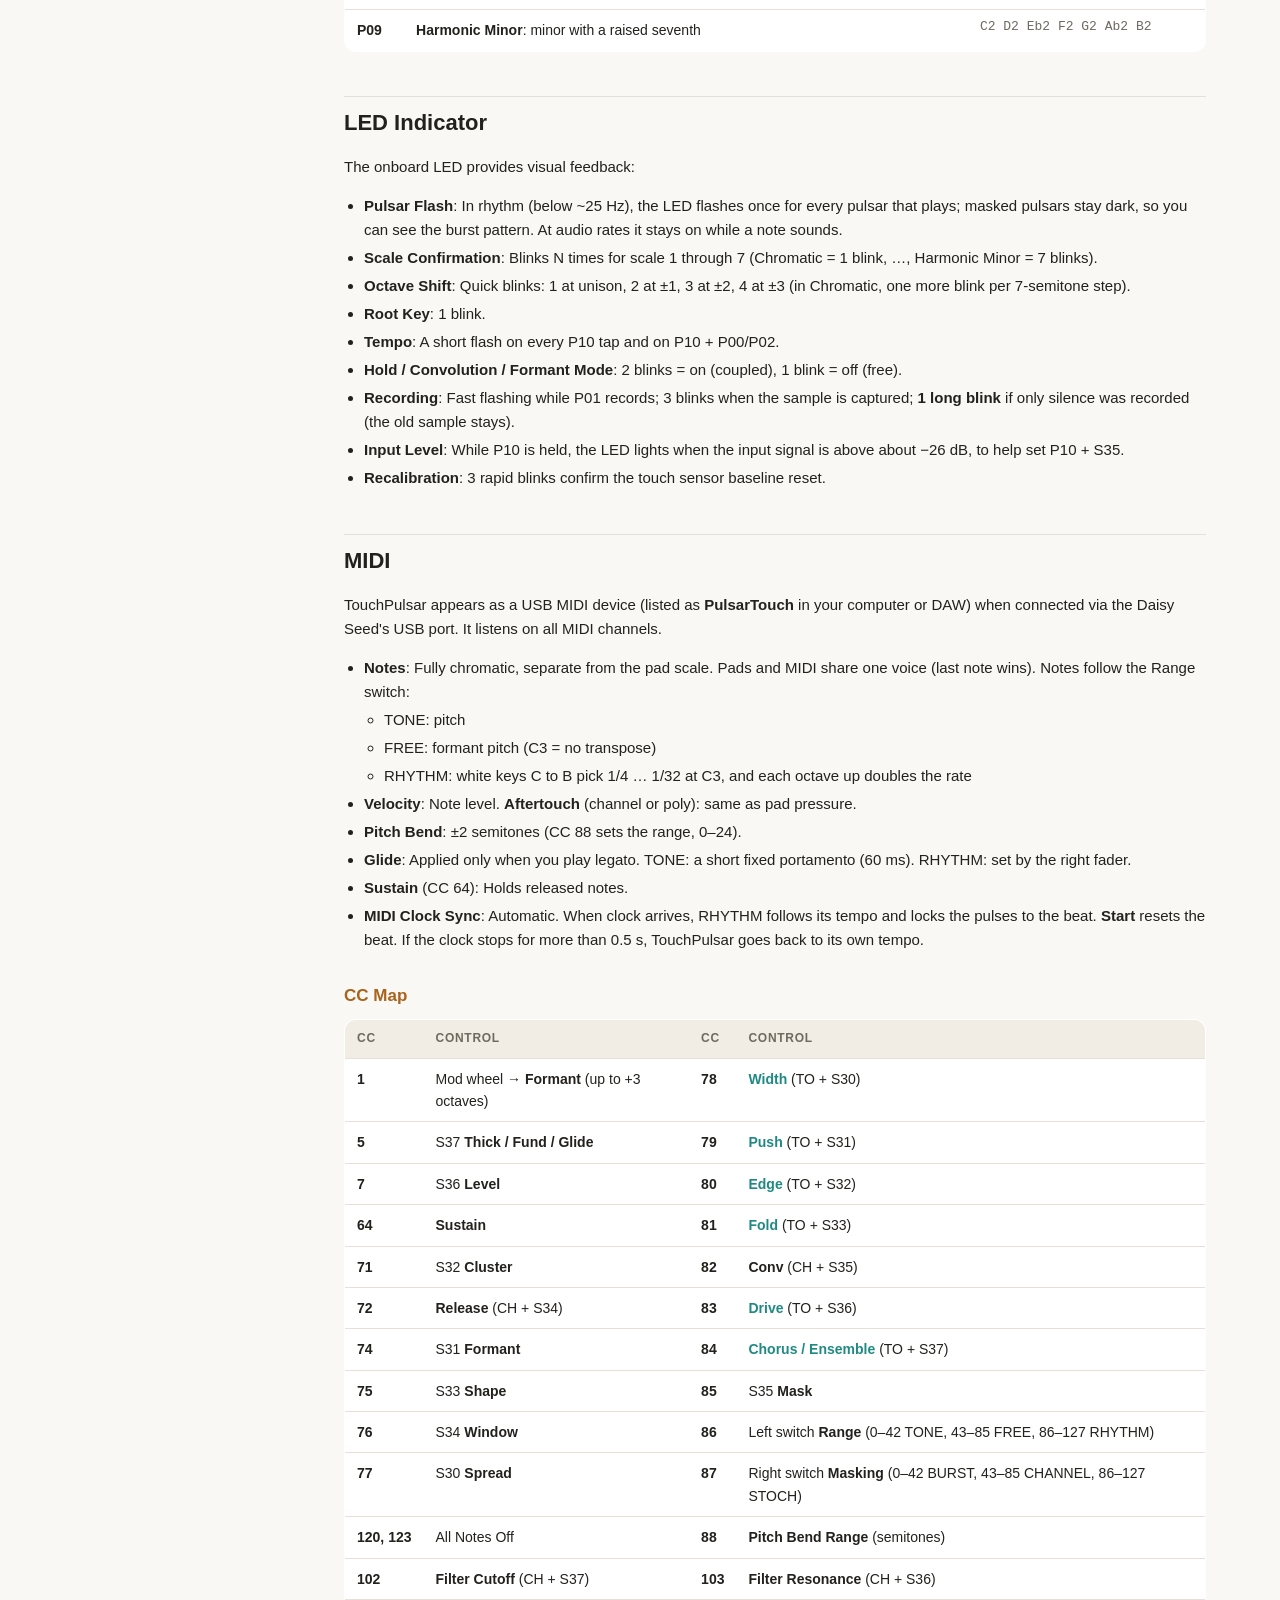
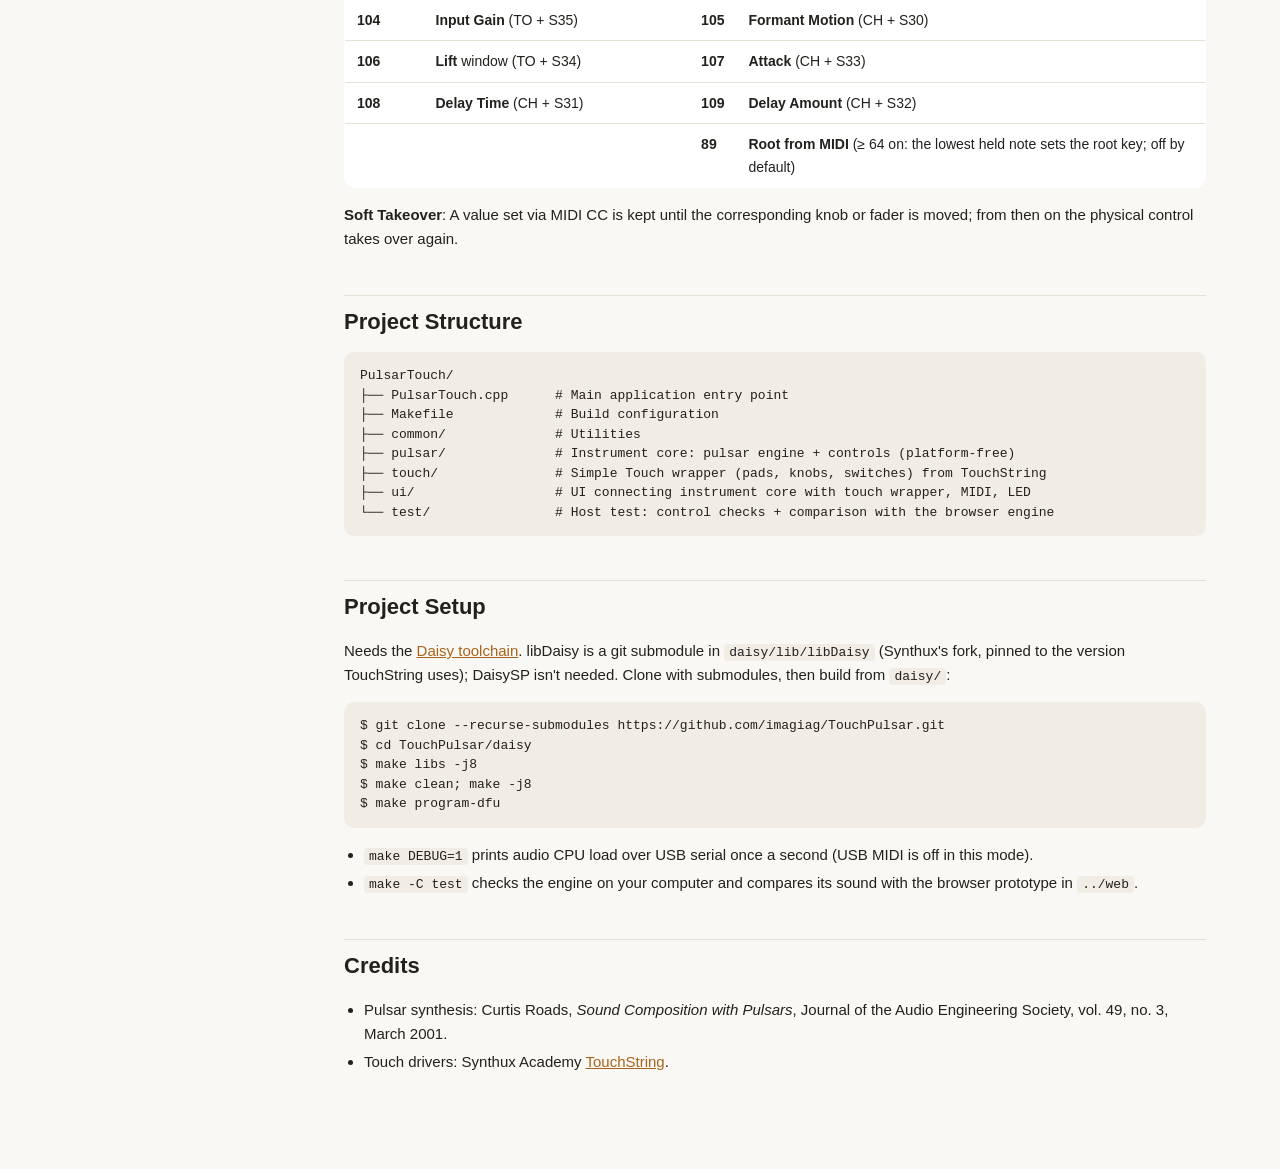
==== commit 17b8a945: "v12: delay time ignores MIDI clock jitter The clock-derived tempo is re-estimated on every tick, so " ====
--- a/daisy/manual.html
+++ b/daisy/manual.html
@@ -201,7 +201,7 @@
   <li><b>Coupled / Free Formant</b>: Coupled, the formant moves with the note, so the timbre stays the same across the keyboard. Free, it stays fixed in Hz, like a filter while the pitch moves underneath.</li>
   <li><b>Convolution</b>: Each pulse triggers a copy of the sample filtered by the pulsaret, so the sample is replayed in the pulsar rhythm. Try short percussive sounds in RHYTHM and longer ones in FREE. A wooden knock is built in, and a hold on P01 records your own (input jack, up to 2&nbsp;s).</li>
   <li><b>Live Input</b>: Turn <b>Shape fully right</b> and the audio on the input jack becomes the pulsaret waveform. Each pulse opens a window onto the incoming sound, and every control applies: Window shapes the gate, Formant + Cluster set how long it opens, Mask and the switches chop the pattern, and Fold, Thick, Filter and Drive sit on top. In RHYTHM it's a tempo-synced gate/stutter; in TONE or FREE the fast gating turns into a pitched, ring-mod-like sound played from the pads. A note must be playing (pad, MIDI or Hold) for the input to be heard. Set the level with <b>P10 + S35</b>; while P10 is held, the LED lights when the input is loud enough. Careful with a microphone near speakers: it can feed back.</li>
-  <li><b>Delay</b>: Hold P11 and use S31/S32. <b>S31 = time</b>, synced to the tempo in 8 steps: 1/16, 1/8T, 1/8, 1/8. (default), 1/4T, 1/4, 1/4., 1/2. It follows tap tempo and MIDI clock and glides like tape when changed. <b>S32 = amount</b>: one knob for mix and feedback (0 = off; fully up = long, darkening repeats). The repeats ping-pong between left and right, and the Level fader still controls everything including the tails.</li>
+  <li><b>Delay</b>: Hold P11 and use S31/S32. <b>S31 = time</b>, synced to the tempo in 8 steps: 1/16, 1/8T, 1/8, 1/8. (default), 1/4T, 1/4, 1/4., 1/2. It follows tap tempo and MIDI clock and glides like tape when changed (with MIDI clock it ignores tempo wobble under 1%, so clock jitter never bends the repeats). <b>S32 = amount</b>: one knob for mix and feedback (0 = off; fully up = long, darkening repeats). The repeats ping-pong between left and right, and the Level fader still controls everything including the tails.</li>
   <li><b>Filter</b>: Hold P11 and move the faders: right = cutoff, left = resonance. It's a smooth 12&nbsp;dB/oct low-pass on both channels, placed before Drive so Drive saturates the resonance. At power-up it's fully open (no change to the sound).</li>
   <li><b>Chorus / Ensemble</b>: Hold P10 and move the right fader. Lower half: a gentle two-voice stereo chorus. Upper half: a third voice fades in for a lush, string-machine ensemble. It sits after Drive, so it widens everything, including Thick, the filter, convolution and live input. Fully down = off.</li>
   <li><b>Thick</b>: In TONE, the right fader doubles the pulsar train with a detuned copy, like two slightly out-of-tune oscillators: the sound gets wide, chorused and alive, and a sub-octave sine comes in at the top. The copy uses the same formants, shape and masking, so it keeps the pulsar character.</li>
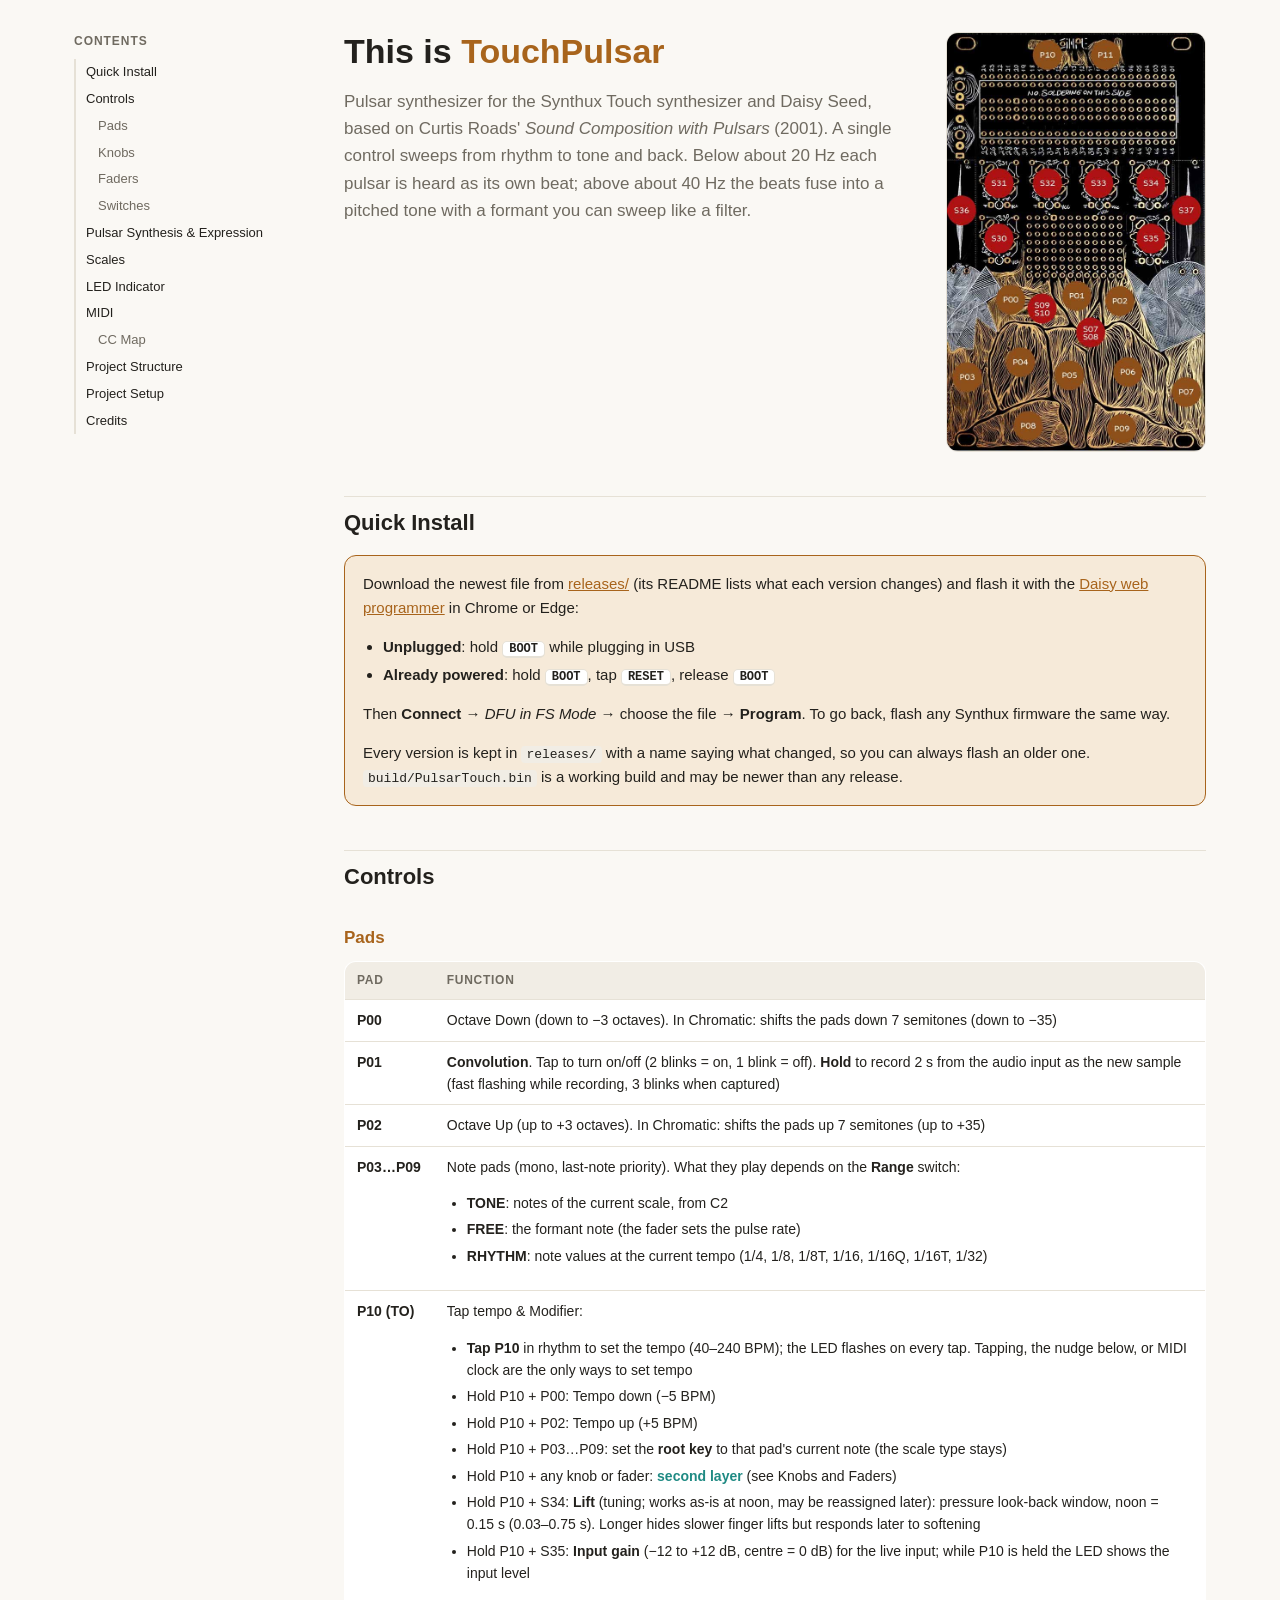
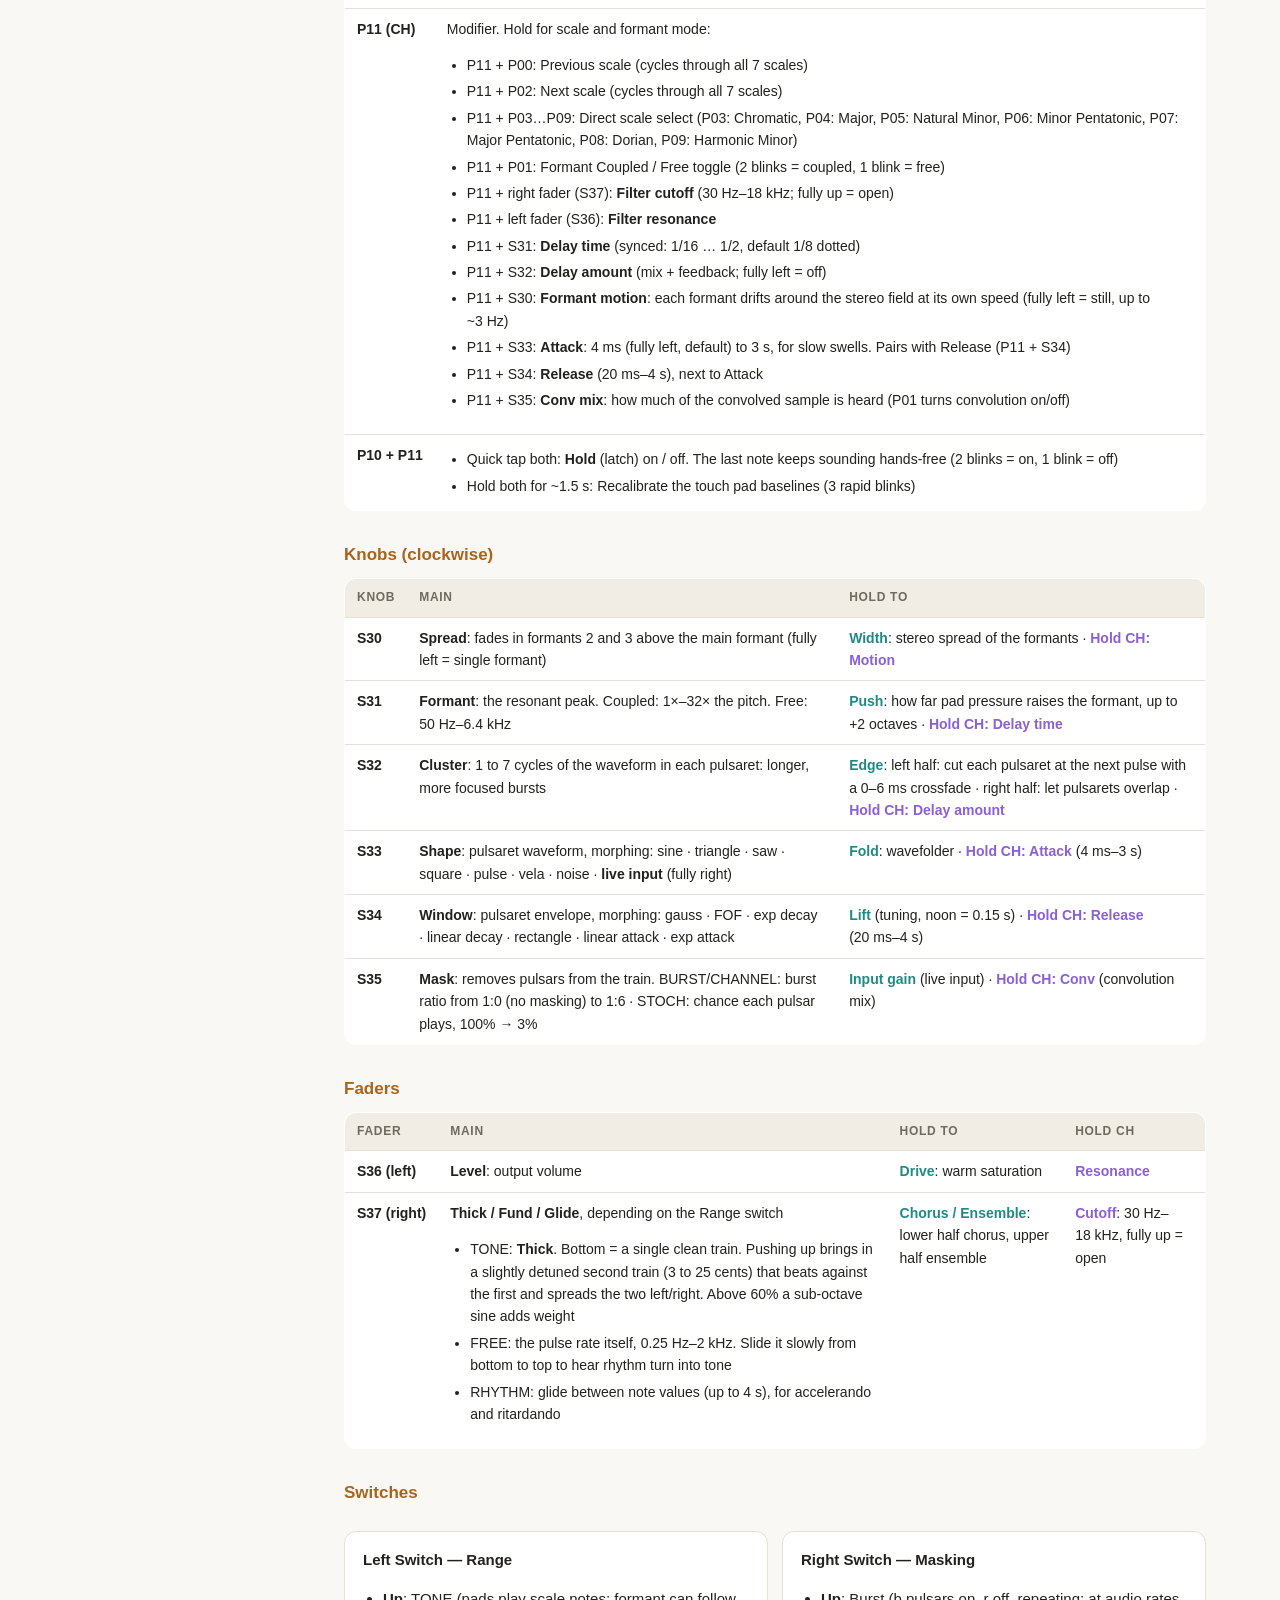
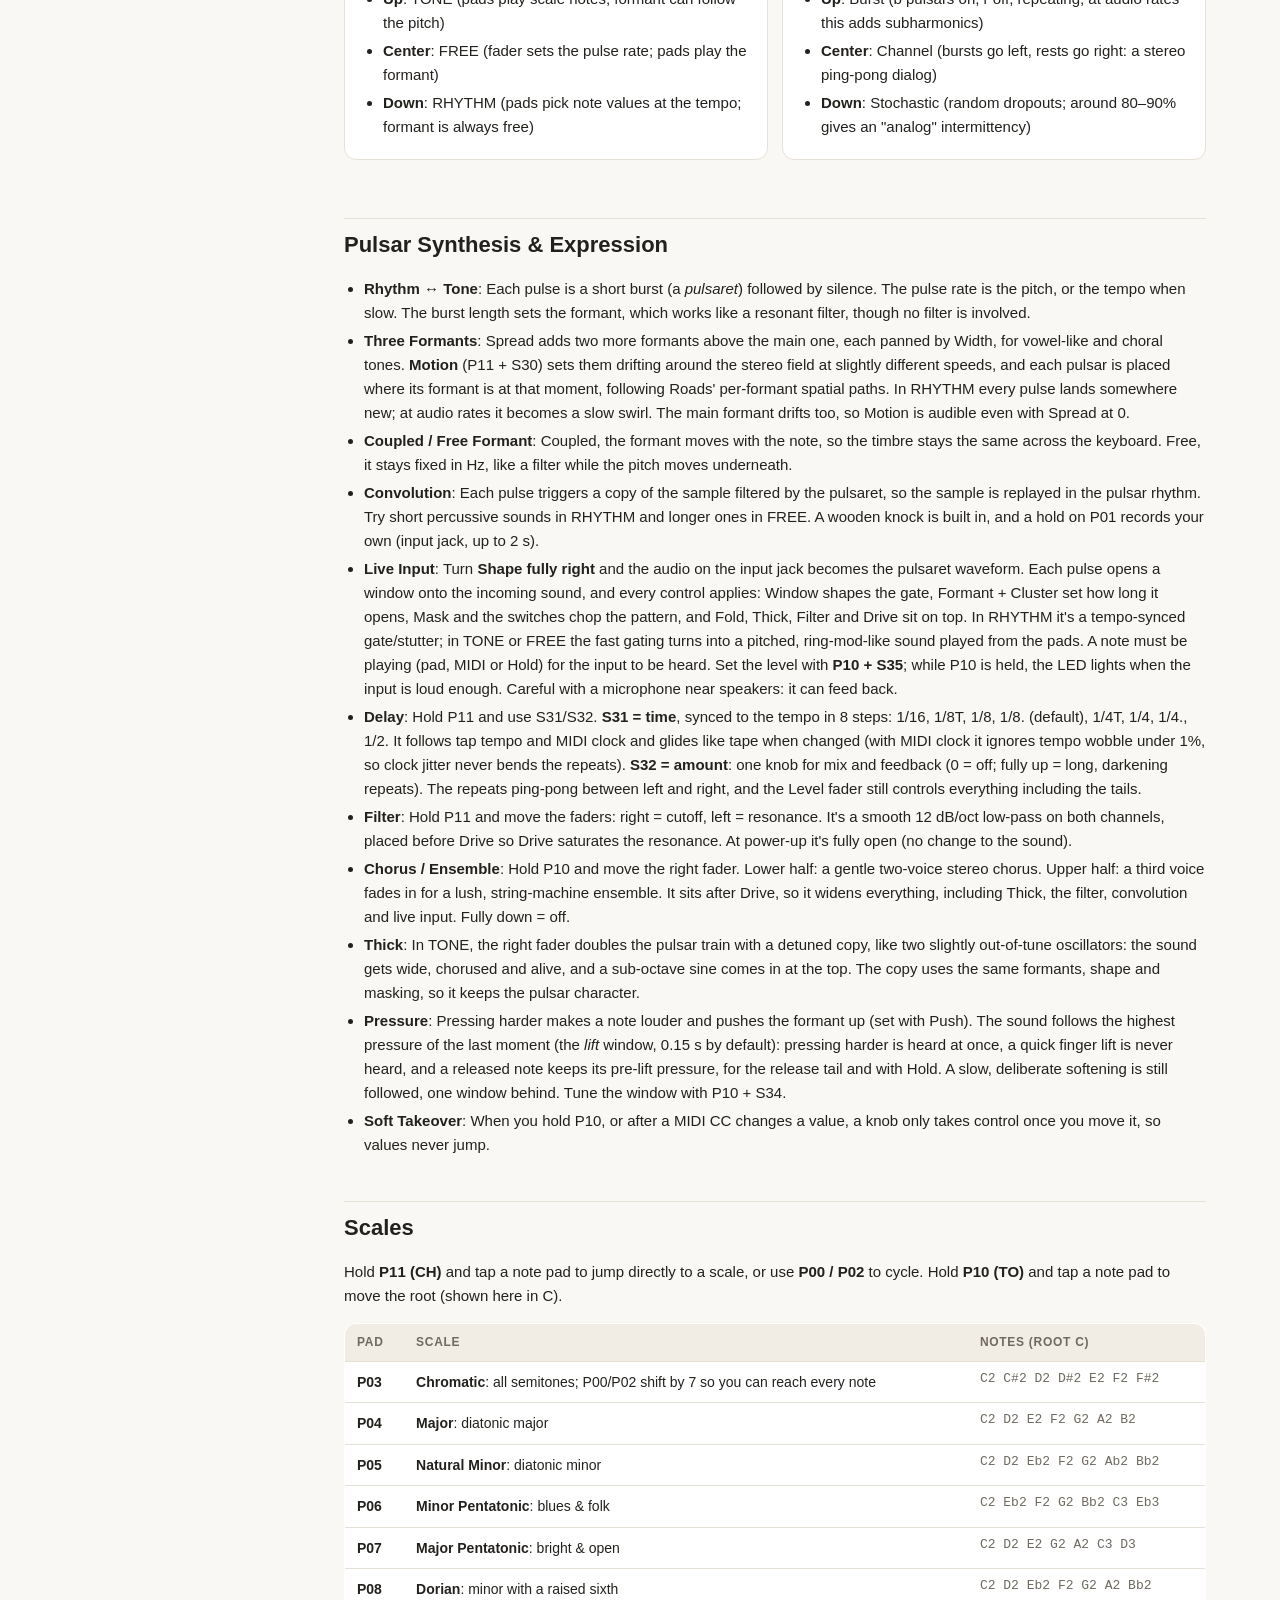
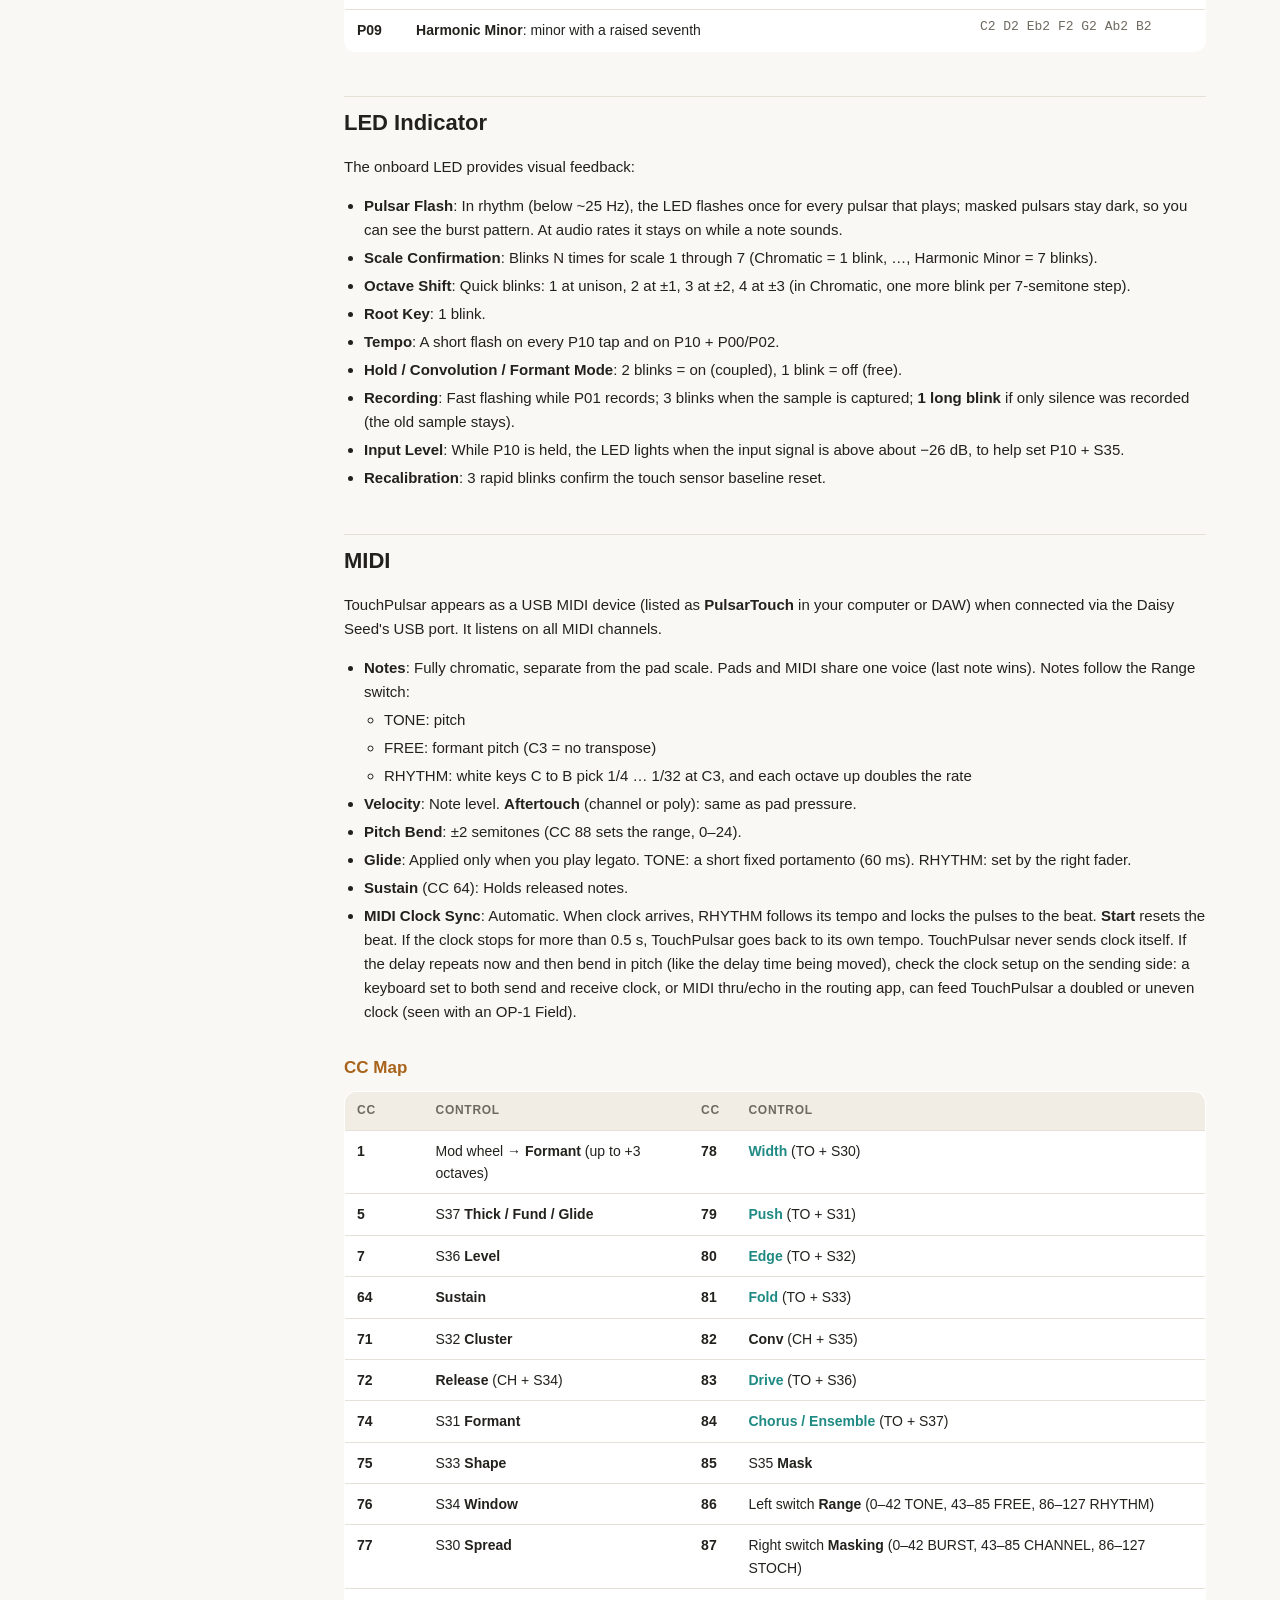
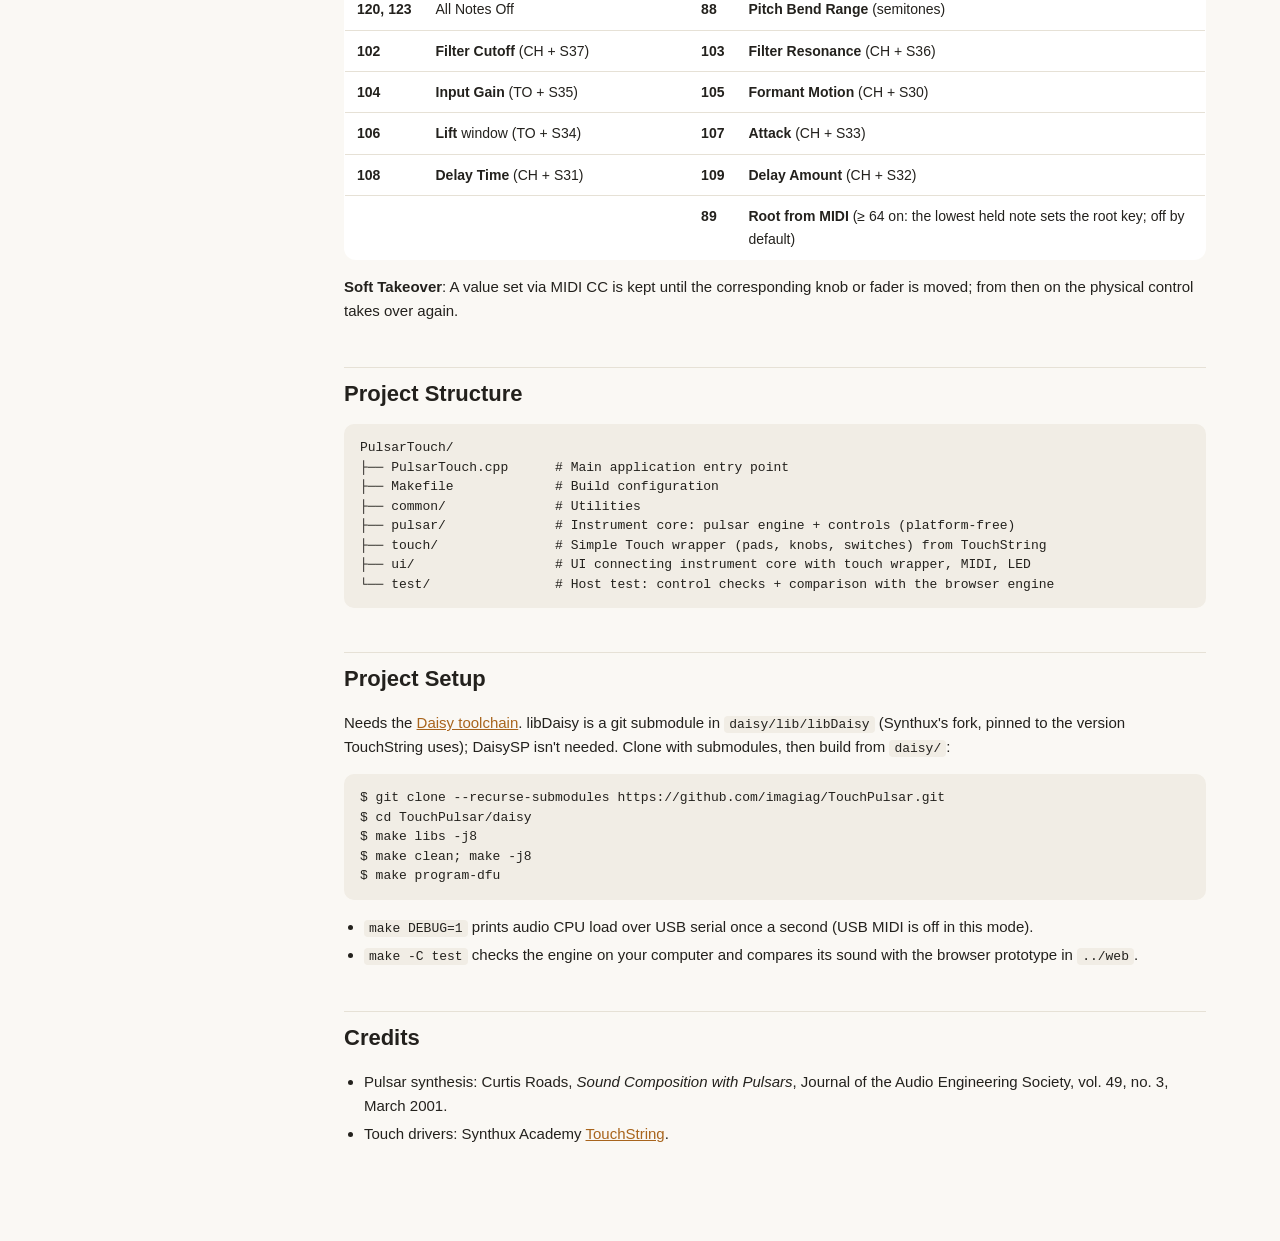
==== commit ffe4116d: "Manual: MIDI clock troubleshooting tip Co-Authored-By: Claude Opus 5.5 <noreply@anthropic.com>" ====
--- a/daisy/manual.html
+++ b/daisy/manual.html
@@ -249,7 +249,7 @@
   <li><b>Pitch Bend</b>: ±2 semitones (CC 88 sets the range, 0–24).</li>
   <li><b>Glide</b>: Applied only when you play legato. TONE: a short fixed portamento (60&nbsp;ms). RHYTHM: set by the right fader.</li>
   <li><b>Sustain</b> (CC 64): Holds released notes.</li>
-  <li><b>MIDI Clock Sync</b>: Automatic. When clock arrives, RHYTHM follows its tempo and locks the pulses to the beat. <b>Start</b> resets the beat. If the clock stops for more than 0.5&nbsp;s, TouchPulsar goes back to its own tempo.</li>
+  <li><b>MIDI Clock Sync</b>: Automatic. When clock arrives, RHYTHM follows its tempo and locks the pulses to the beat. <b>Start</b> resets the beat. If the clock stops for more than 0.5&nbsp;s, TouchPulsar goes back to its own tempo. TouchPulsar never sends clock itself. If the delay repeats now and then bend in pitch (like the delay time being moved), check the clock setup on the sending side: a keyboard set to both send and receive clock, or MIDI thru/echo in the routing app, can feed TouchPulsar a doubled or uneven clock (seen with an OP-1 Field).</li>
 </ul>
 
 <h3 id="cc">CC Map</h3>
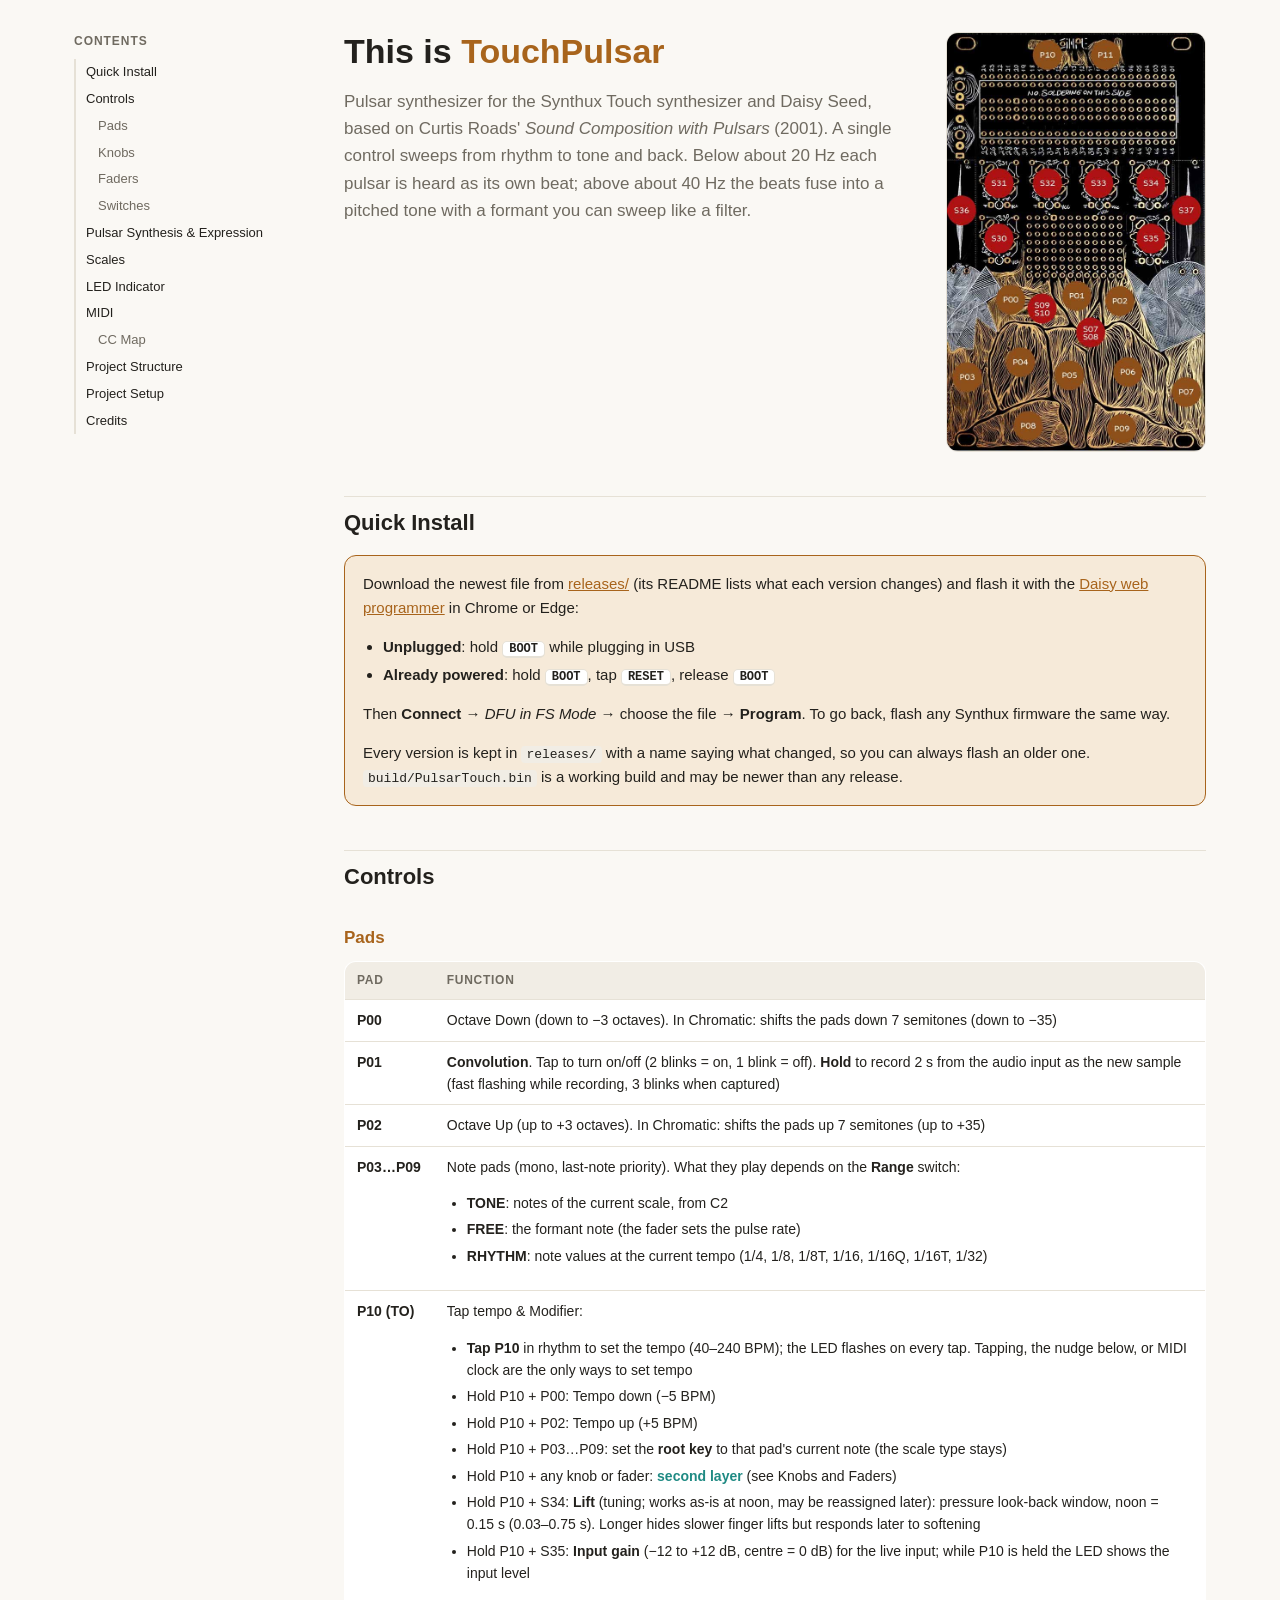
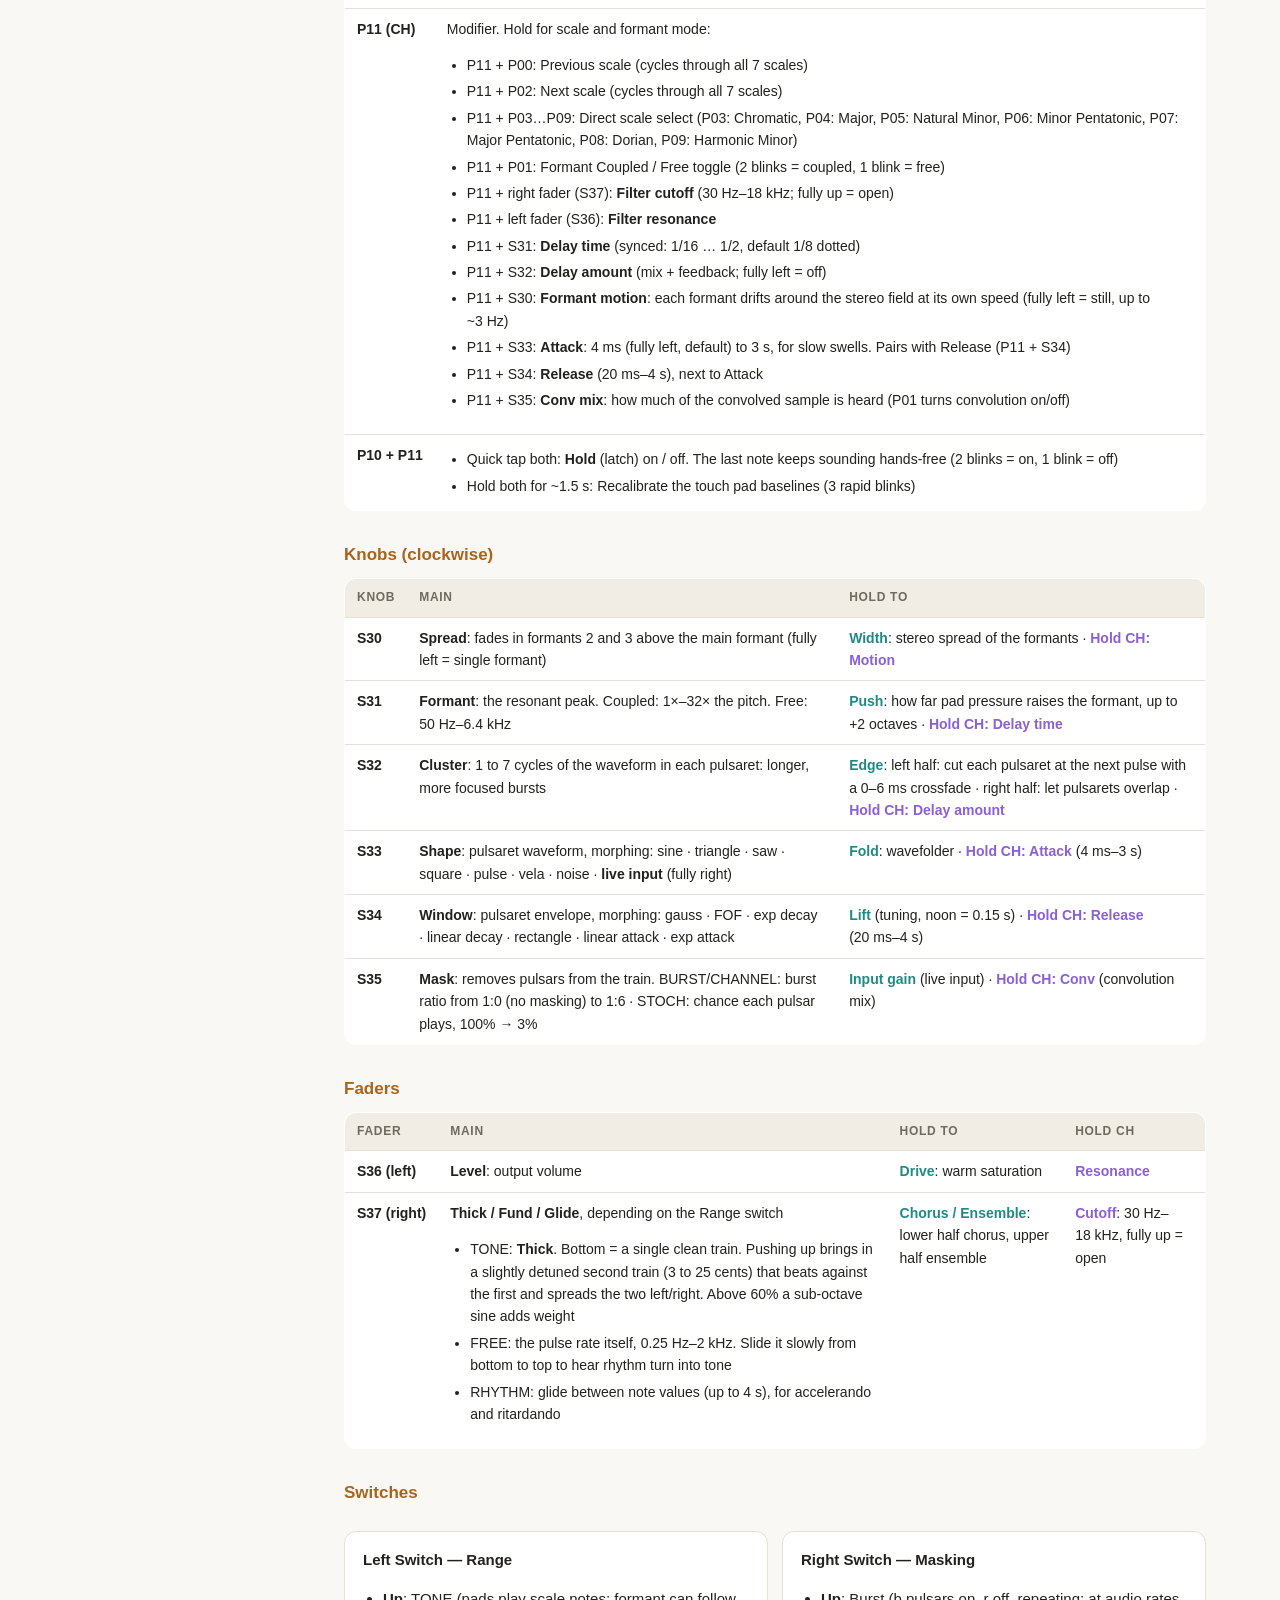
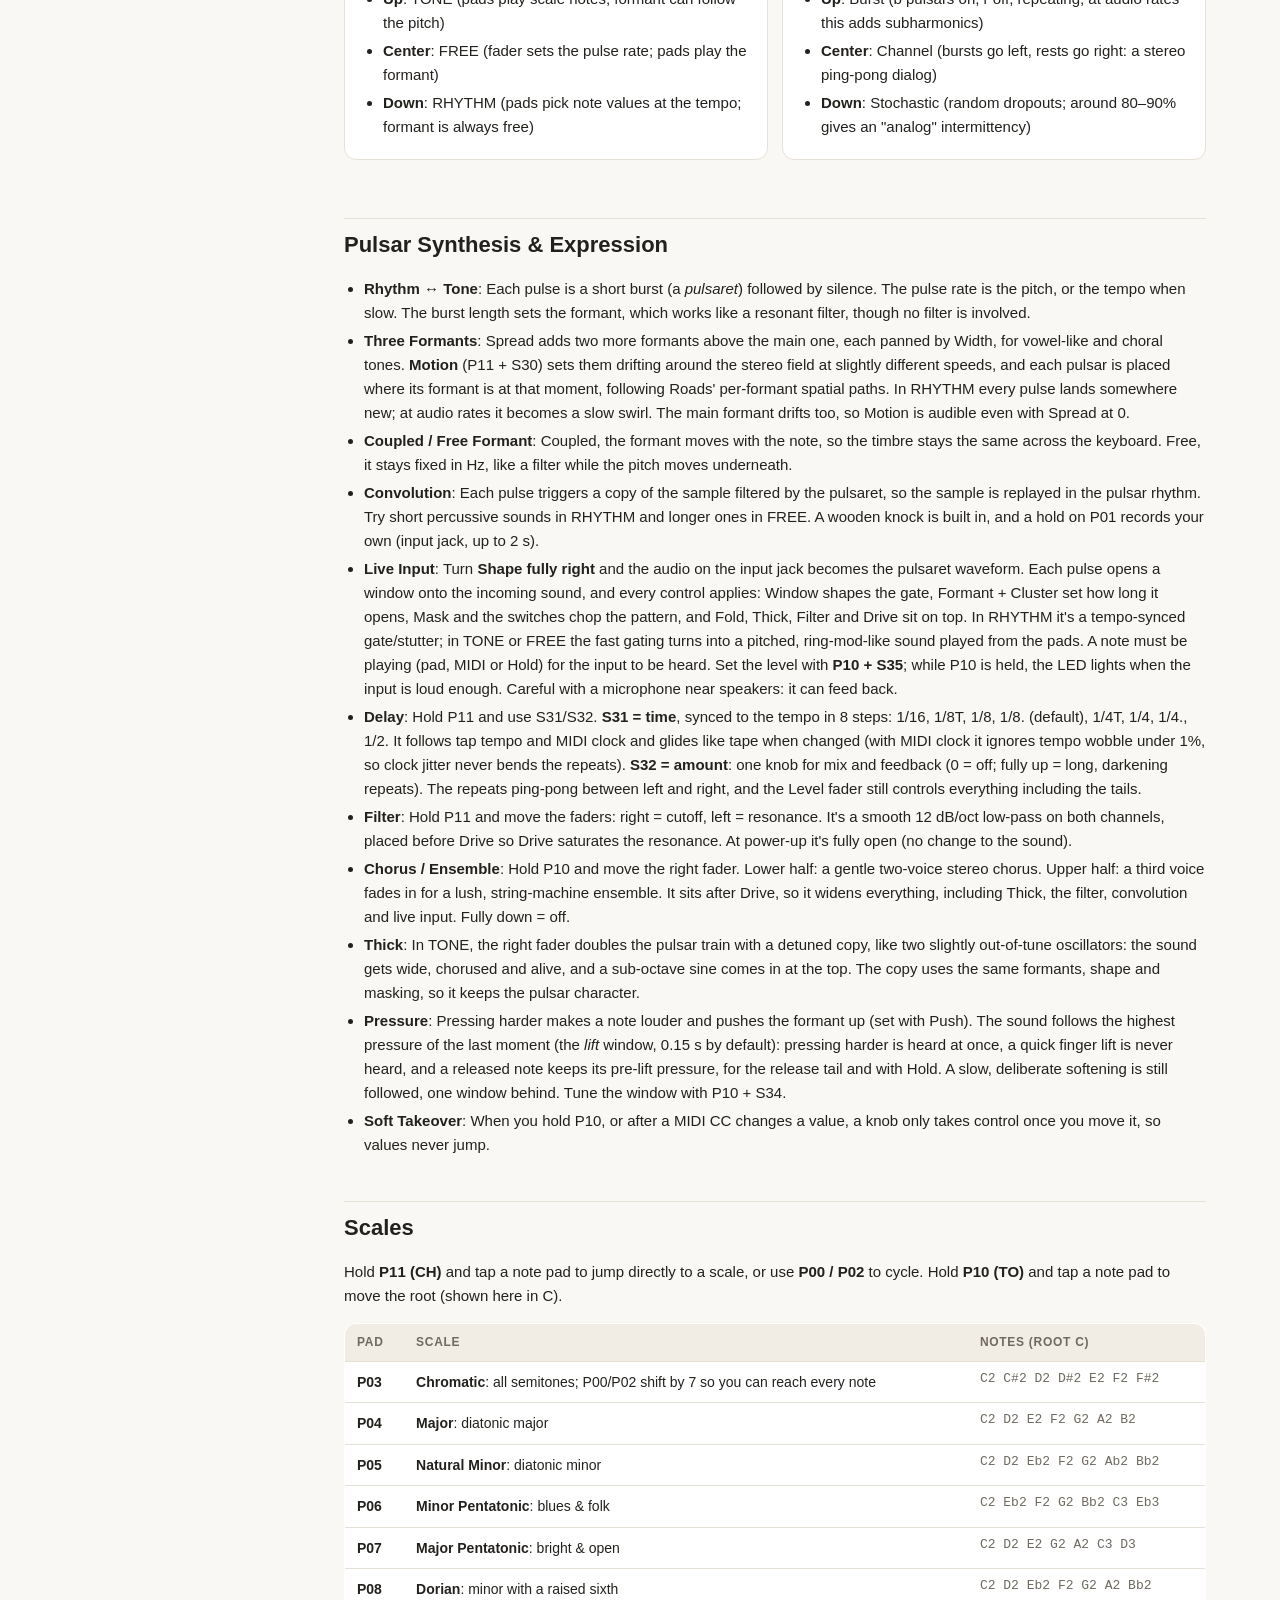
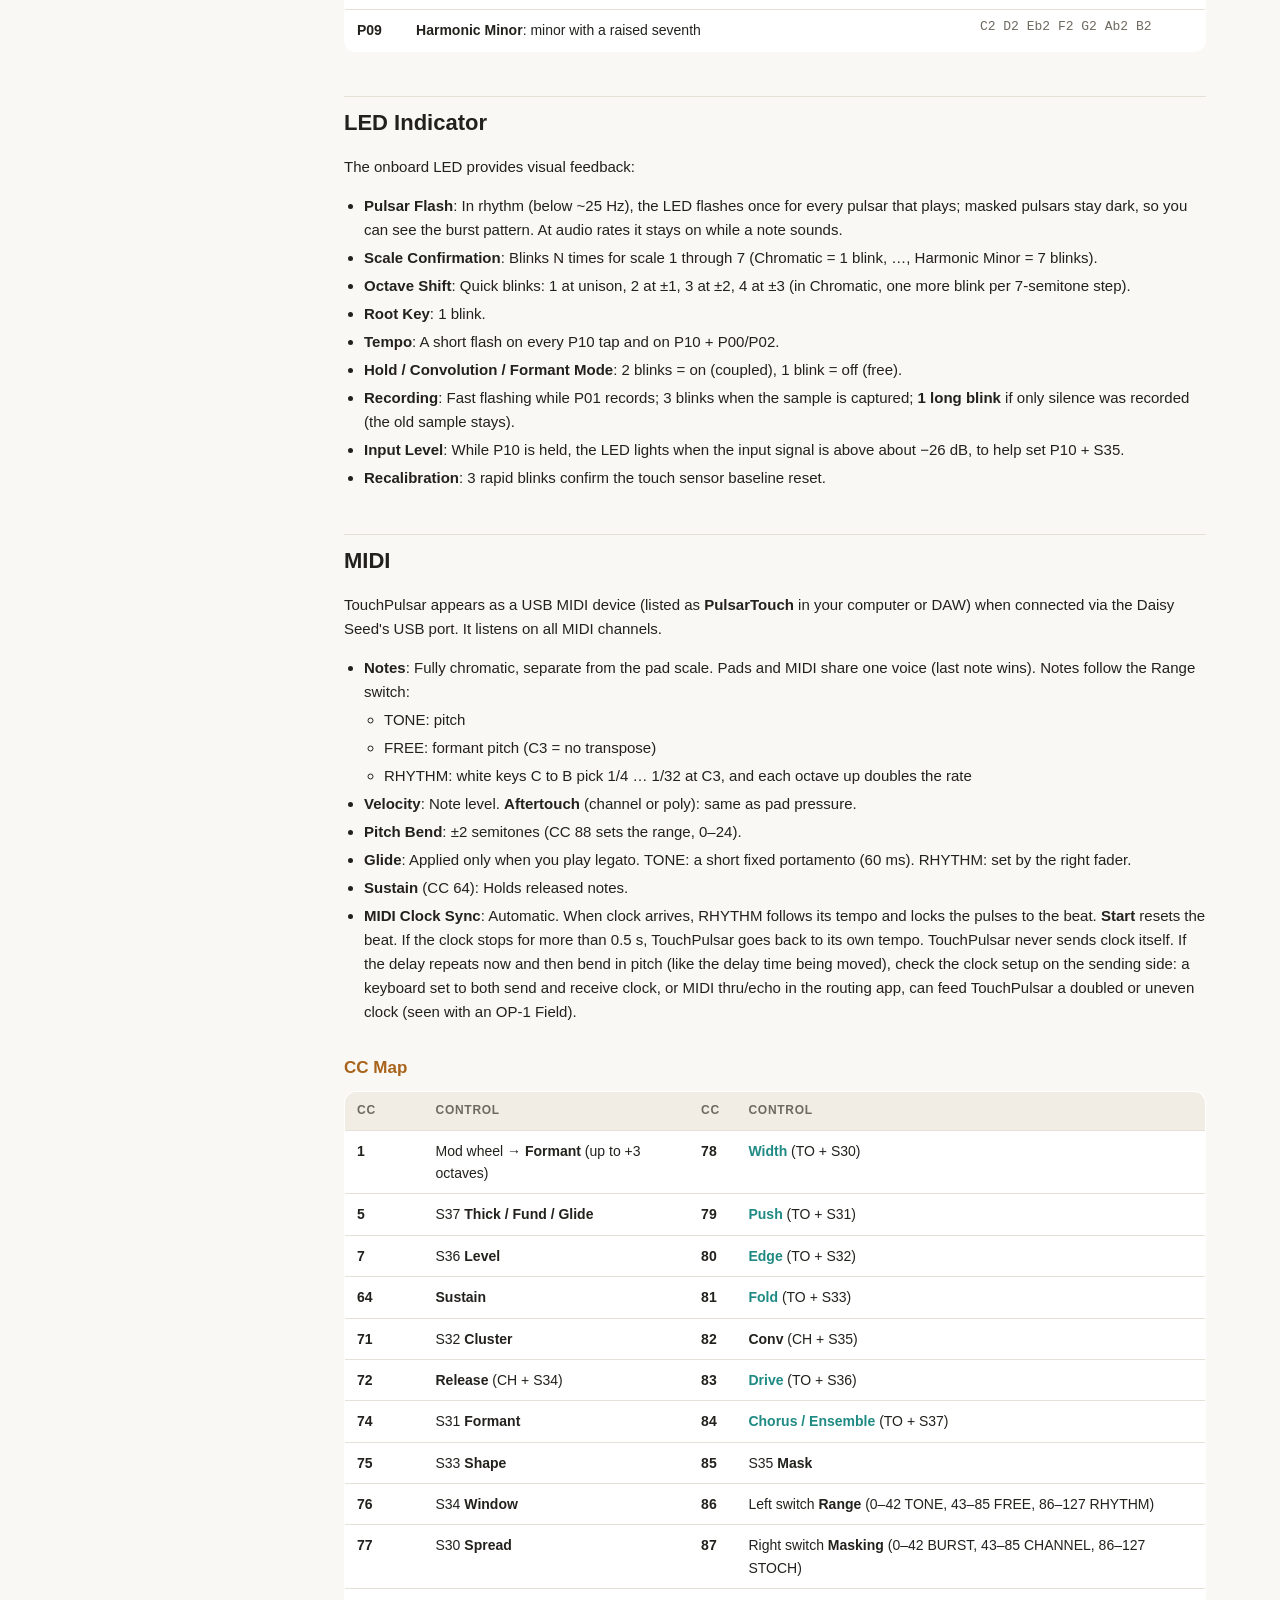
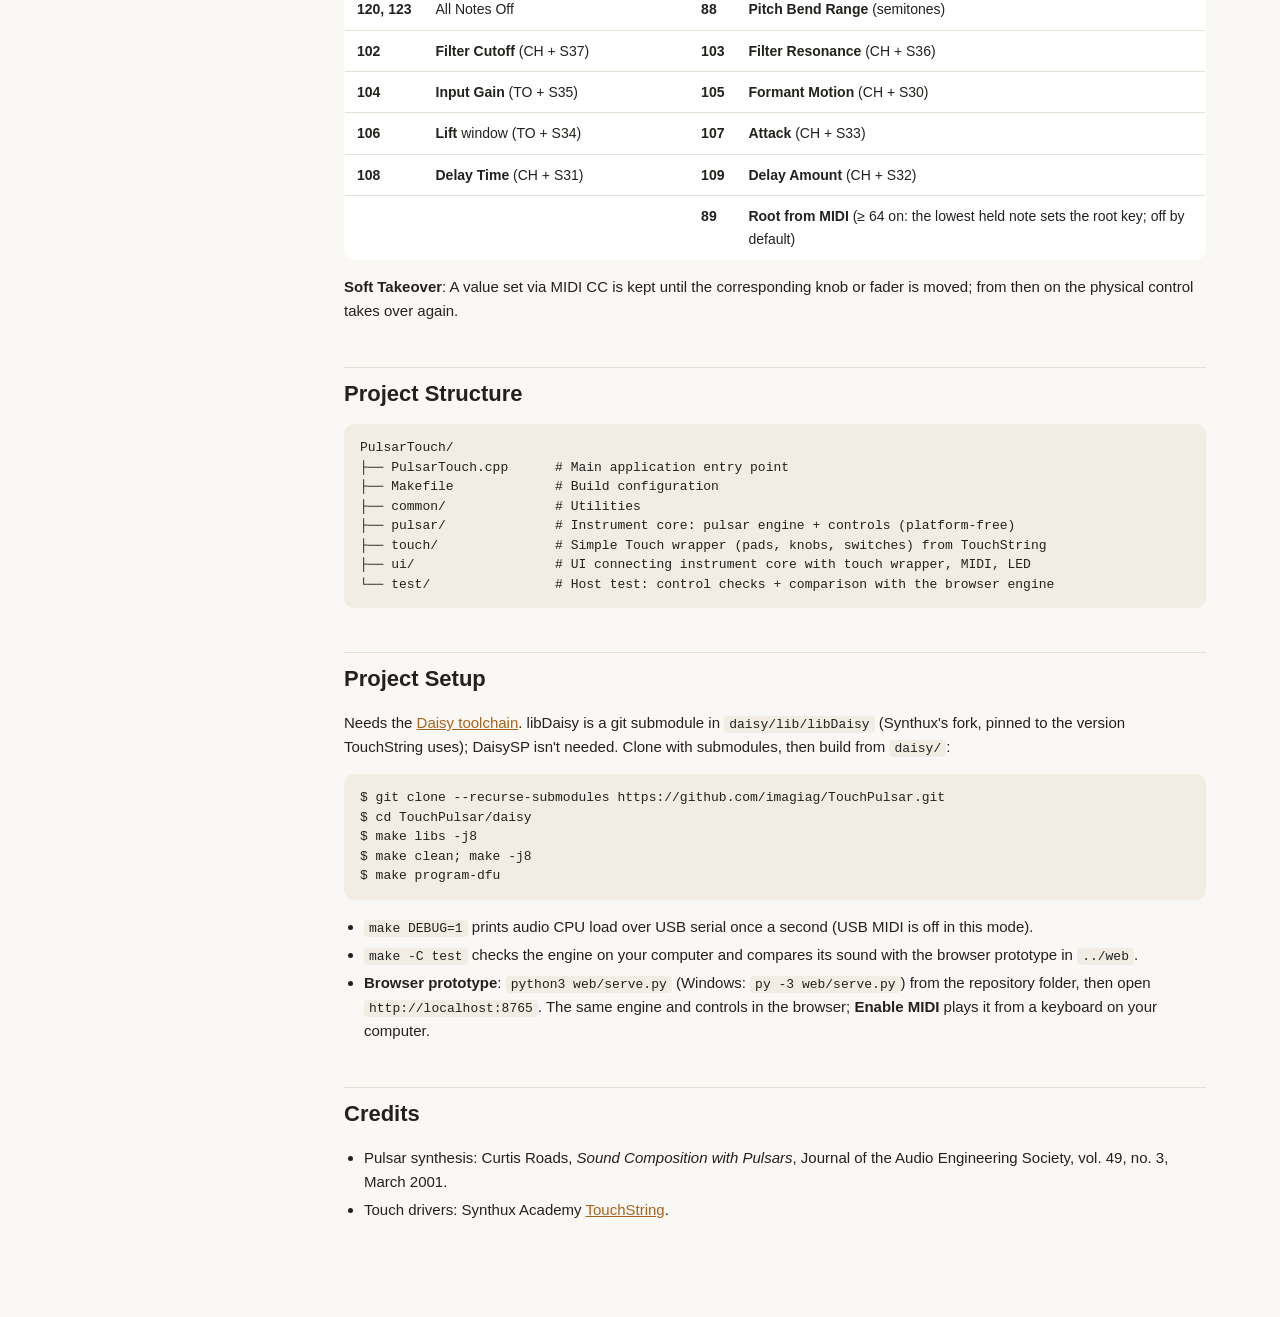
==== commit b8c806a4: "Browser prototype on Windows: py -3 command in the docs; serve.py always sends .js as JavaScript Sam" ====
--- a/daisy/manual.html
+++ b/daisy/manual.html
@@ -294,6 +294,7 @@
 <ul>
   <li><code>make DEBUG=1</code> prints audio CPU load over USB serial once a second (USB MIDI is off in this mode).</li>
   <li><code>make -C test</code> checks the engine on your computer and compares its sound with the browser prototype in <code>../web</code>.</li>
+  <li><b>Browser prototype</b>: <code>python3 web/serve.py</code> (Windows: <code>py -3 web/serve.py</code>) from the repository folder, then open <code>http://localhost:8765</code>. The same engine and controls in the browser; <b>Enable MIDI</b> plays it from a keyboard on your computer.</li>
 </ul>
 
 <h2 id="credits">Credits</h2>
